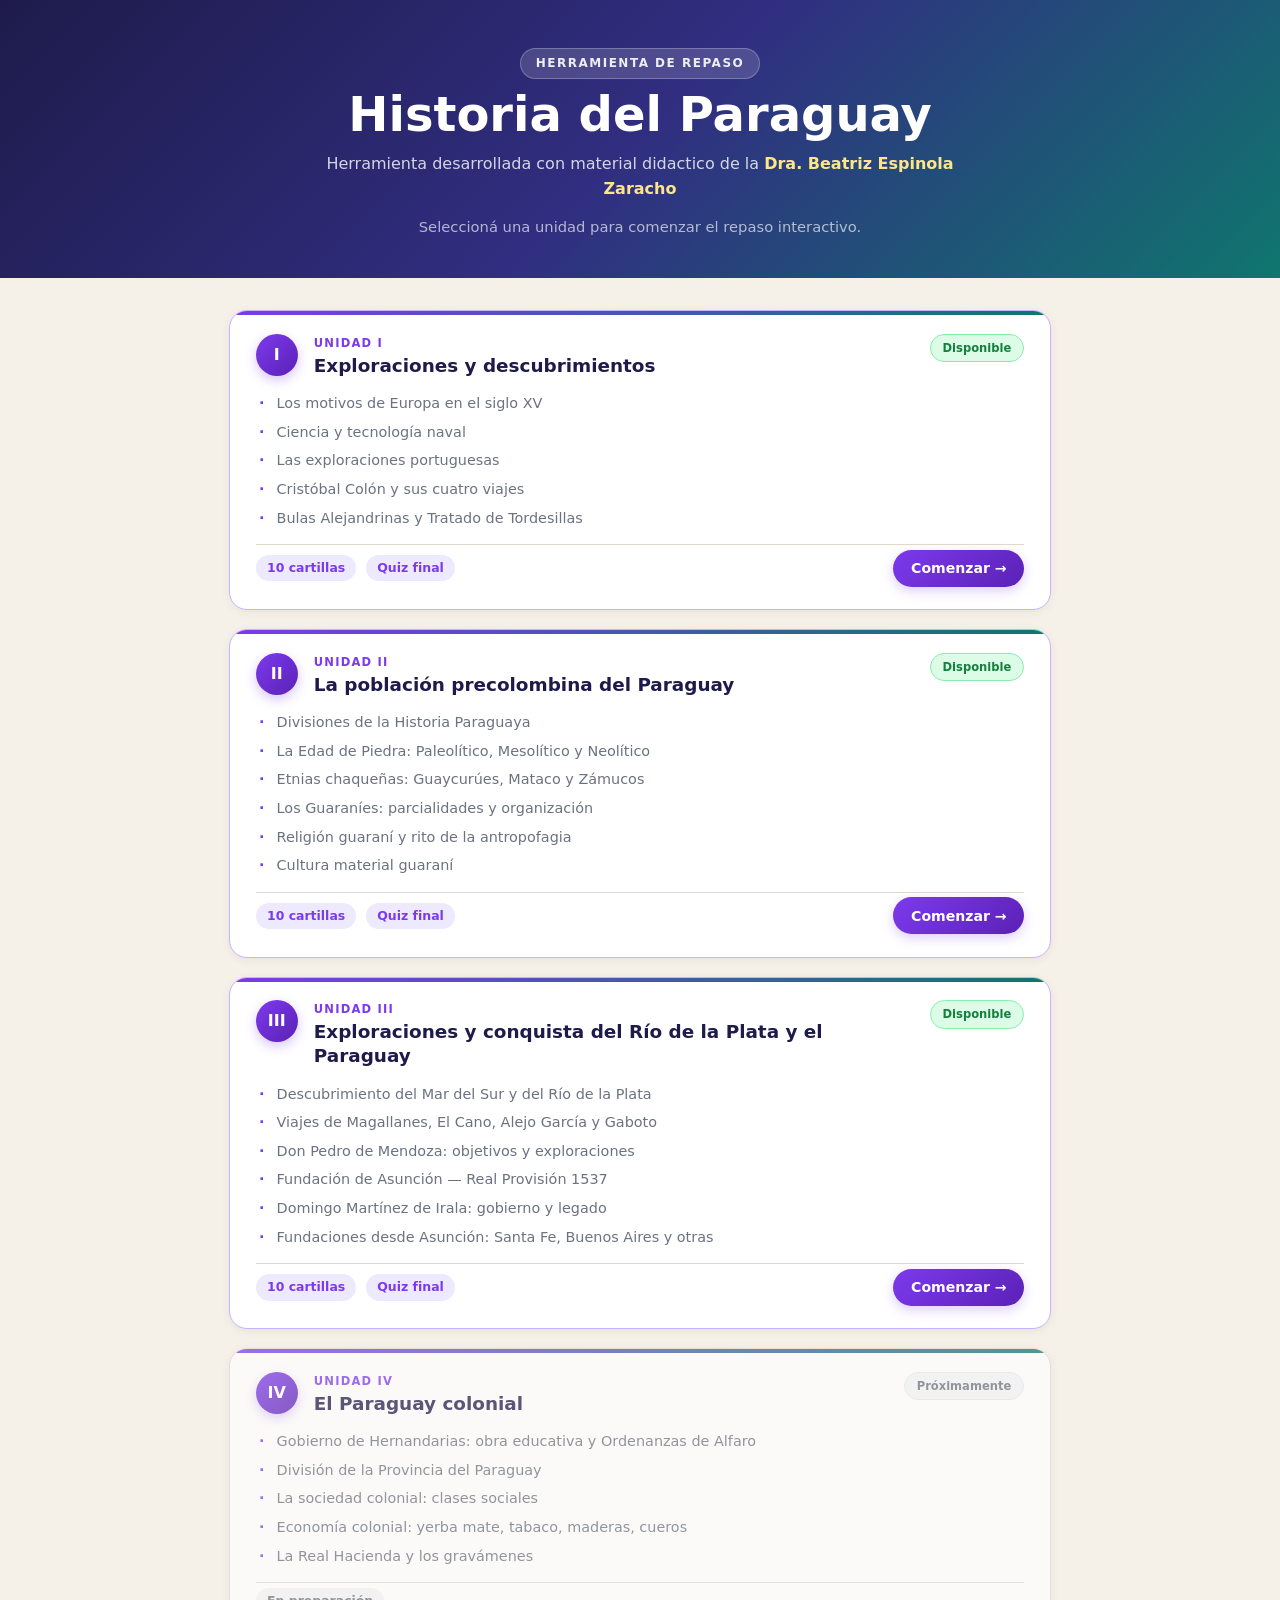
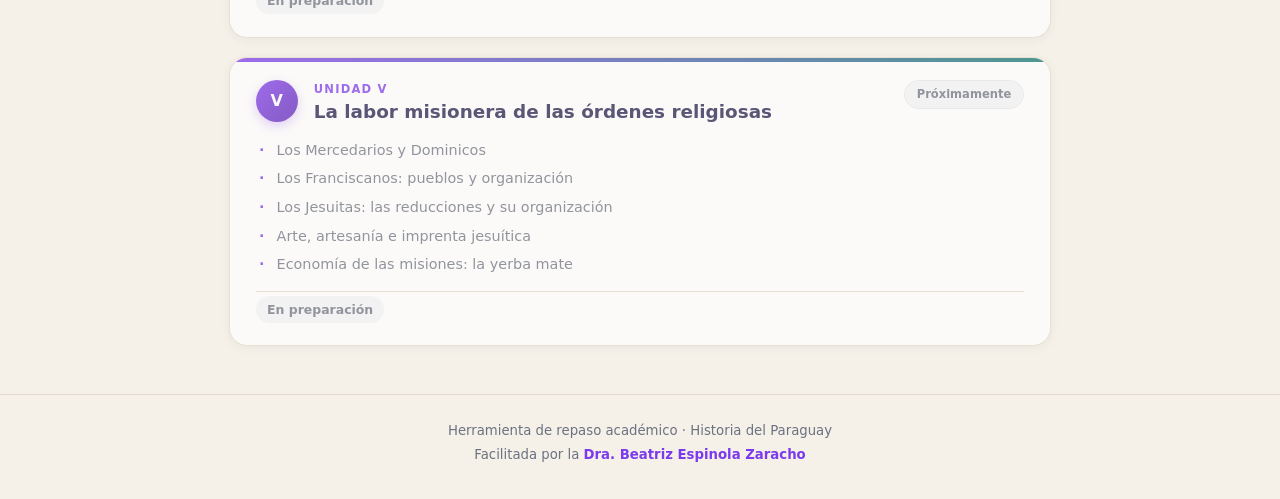
==== index.html @ 7191d137 "Update index.html" ====
<!DOCTYPE html>
<html lang="es">
<head>
  <meta charset="UTF-8" />
  <meta name="viewport" content="width=device-width, initial-scale=1.0"/>
  <title>Herramienta de Repaso — Historia del Paraguay</title>
  <style>
    :root {
      --primary: #7c3aed;
      --primary-light: #ede9fe;
      --secondary: #0f766e;
      --accent: #d97706;
      --text: #1f2937;
      --muted: #6b7280;
      --bg: #f5f0e8;
      --card-bg: #ffffff;
      --border: #e2d9cc;
      --radius-lg: 18px;
      --radius-md: 12px;
      --shadow: 0 8px 32px rgba(0,0,0,0.09);
      --shadow-sm: 0 2px 10px rgba(0,0,0,0.06);
    }

    *, *::before, *::after { margin: 0; padding: 0; box-sizing: border-box; }

    body {
      font-family: "Segoe UI", system-ui, sans-serif;
      background: var(--bg);
      color: var(--text);
      line-height: 1.6;
      min-height: 100vh;
    }

    .hero {
      background: linear-gradient(135deg, #1e1b4b 0%, #312e81 50%, #0f766e 100%);
      color: white;
      padding: 3rem 1.5rem 2.5rem;
      text-align: center;
    }

    .hero-inner {
      max-width: 700px;
      margin: 0 auto;
      display: flex;
      flex-direction: column;
      align-items: center;
      gap: 0.6rem;
    }

    .hero-tag {
      background: rgba(255,255,255,0.15);
      border: 1px solid rgba(255,255,255,0.25);
      border-radius: 999px;
      padding: 0.3rem 0.9rem;
      font-size: 0.75rem;
      font-weight: 700;
      text-transform: uppercase;
      letter-spacing: 1.5px;
      color: rgba(255,255,255,0.9);
    }

    .hero h1 {
      font-size: clamp(1.8rem, 5vw, 3rem);
      font-weight: 900;
      line-height: 1.1;
    }

    .hero-sub {
      font-size: 1rem;
      color: rgba(255,255,255,0.8);
    }

    .hero-sub strong {
      color: #fde68a;
      font-weight: 700;
    }

    .hero-desc {
      font-size: 0.92rem;
      color: rgba(255,255,255,0.65);
      margin-top: 0.2rem;
    }

    .main {
      max-width: 860px;
      margin: 0 auto;
      padding: 2rem 1.2rem 3rem;
      display: flex;
      flex-direction: column;
      gap: 1.2rem;
    }

    .unit-card {
      background: var(--card-bg);
      border: 1.5px solid var(--border);
      border-radius: var(--radius-lg);
      box-shadow: var(--shadow-sm);
      padding: 1.4rem 1.6rem;
      display: flex;
      flex-direction: column;
      gap: 0.9rem;
      transition: transform 0.2s, box-shadow 0.2s;
      position: relative;
      overflow: hidden;
    }

    .unit-card::before {
      content: '';
      position: absolute;
      top: 0; left: 0; right: 0;
      height: 4px;
      background: linear-gradient(90deg, var(--primary), var(--secondary));
      border-radius: var(--radius-lg) var(--radius-lg) 0 0;
    }

    .unit-card.available {
      cursor: pointer;
      border-color: #c4b5fd;
    }

    .unit-card.available:hover {
      transform: translateY(-3px);
      box-shadow: var(--shadow);
    }

    .unit-card.soon {
      opacity: 0.72;
    }

    .unit-header {
      display: flex;
      align-items: flex-start;
      gap: 1rem;
    }

    .unit-num {
      min-width: 42px;
      height: 42px;
      border-radius: 50%;
      background: linear-gradient(135deg, var(--primary), #5b21b6);
      color: white;
      font-size: 1rem;
      font-weight: 900;
      display: flex;
      align-items: center;
      justify-content: center;
      flex-shrink: 0;
      box-shadow: 0 4px 12px rgba(124,58,237,0.3);
    }

    .unit-label {
      font-size: 0.72rem;
      font-weight: 700;
      text-transform: uppercase;
      letter-spacing: 1.2px;
      color: var(--primary);
      margin-bottom: 0.1rem;
    }

    .unit-title {
      font-size: clamp(0.97rem, 2vw, 1.15rem);
      font-weight: 800;
      color: #1e1b4b;
      line-height: 1.3;
    }

    .unit-badge {
      margin-left: auto;
      flex-shrink: 0;
      padding: 0.25rem 0.75rem;
      border-radius: 999px;
      font-size: 0.72rem;
      font-weight: 700;
      white-space: nowrap;
    }

    .available-badge {
      background: #dcfce7;
      color: #15803d;
      border: 1px solid #86efac;
    }

    .soon-badge {
      background: #f3f4f6;
      color: var(--muted);
      border: 1px solid #e5e7eb;
    }

    .unit-topics {
      list-style: none;
      display: flex;
      flex-direction: column;
      gap: 0.35rem;
      padding-left: 0.2rem;
    }

    .unit-topics li {
      font-size: 0.9rem;
      color: var(--muted);
      padding-left: 1.1rem;
      position: relative;
    }

    .unit-topics li::before {
      content: '·';
      position: absolute;
      left: 0;
      color: var(--primary);
      font-weight: 900;
    }

    .unit-footer {
      display: flex;
      align-items: center;
      gap: 0.6rem;
      flex-wrap: wrap;
      padding-top: 0.3rem;
      border-top: 1px solid var(--border);
    }

    .chip {
      background: var(--primary-light);
      color: var(--primary);
      border-radius: 999px;
      padding: 0.2rem 0.7rem;
      font-size: 0.78rem;
      font-weight: 700;
    }

    .chip.muted {
      background: #f3f4f6;
      color: var(--muted);
    }

    .btn-go {
      margin-left: auto;
      background: linear-gradient(135deg, var(--primary), #5b21b6);
      color: white;
      border-radius: 999px;
      padding: 0.45rem 1.1rem;
      font-size: 0.88rem;
      font-weight: 800;
      box-shadow: 0 4px 12px rgba(124,58,237,0.25);
    }

    .footer {
      text-align: center;
      padding: 1.5rem 1rem 2rem;
      font-size: 0.83rem;
      color: var(--muted);
      border-top: 1px solid var(--border);
      line-height: 1.8;
    }

    .footer strong { color: var(--primary); }

    @media (max-width: 520px) {
      .unit-card  { padding: 1.1rem 1rem; }
      .hero       { padding: 2rem 1rem 1.8rem; }
      .unit-badge { display: none; }
      .btn-go     { margin-left: 0; }
    }
  </style>
</head>
<body>

  <header class="hero">
    <div class="hero-inner">
      <span class="hero-tag">Herramienta de Repaso</span>
      <h1>Historia del Paraguay</h1>
      <p class="hero-sub">Herramienta desarrollada con material didactico de la <strong>Dra. Beatriz Espinola Zaracho</strong></p>
      <p class="hero-desc">Seleccioná una unidad para comenzar el repaso interactivo.</p>
    </div>
  </header>

  <main class="main">

    <!-- UNIDAD I -->
    <div class="unit-card available" onclick="window.location.href='unidad1/index.html'">
      <div class="unit-header">
        <div class="unit-num">I</div>
        <div>
          <p class="unit-label">Unidad I</p>
          <h2 class="unit-title">Exploraciones y descubrimientos</h2>
        </div>
        <span class="unit-badge available-badge">Disponible</span>
      </div>
      <ul class="unit-topics">
        <li>Los motivos de Europa en el siglo XV</li>
        <li>Ciencia y tecnología naval</li>
        <li>Las exploraciones portuguesas</li>
        <li>Cristóbal Colón y sus cuatro viajes</li>
        <li>Bulas Alejandrinas y Tratado de Tordesillas</li>
      </ul>
      <div class="unit-footer">
        <span class="chip">10 cartillas</span>
        <span class="chip">Quiz final</span>
        <span class="btn-go">Comenzar →</span>
      </div>
    </div>

    <!-- UNIDAD II -->
    <div class="unit-card available" onclick="window.location.href='unidad2/index.html'">
      <div class="unit-header">
        <div class="unit-num">II</div>
        <div>
          <p class="unit-label">Unidad II</p>
          <h2 class="unit-title">La población precolombina del Paraguay</h2>
        </div>
        <span class="unit-badge available-badge">Disponible</span>
      </div>
      <ul class="unit-topics">
        <li>Divisiones de la Historia Paraguaya</li>
        <li>La Edad de Piedra: Paleolítico, Mesolítico y Neolítico</li>
        <li>Etnias chaqueñas: Guaycurúes, Mataco y Zámucos</li>
        <li>Los Guaraníes: parcialidades y organización</li>
        <li>Religión guaraní y rito de la antropofagia</li>
        <li>Cultura material guaraní</li>
      </ul>
      <div class="unit-footer">
        <span class="chip">10 cartillas</span>
        <span class="chip">Quiz final</span>
        <span class="btn-go">Comenzar →</span>
      </div>
    </div>

    <!-- UNIDAD III ← NUEVA -->
    <div class="unit-card available" onclick="window.location.href='unidad3/index.html'">
      <div class="unit-header">
        <div class="unit-num">III</div>
        <div>
          <p class="unit-label">Unidad III</p>
          <h2 class="unit-title">Exploraciones y conquista del Río de la Plata y el Paraguay</h2>
        </div>
        <span class="unit-badge available-badge">Disponible</span>
      </div>
      <ul class="unit-topics">
        <li>Descubrimiento del Mar del Sur y del Río de la Plata</li>
        <li>Viajes de Magallanes, El Cano, Alejo García y Gaboto</li>
        <li>Don Pedro de Mendoza: objetivos y exploraciones</li>
        <li>Fundación de Asunción — Real Provisión 1537</li>
        <li>Domingo Martínez de Irala: gobierno y legado</li>
        <li>Fundaciones desde Asunción: Santa Fe, Buenos Aires y otras</li>
      </ul>
      <div class="unit-footer">
        <span class="chip">10 cartillas</span>
        <span class="chip">Quiz final</span>
        <span class="btn-go">Comenzar →</span>
      </div>
    </div>

    <!-- UNIDAD IV -->
    <div class="unit-card soon">
      <div class="unit-header">
        <div class="unit-num">IV</div>
        <div>
          <p class="unit-label">Unidad IV</p>
          <h2 class="unit-title">El Paraguay colonial</h2>
        </div>
        <span class="unit-badge soon-badge">Próximamente</span>
      </div>
      <ul class="unit-topics">
        <li>Gobierno de Hernandarias: obra educativa y Ordenanzas de Alfaro</li>
        <li>División de la Provincia del Paraguay</li>
        <li>La sociedad colonial: clases sociales</li>
        <li>Economía colonial: yerba mate, tabaco, maderas, cueros</li>
        <li>La Real Hacienda y los gravámenes</li>
      </ul>
      <div class="unit-footer">
        <span class="chip muted">En preparación</span>
      </div>
    </div>

    <!-- UNIDAD V -->
    <div class="unit-card soon">
      <div class="unit-header">
        <div class="unit-num">V</div>
        <div>
          <p class="unit-label">Unidad V</p>
          <h2 class="unit-title">La labor misionera de las órdenes religiosas</h2>
        </div>
        <span class="unit-badge soon-badge">Próximamente</span>
      </div>
      <ul class="unit-topics">
        <li>Los Mercedarios y Dominicos</li>
        <li>Los Franciscanos: pueblos y organización</li>
        <li>Los Jesuitas: las reducciones y su organización</li>
        <li>Arte, artesanía e imprenta jesuítica</li>
        <li>Economía de las misiones: la yerba mate</li>
      </ul>
      <div class="unit-footer">
        <span class="chip muted">En preparación</span>
      </div>
    </div>

  </main>

  <footer class="footer">
    <p>Herramienta de repaso académico · Historia del Paraguay</p>
    <p>Facilitada por la <strong>Dra. Beatriz Espinola Zaracho</strong></p>
  </footer>

</body>
</html>
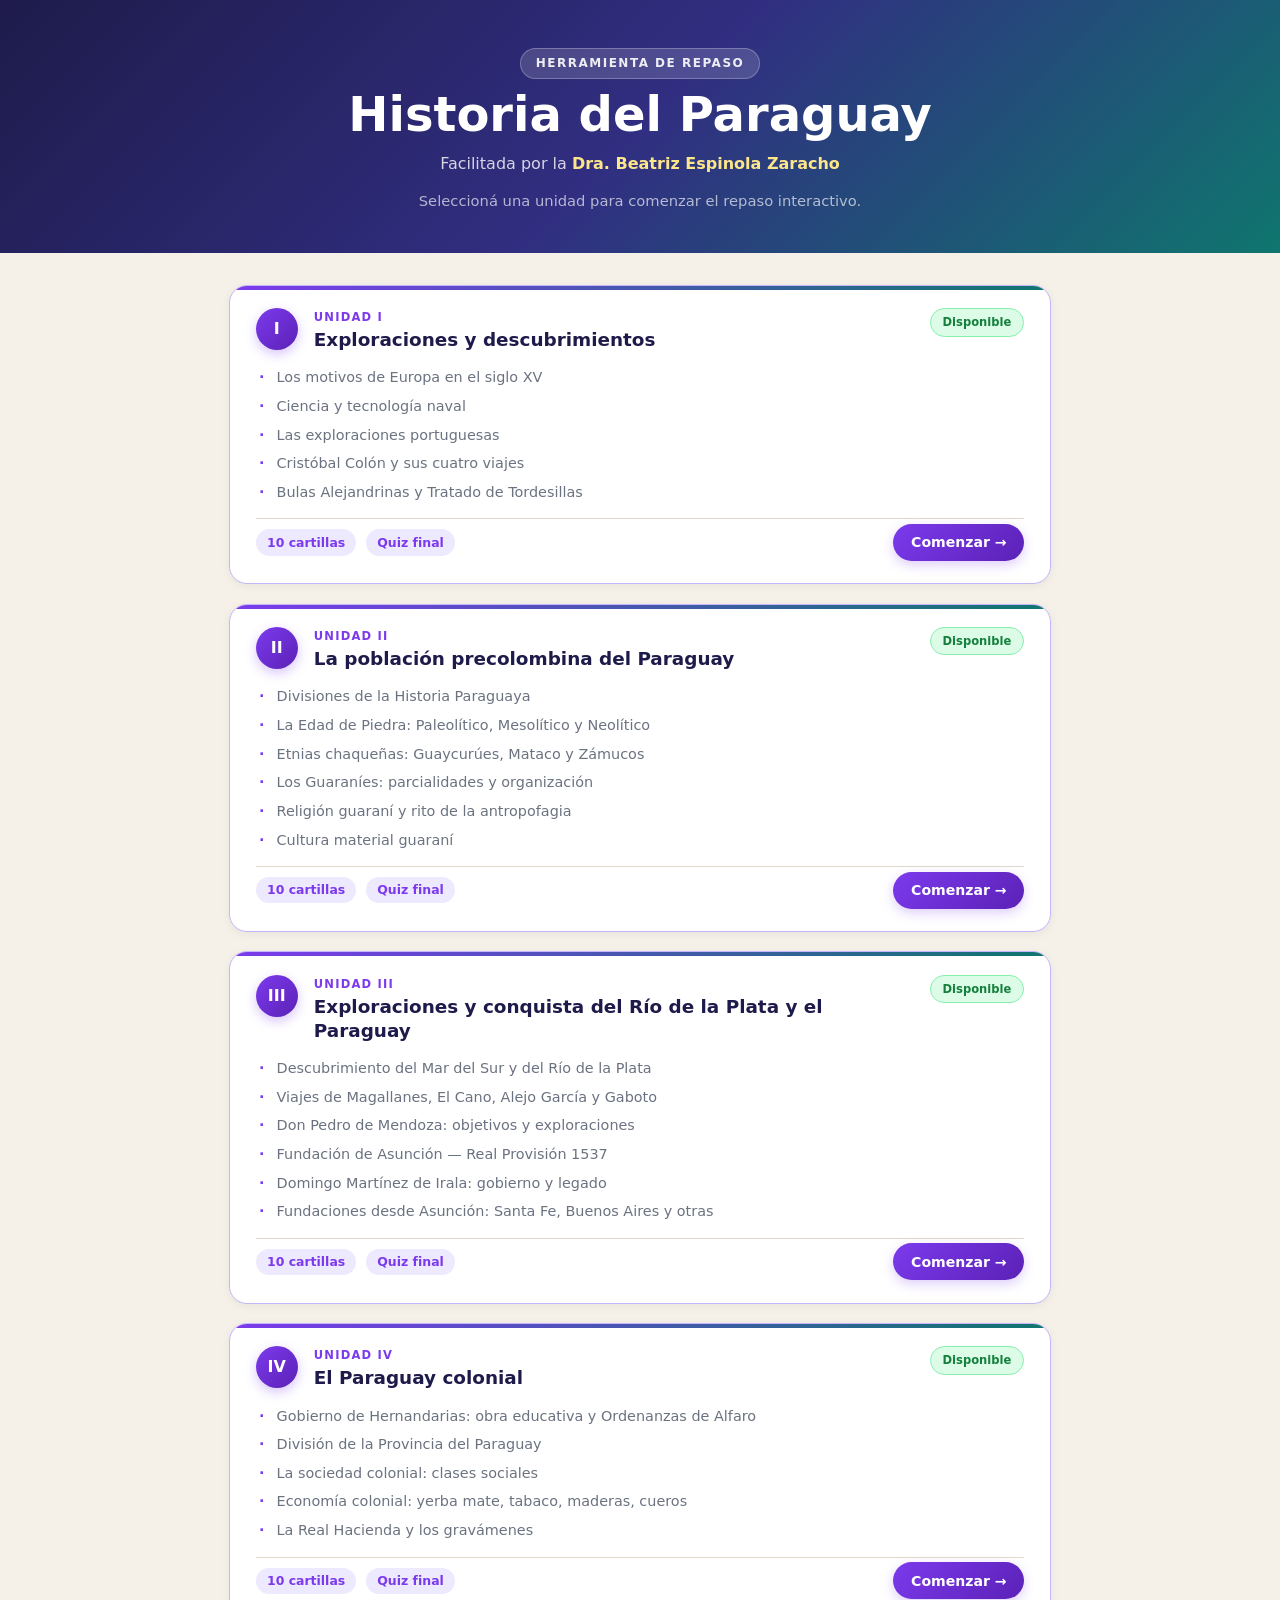
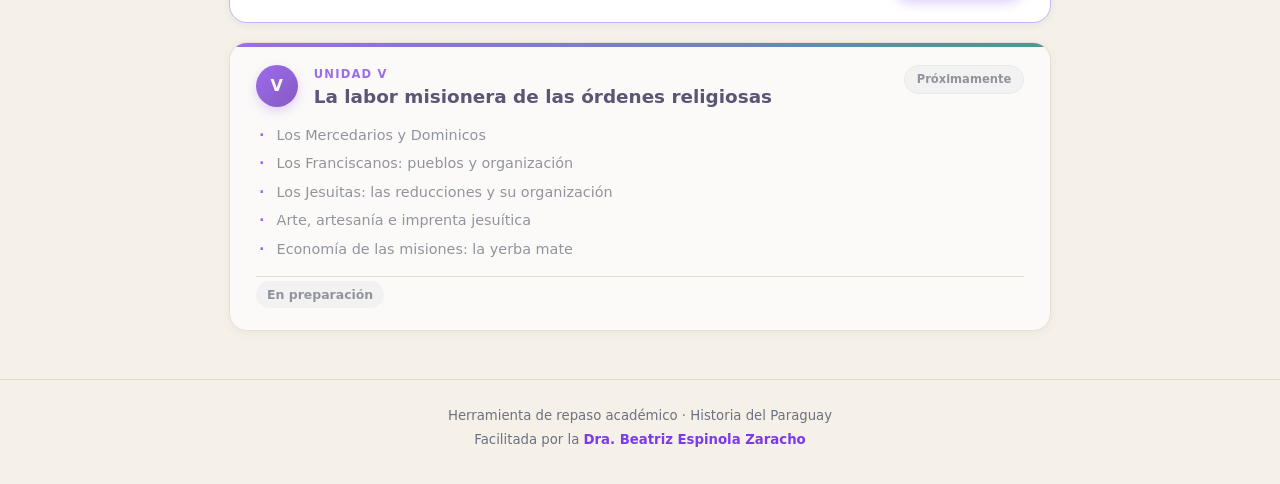
==== commit ad314555: "Update index.html" ====
--- a/index.html
+++ b/index.html
@@ -9,7 +9,6 @@
       --primary: #7c3aed;
       --primary-light: #ede9fe;
       --secondary: #0f766e;
-      --accent: #d97706;
       --text: #1f2937;
       --muted: #6b7280;
       --bg: #f5f0e8;
@@ -65,21 +64,9 @@
       line-height: 1.1;
     }
 
-    .hero-sub {
-      font-size: 1rem;
-      color: rgba(255,255,255,0.8);
-    }
-
-    .hero-sub strong {
-      color: #fde68a;
-      font-weight: 700;
-    }
-
-    .hero-desc {
-      font-size: 0.92rem;
-      color: rgba(255,255,255,0.65);
-      margin-top: 0.2rem;
-    }
+    .hero-sub { font-size: 1rem; color: rgba(255,255,255,0.8); }
+    .hero-sub strong { color: #fde68a; font-weight: 700; }
+    .hero-desc { font-size: 0.92rem; color: rgba(255,255,255,0.65); margin-top: 0.2rem; }
 
     .main {
       max-width: 860px;
@@ -113,25 +100,11 @@
       border-radius: var(--radius-lg) var(--radius-lg) 0 0;
     }
 
-    .unit-card.available {
-      cursor: pointer;
-      border-color: #c4b5fd;
-    }
-
-    .unit-card.available:hover {
-      transform: translateY(-3px);
-      box-shadow: var(--shadow);
-    }
-
-    .unit-card.soon {
-      opacity: 0.72;
-    }
-
-    .unit-header {
-      display: flex;
-      align-items: flex-start;
-      gap: 1rem;
-    }
+    .unit-card.available { cursor: pointer; border-color: #c4b5fd; }
+    .unit-card.available:hover { transform: translateY(-3px); box-shadow: var(--shadow); }
+    .unit-card.soon { opacity: 0.72; }
+
+    .unit-header { display: flex; align-items: flex-start; gap: 1rem; }
 
     .unit-num {
       min-width: 42px;
@@ -174,17 +147,8 @@
       white-space: nowrap;
     }
 
-    .available-badge {
-      background: #dcfce7;
-      color: #15803d;
-      border: 1px solid #86efac;
-    }
-
-    .soon-badge {
-      background: #f3f4f6;
-      color: var(--muted);
-      border: 1px solid #e5e7eb;
-    }
+    .available-badge { background: #dcfce7; color: #15803d; border: 1px solid #86efac; }
+    .soon-badge { background: #f3f4f6; color: var(--muted); border: 1px solid #e5e7eb; }
 
     .unit-topics {
       list-style: none;
@@ -218,19 +182,8 @@
       border-top: 1px solid var(--border);
     }
 
-    .chip {
-      background: var(--primary-light);
-      color: var(--primary);
-      border-radius: 999px;
-      padding: 0.2rem 0.7rem;
-      font-size: 0.78rem;
-      font-weight: 700;
-    }
-
-    .chip.muted {
-      background: #f3f4f6;
-      color: var(--muted);
-    }
+    .chip { background: var(--primary-light); color: var(--primary); border-radius: 999px; padding: 0.2rem 0.7rem; font-size: 0.78rem; font-weight: 700; }
+    .chip.muted { background: #f3f4f6; color: var(--muted); }
 
     .btn-go {
       margin-left: auto;
@@ -251,7 +204,6 @@
       border-top: 1px solid var(--border);
       line-height: 1.8;
     }
-
     .footer strong { color: var(--primary); }
 
     @media (max-width: 520px) {
@@ -268,7 +220,7 @@
     <div class="hero-inner">
       <span class="hero-tag">Herramienta de Repaso</span>
       <h1>Historia del Paraguay</h1>
-      <p class="hero-sub">Herramienta desarrollada con material didactico de la <strong>Dra. Beatriz Espinola Zaracho</strong></p>
+      <p class="hero-sub">Facilitada por la <strong>Dra. Beatriz Espinola Zaracho</strong></p>
       <p class="hero-desc">Seleccioná una unidad para comenzar el repaso interactivo.</p>
     </div>
   </header>
@@ -324,7 +276,7 @@
       </div>
     </div>
 
-    <!-- UNIDAD III ← NUEVA -->
+    <!-- UNIDAD III -->
     <div class="unit-card available" onclick="window.location.href='unidad3/index.html'">
       <div class="unit-header">
         <div class="unit-num">III</div>
@@ -350,14 +302,14 @@
     </div>
 
     <!-- UNIDAD IV -->
-    <div class="unit-card soon">
+    <div class="unit-card available" onclick="window.location.href='unidad4/index.html'">
       <div class="unit-header">
         <div class="unit-num">IV</div>
         <div>
           <p class="unit-label">Unidad IV</p>
           <h2 class="unit-title">El Paraguay colonial</h2>
         </div>
-        <span class="unit-badge soon-badge">Próximamente</span>
+        <span class="unit-badge available-badge">Disponible</span>
       </div>
       <ul class="unit-topics">
         <li>Gobierno de Hernandarias: obra educativa y Ordenanzas de Alfaro</li>
@@ -367,7 +319,9 @@
         <li>La Real Hacienda y los gravámenes</li>
       </ul>
       <div class="unit-footer">
-        <span class="chip muted">En preparación</span>
+        <span class="chip">10 cartillas</span>
+        <span class="chip">Quiz final</span>
+        <span class="btn-go">Comenzar →</span>
       </div>
     </div>
 
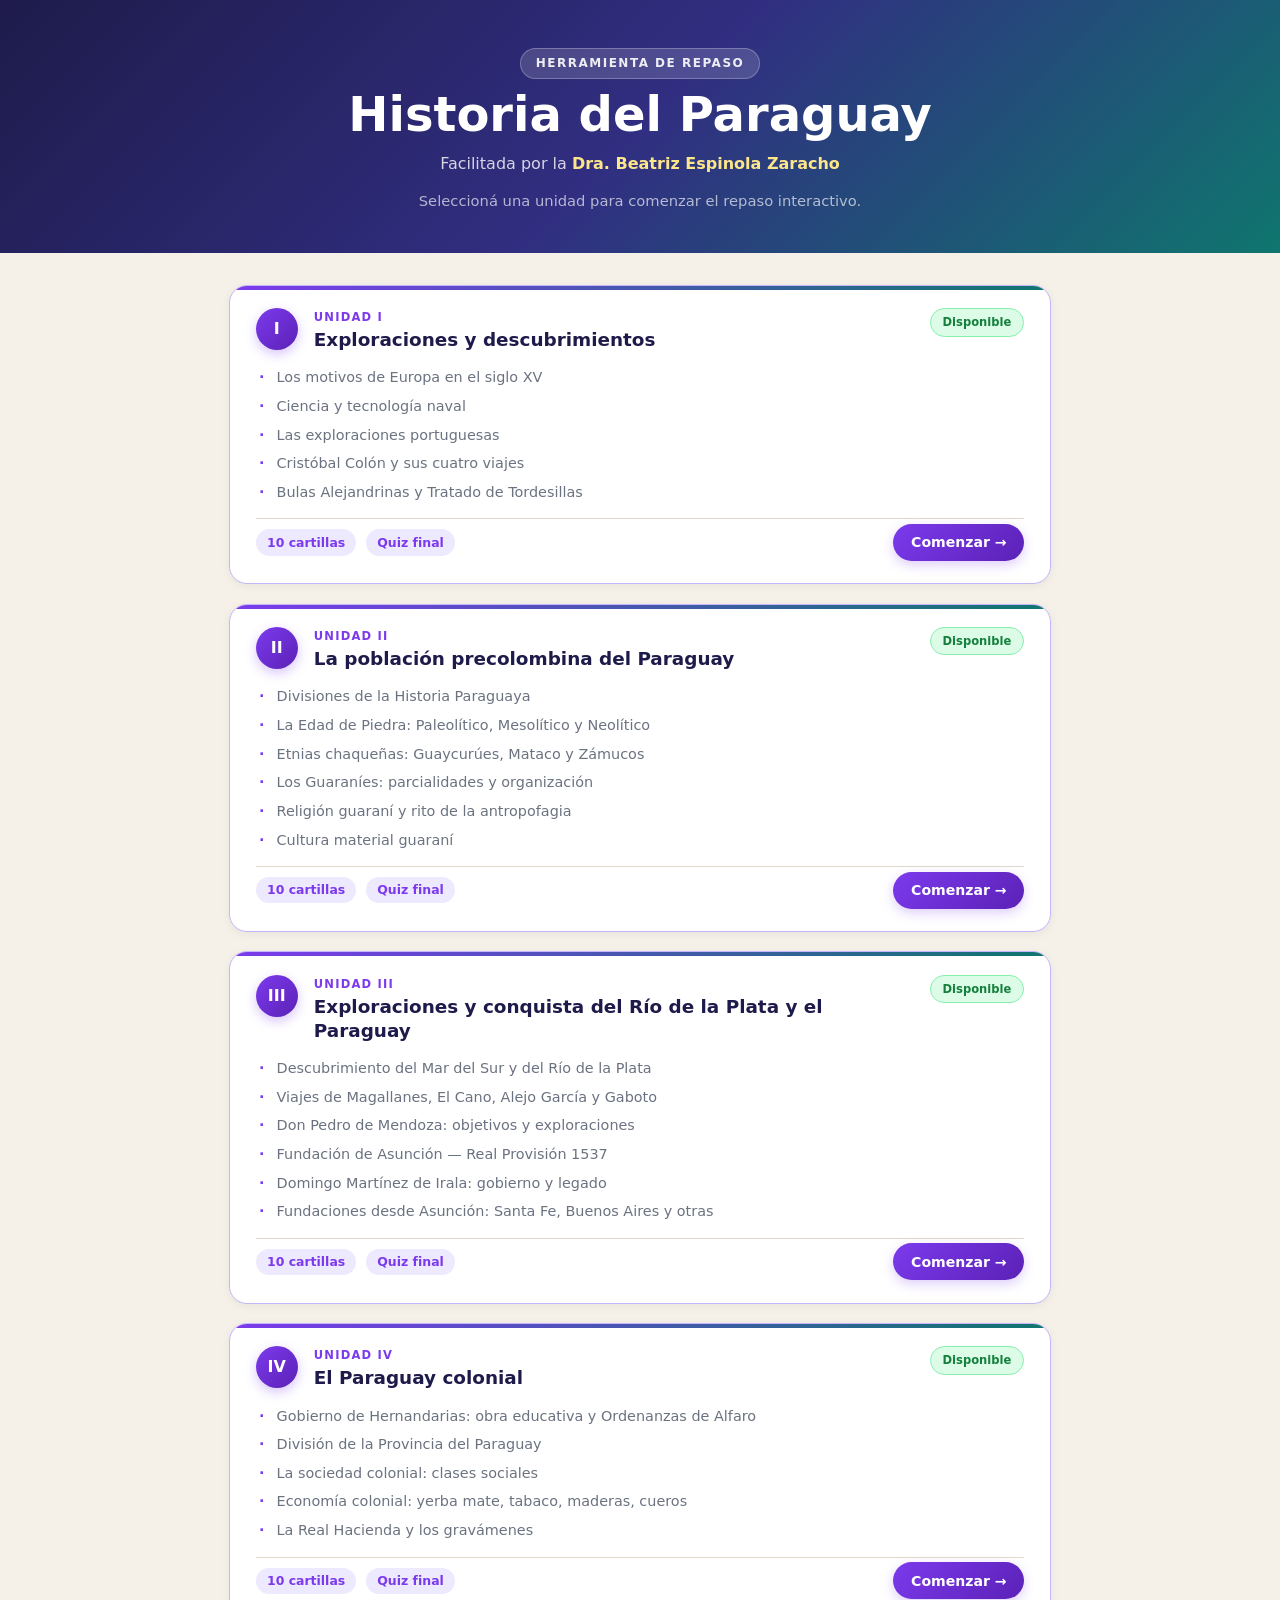
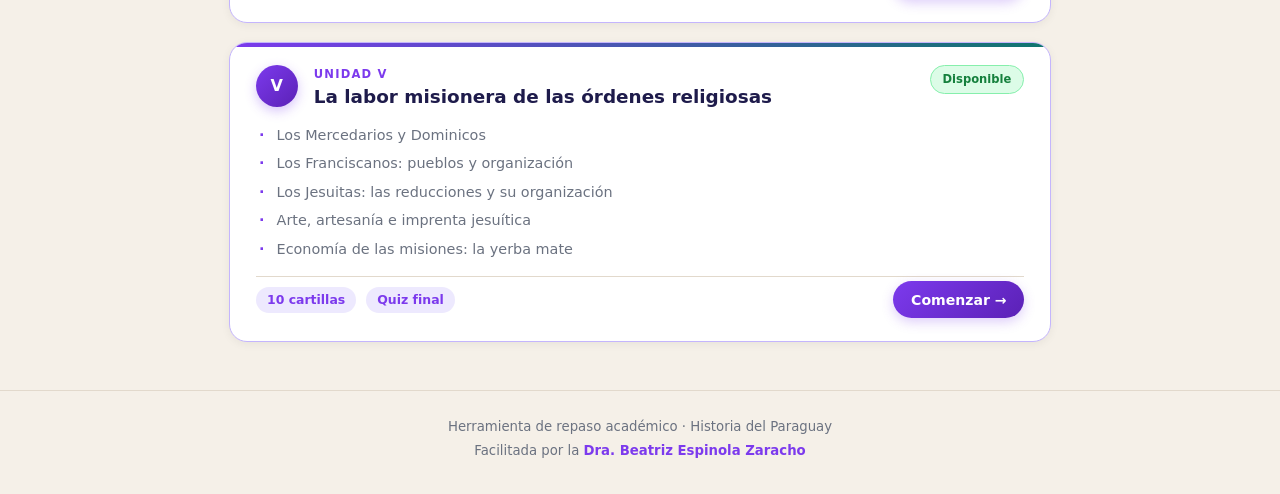
==== commit 645f93ed: "Update index.html" ====
--- a/index.html
+++ b/index.html
@@ -326,14 +326,14 @@
     </div>
 
     <!-- UNIDAD V -->
-    <div class="unit-card soon">
+<div class="unit-card available" onclick="window.location.href='unidad5/index.html'">
       <div class="unit-header">
         <div class="unit-num">V</div>
         <div>
           <p class="unit-label">Unidad V</p>
           <h2 class="unit-title">La labor misionera de las órdenes religiosas</h2>
         </div>
-        <span class="unit-badge soon-badge">Próximamente</span>
+<span class="unit-badge available-badge">Disponible</span>
       </div>
       <ul class="unit-topics">
         <li>Los Mercedarios y Dominicos</li>
@@ -343,8 +343,9 @@
         <li>Economía de las misiones: la yerba mate</li>
       </ul>
       <div class="unit-footer">
-        <span class="chip muted">En preparación</span>
-      </div>
+  <span class="chip">10 cartillas</span>
+  <span class="chip">Quiz final</span>
+  <span class="btn-go">Comenzar →</span>      </div>
     </div>
 
   </main>
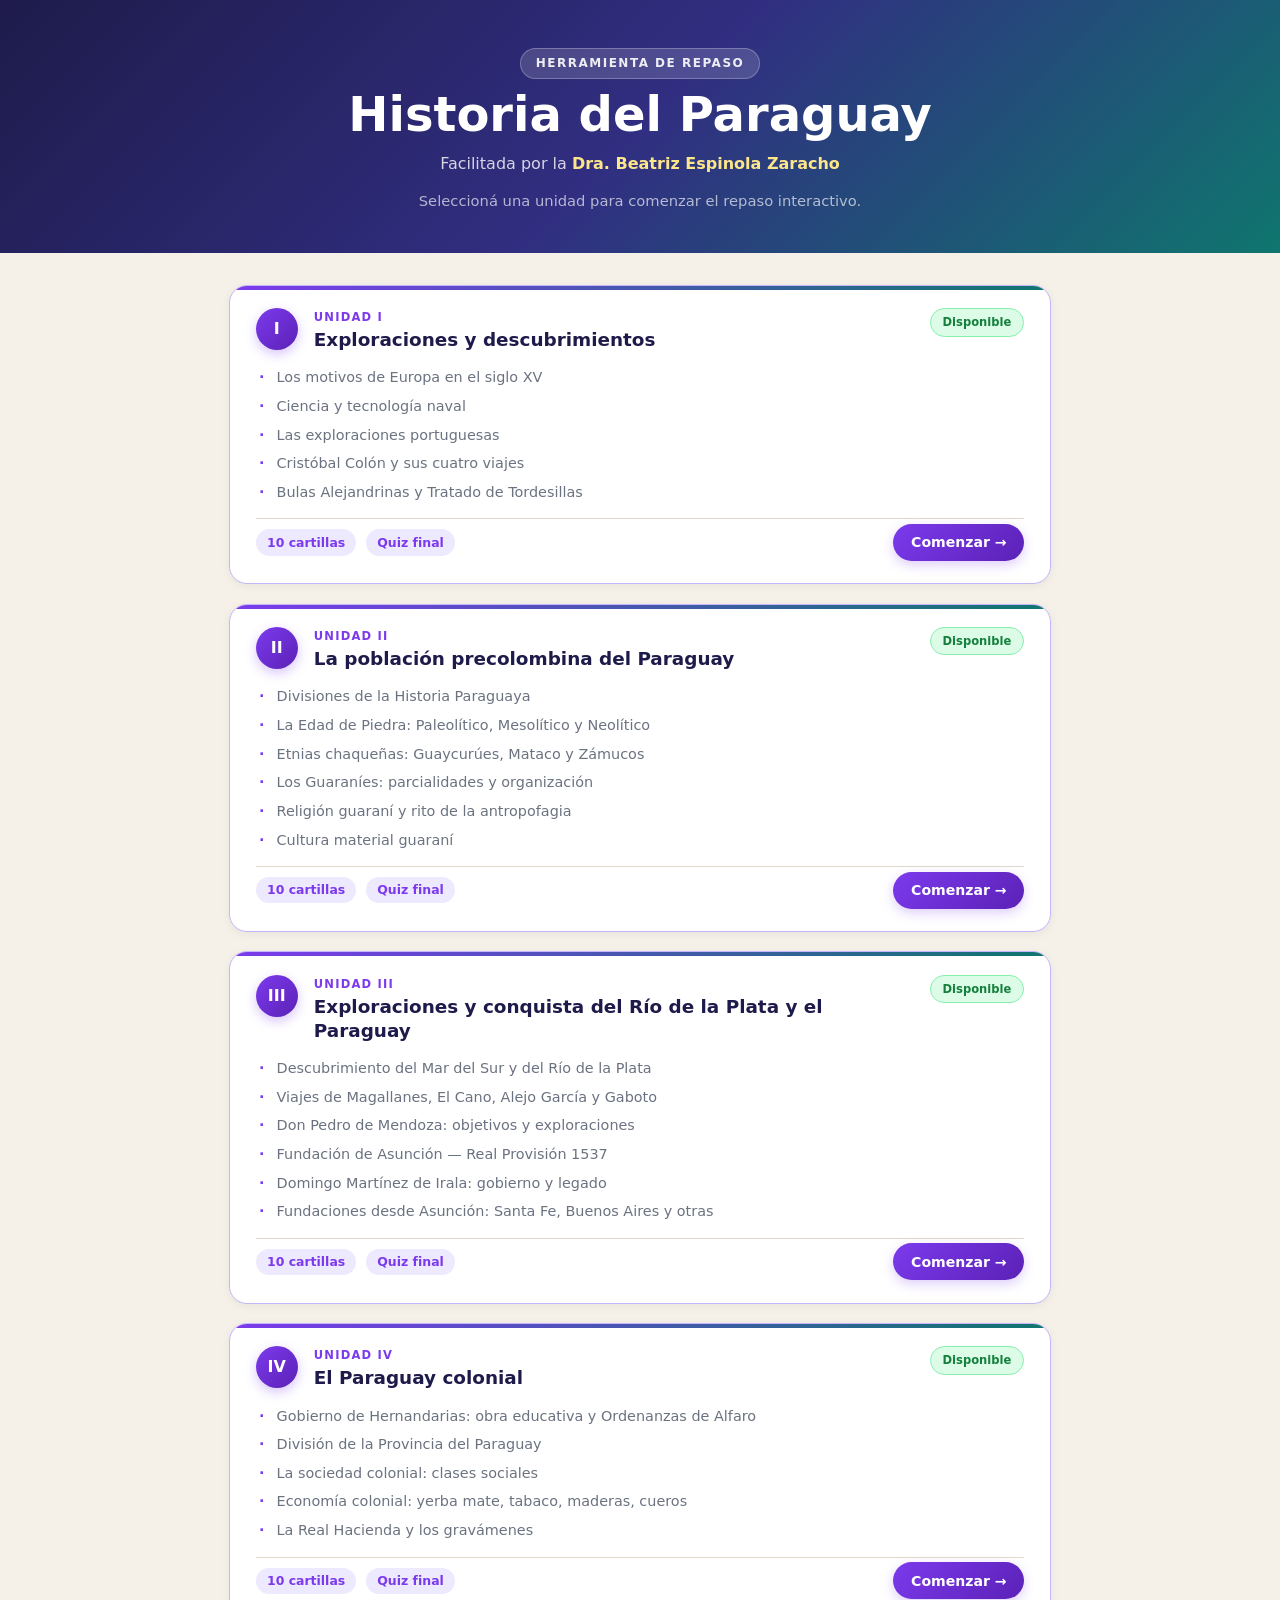
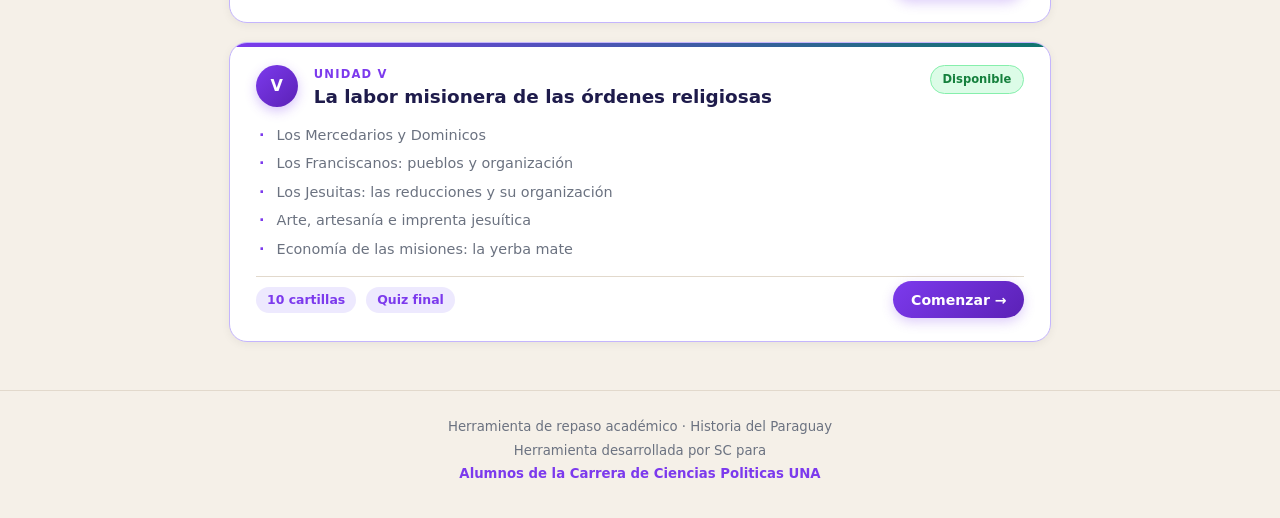
==== commit f3629f3d: "Update index.html" ====
--- a/index.html
+++ b/index.html
@@ -352,7 +352,8 @@
 
   <footer class="footer">
     <p>Herramienta de repaso académico · Historia del Paraguay</p>
-    <p>Facilitada por la <strong>Dra. Beatriz Espinola Zaracho</strong></p>
+    <p>Herramienta desarrollada por SC para</p>
+    <p></p><strong>Alumnos de la Carrera de Ciencias Politicas UNA</strong></p>
   </footer>
 
 </body>
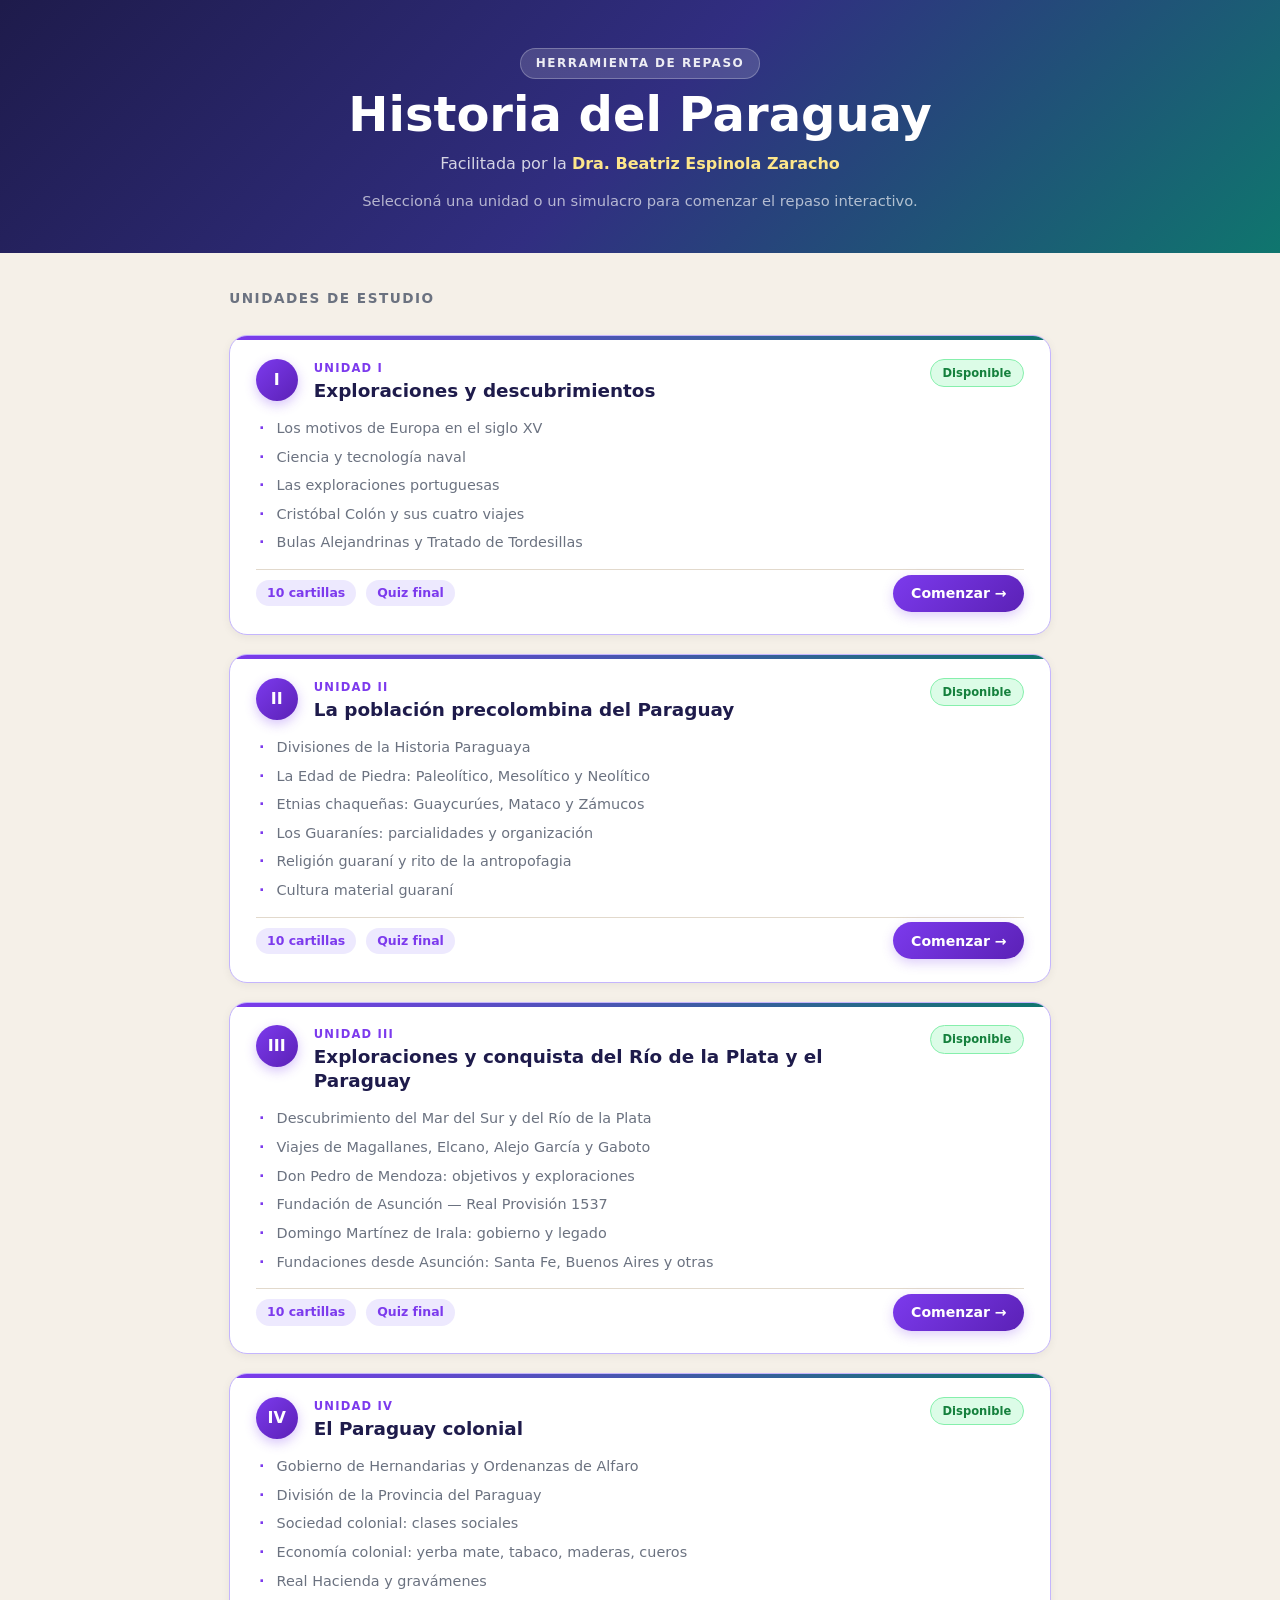
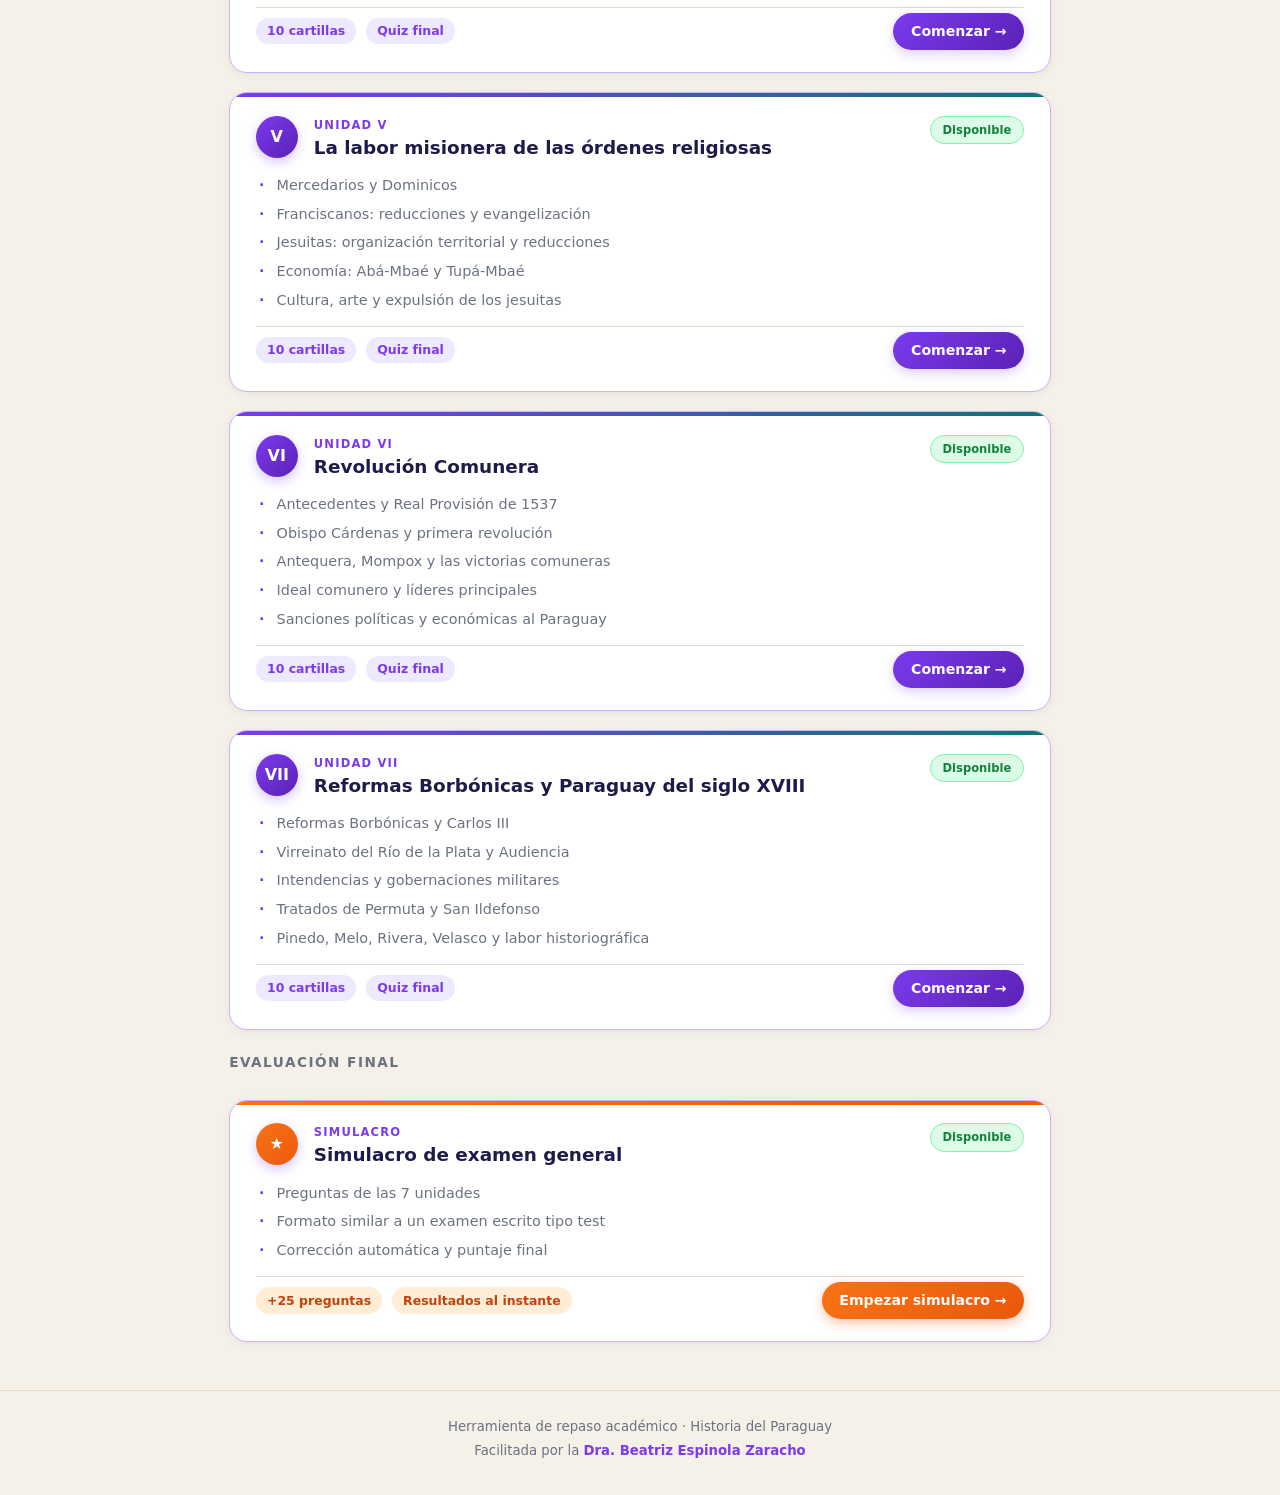
==== commit 33ed8de1: "Update index.html" ====
--- a/index.html
+++ b/index.html
@@ -77,6 +77,15 @@
       gap: 1.2rem;
     }
 
+    .section-title {
+      font-size: 0.85rem;
+      font-weight: 700;
+      text-transform: uppercase;
+      letter-spacing: 1.5px;
+      color: var(--muted);
+      margin: 0.2rem 0 0.4rem;
+    }
+
     .unit-card {
       background: var(--card-bg);
       border: 1.5px solid var(--border);
@@ -102,7 +111,6 @@
 
     .unit-card.available { cursor: pointer; border-color: #c4b5fd; }
     .unit-card.available:hover { transform: translateY(-3px); box-shadow: var(--shadow); }
-    .unit-card.soon { opacity: 0.72; }
 
     .unit-header { display: flex; align-items: flex-start; gap: 1rem; }
 
@@ -148,7 +156,6 @@
     }
 
     .available-badge { background: #dcfce7; color: #15803d; border: 1px solid #86efac; }
-    .soon-badge { background: #f3f4f6; color: var(--muted); border: 1px solid #e5e7eb; }
 
     .unit-topics {
       list-style: none;
@@ -196,6 +203,21 @@
       box-shadow: 0 4px 12px rgba(124,58,237,0.25);
     }
 
+    .simulacro-card .unit-num {
+      background: linear-gradient(135deg, #f97316, #ea580c);
+    }
+    .simulacro-card::before {
+      background: linear-gradient(90deg, #f97316, #ea580c);
+    }
+    .simulacro-card .chip {
+      background: #ffedd5;
+      color: #c2410c;
+    }
+    .simulacro-card .btn-go {
+      background: linear-gradient(135deg, #f97316, #ea580c);
+      box-shadow: 0 4px 12px rgba(234,88,12,0.35);
+    }
+
     .footer {
       text-align: center;
       padding: 1.5rem 1rem 2rem;
@@ -221,11 +243,13 @@
       <span class="hero-tag">Herramienta de Repaso</span>
       <h1>Historia del Paraguay</h1>
       <p class="hero-sub">Facilitada por la <strong>Dra. Beatriz Espinola Zaracho</strong></p>
-      <p class="hero-desc">Seleccioná una unidad para comenzar el repaso interactivo.</p>
+      <p class="hero-desc">Seleccioná una unidad o un simulacro para comenzar el repaso interactivo.</p>
     </div>
   </header>
 
   <main class="main">
+
+    <p class="section-title">Unidades de estudio</p>
 
     <!-- UNIDAD I -->
     <div class="unit-card available" onclick="window.location.href='unidad1/index.html'">
@@ -288,7 +312,7 @@
       </div>
       <ul class="unit-topics">
         <li>Descubrimiento del Mar del Sur y del Río de la Plata</li>
-        <li>Viajes de Magallanes, El Cano, Alejo García y Gaboto</li>
+        <li>Viajes de Magallanes, Elcano, Alejo García y Gaboto</li>
         <li>Don Pedro de Mendoza: objetivos y exploraciones</li>
         <li>Fundación de Asunción — Real Provisión 1537</li>
         <li>Domingo Martínez de Irala: gobierno y legado</li>
@@ -312,11 +336,11 @@
         <span class="unit-badge available-badge">Disponible</span>
       </div>
       <ul class="unit-topics">
-        <li>Gobierno de Hernandarias: obra educativa y Ordenanzas de Alfaro</li>
+        <li>Gobierno de Hernandarias y Ordenanzas de Alfaro</li>
         <li>División de la Provincia del Paraguay</li>
-        <li>La sociedad colonial: clases sociales</li>
+        <li>Sociedad colonial: clases sociales</li>
         <li>Economía colonial: yerba mate, tabaco, maderas, cueros</li>
-        <li>La Real Hacienda y los gravámenes</li>
+        <li>Real Hacienda y gravámenes</li>
       </ul>
       <div class="unit-footer">
         <span class="chip">10 cartillas</span>
@@ -326,34 +350,106 @@
     </div>
 
     <!-- UNIDAD V -->
-<div class="unit-card available" onclick="window.location.href='unidad5/index.html'">
+    <div class="unit-card available" onclick="window.location.href='unidad5/index.html'">
       <div class="unit-header">
         <div class="unit-num">V</div>
         <div>
           <p class="unit-label">Unidad V</p>
           <h2 class="unit-title">La labor misionera de las órdenes religiosas</h2>
         </div>
-<span class="unit-badge available-badge">Disponible</span>
-      </div>
-      <ul class="unit-topics">
-        <li>Los Mercedarios y Dominicos</li>
-        <li>Los Franciscanos: pueblos y organización</li>
-        <li>Los Jesuitas: las reducciones y su organización</li>
-        <li>Arte, artesanía e imprenta jesuítica</li>
-        <li>Economía de las misiones: la yerba mate</li>
-      </ul>
-      <div class="unit-footer">
-  <span class="chip">10 cartillas</span>
-  <span class="chip">Quiz final</span>
-  <span class="btn-go">Comenzar →</span>      </div>
+        <span class="unit-badge available-badge">Disponible</span>
+      </div>
+      <ul class="unit-topics">
+        <li>Mercedarios y Dominicos</li>
+        <li>Franciscanos: reducciones y evangelización</li>
+        <li>Jesuitas: organización territorial y reducciones</li>
+        <li>Economía: Abá-Mbaé y Tupá-Mbaé</li>
+        <li>Cultura, arte y expulsión de los jesuitas</li>
+      </ul>
+      <div class="unit-footer">
+        <span class="chip">10 cartillas</span>
+        <span class="chip">Quiz final</span>
+        <span class="btn-go">Comenzar →</span>
+      </div>
+    </div>
+
+    <!-- UNIDAD VI -->
+    <div class="unit-card available" onclick="window.location.href='unidad6/index.html'">
+      <div class="unit-header">
+        <div class="unit-num">VI</div>
+        <div>
+          <p class="unit-label">Unidad VI</p>
+          <h2 class="unit-title">Revolución Comunera</h2>
+        </div>
+        <span class="unit-badge available-badge">Disponible</span>
+      </div>
+      <ul class="unit-topics">
+        <li>Antecedentes y Real Provisión de 1537</li>
+        <li>Obispo Cárdenas y primera revolución</li>
+        <li>Antequera, Mompox y las victorias comuneras</li>
+        <li>Ideal comunero y líderes principales</li>
+        <li>Sanciones políticas y económicas al Paraguay</li>
+      </ul>
+      <div class="unit-footer">
+        <span class="chip">10 cartillas</span>
+        <span class="chip">Quiz final</span>
+        <span class="btn-go">Comenzar →</span>
+      </div>
+    </div>
+
+    <!-- UNIDAD VII -->
+    <div class="unit-card available" onclick="window.location.href='unidad7/index.html'">
+      <div class="unit-header">
+        <div class="unit-num">VII</div>
+        <div>
+          <p class="unit-label">Unidad VII</p>
+          <h2 class="unit-title">Reformas Borbónicas y Paraguay del siglo XVIII</h2>
+        </div>
+        <span class="unit-badge available-badge">Disponible</span>
+      </div>
+      <ul class="unit-topics">
+        <li>Reformas Borbónicas y Carlos III</li>
+        <li>Virreinato del Río de la Plata y Audiencia</li>
+        <li>Intendencias y gobernaciones militares</li>
+        <li>Tratados de Permuta y San Ildefonso</li>
+        <li>Pinedo, Melo, Rivera, Velasco y labor historiográfica</li>
+      </ul>
+      <div class="unit-footer">
+        <span class="chip">10 cartillas</span>
+        <span class="chip">Quiz final</span>
+        <span class="btn-go">Comenzar →</span>
+      </div>
+    </div>
+
+    <p class="section-title">Evaluación final</p>
+
+    <!-- SIMULACRO -->
+    <div class="unit-card available simulacro-card" onclick="window.location.href='simulacro/index.html'">
+      <div class="unit-header">
+        <div class="unit-num">★</div>
+        <div>
+          <p class="unit-label">Simulacro</p>
+          <h2 class="unit-title">Simulacro de examen general</h2>
+        </div>
+        <span class="unit-badge available-badge">Disponible</span>
+      </div>
+      <ul class="unit-topics">
+        <li>Preguntas de las 7 unidades</li>
+        <li>Formato similar a un examen escrito tipo test</li>
+        <li>Corrección automática y puntaje final</li>
+      </ul>
+      <div class="unit-footer">
+        <span class="chip">+25 preguntas</span>
+        <span class="chip">Resultados al instante</span>
+        <span class="btn-go">Empezar simulacro →</span>
+      </div>
     </div>
 
   </main>
 
   <footer class="footer">
     <p>Herramienta de repaso académico · Historia del Paraguay</p>
-    <p>Herramienta desarrollada por SC para</p>
-    <p></p><strong>Alumnos de la Carrera de Ciencias Politicas UNA</strong></p>
+    <p>Facilitada por la <strong>Dra. Beatriz Espinola Zaracho</strong></p>
   </footer>
 
 </body>
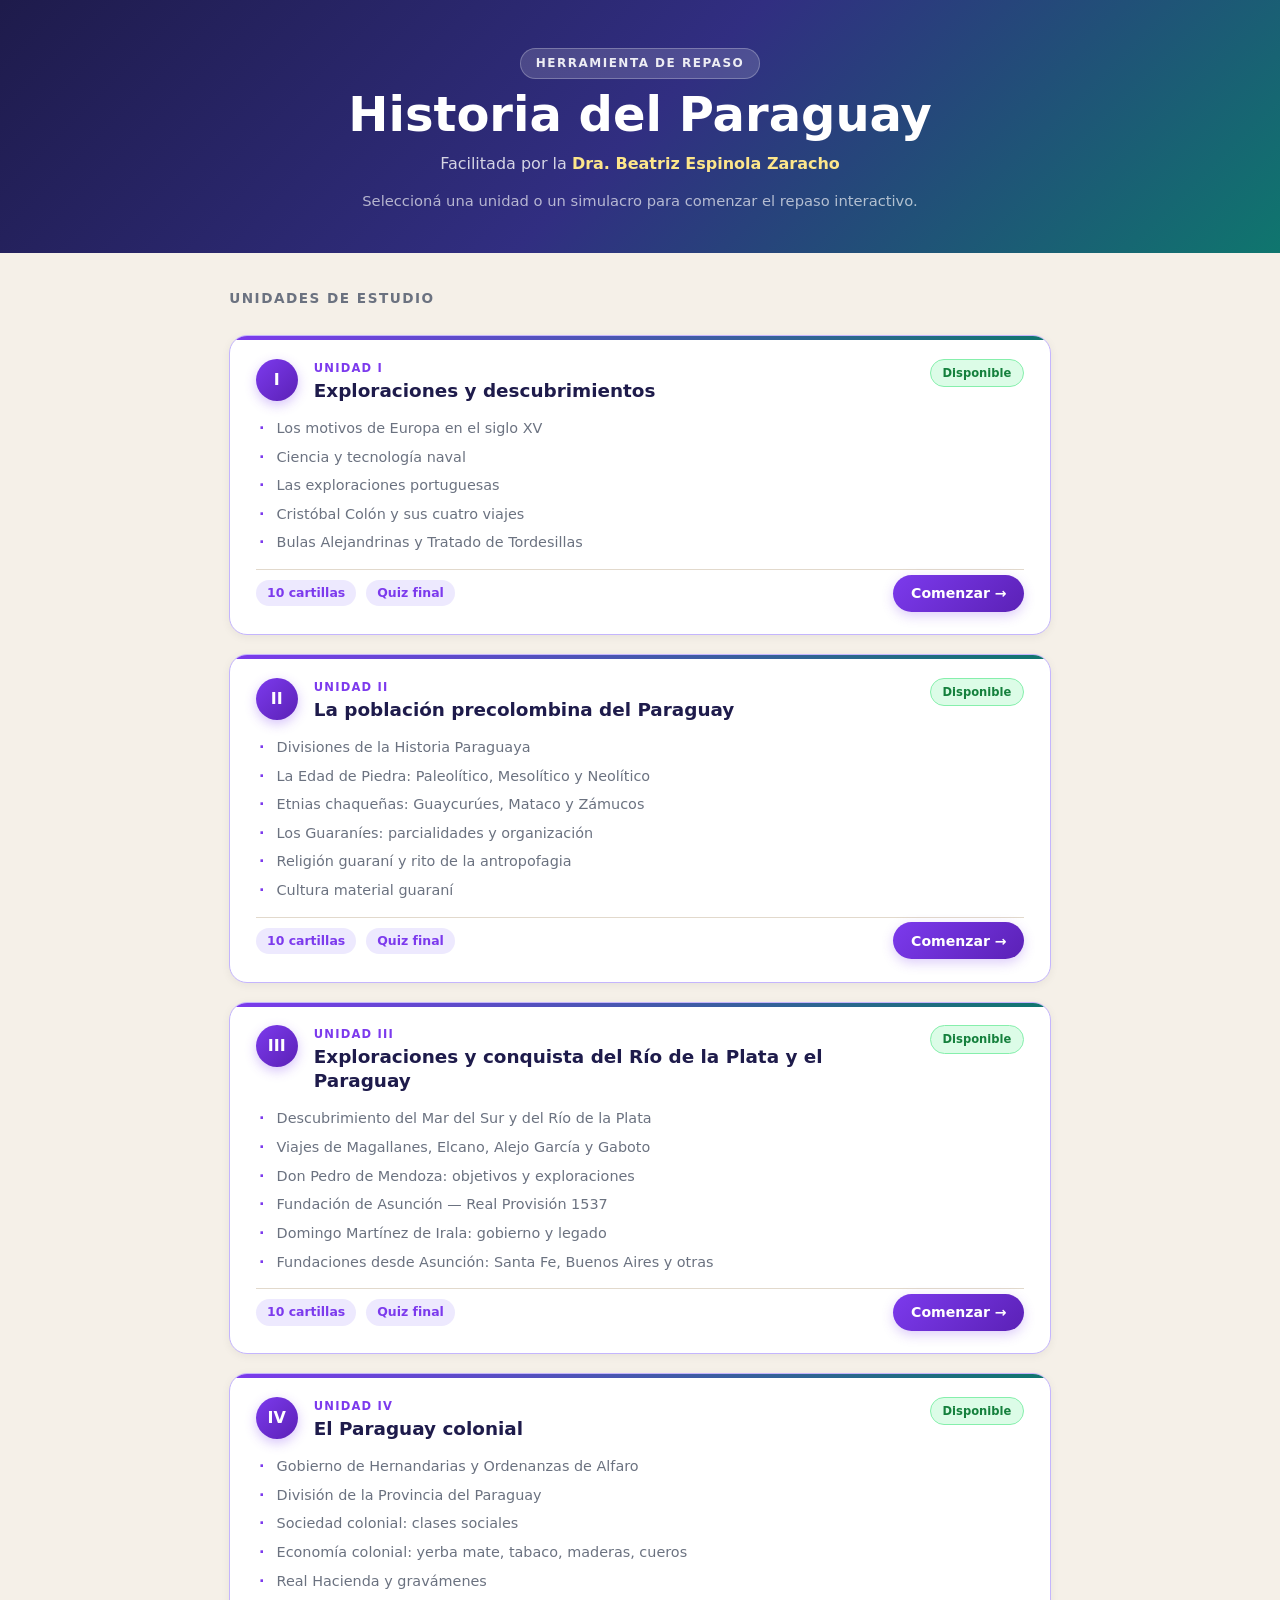
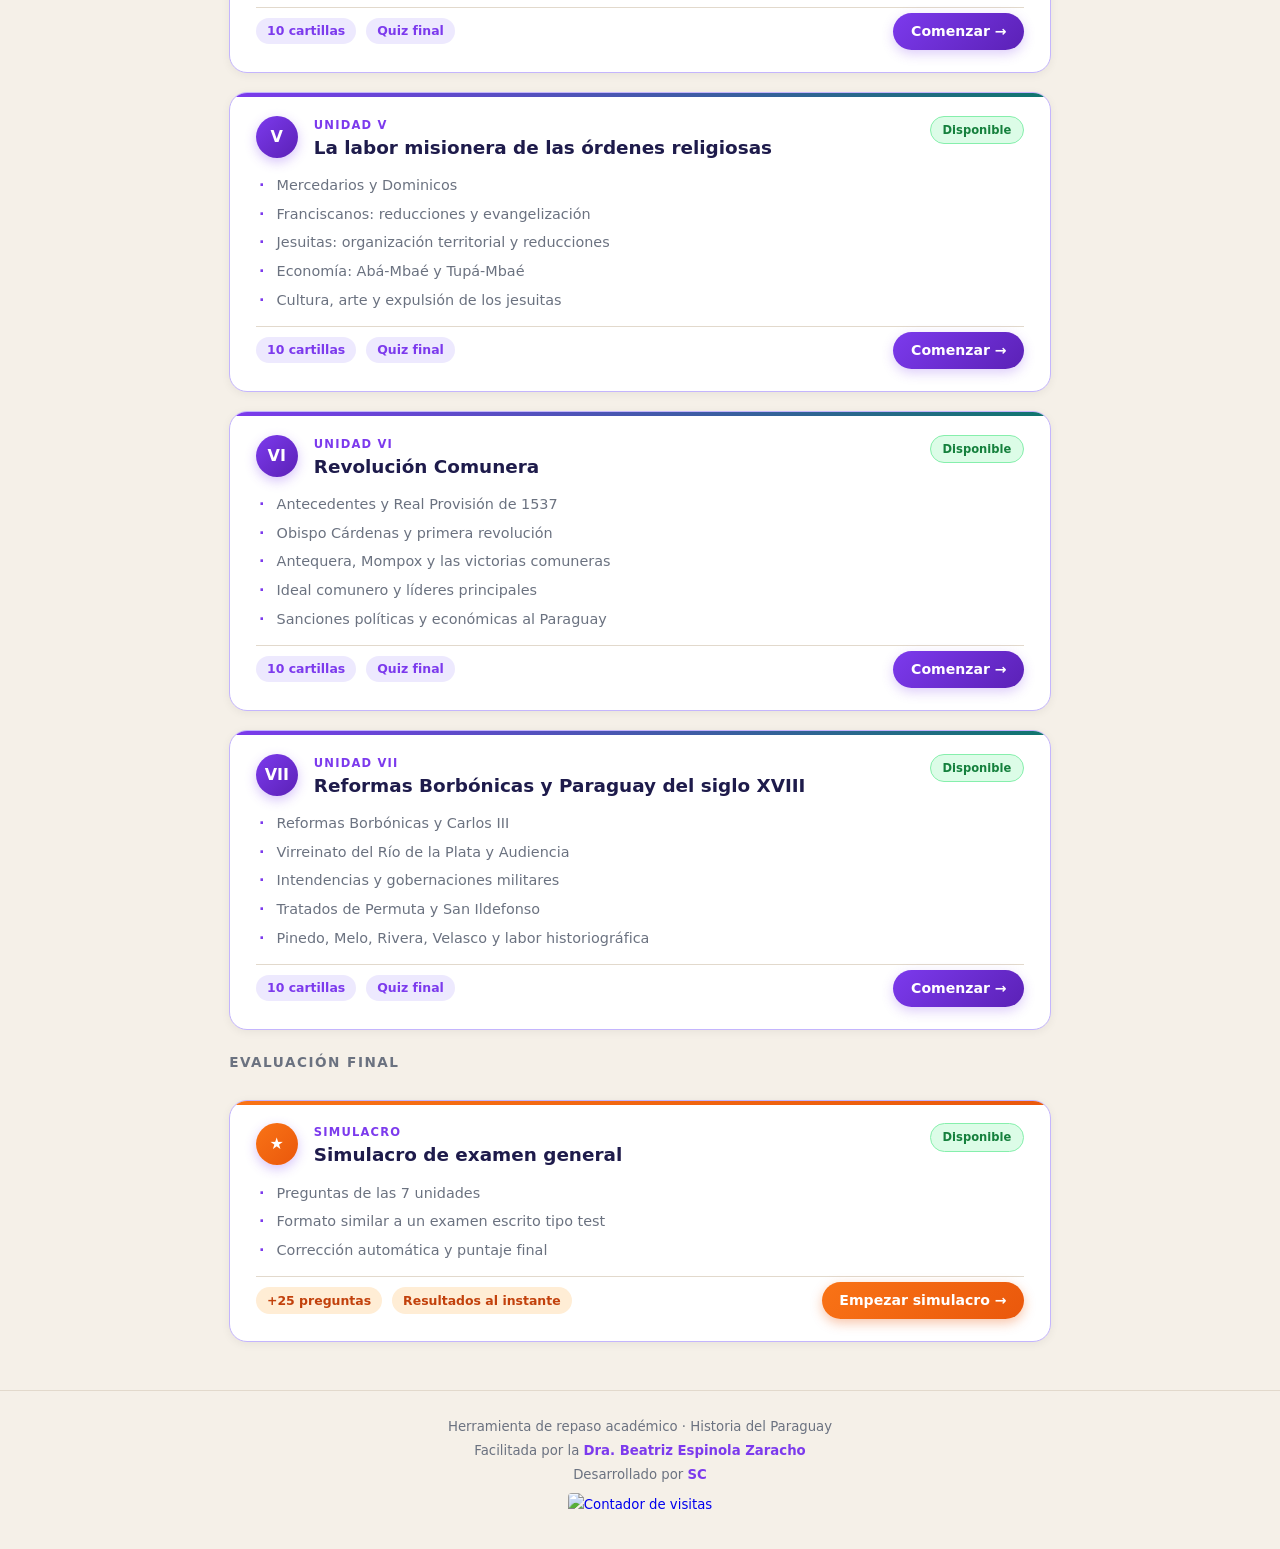
==== commit af7cbad3: "Update index.html" ====
--- a/index.html
+++ b/index.html
@@ -447,10 +447,20 @@
 
   </main>
 
-  <footer class="footer">
-    <p>Herramienta de repaso académico · Historia del Paraguay</p>
-    <p>Facilitada por la <strong>Dra. Beatriz Espinola Zaracho</strong></p>
-  </footer>
+<footer class="footer">
+  <p>Herramienta de repaso académico · Historia del Paraguay</p>
+  <p>Facilitada por la <strong>Dra. Beatriz Espinola Zaracho</strong></p>
+  <p>Desarrollado por <strong>SC</strong></p>
+
+  <a href="https://hits.sh/sentiege.github.io/historiadelparaguay/" target="_blank" style="text-decoration:none;">
+    <img
+      src="https://hits.sh/sentiege.github.io/historiadelparaguay/.svg?view=today-total&amp;label=Visitas&amp;color=4a9eda&amp;labelColor=1e3a5f"
+      alt="Contador de visitas"
+      style="vertical-align:middle;margin-top:6px;border-radius:4px;"
+    >
+  </a>
+</footer>
+
 
 </body>
 </html>
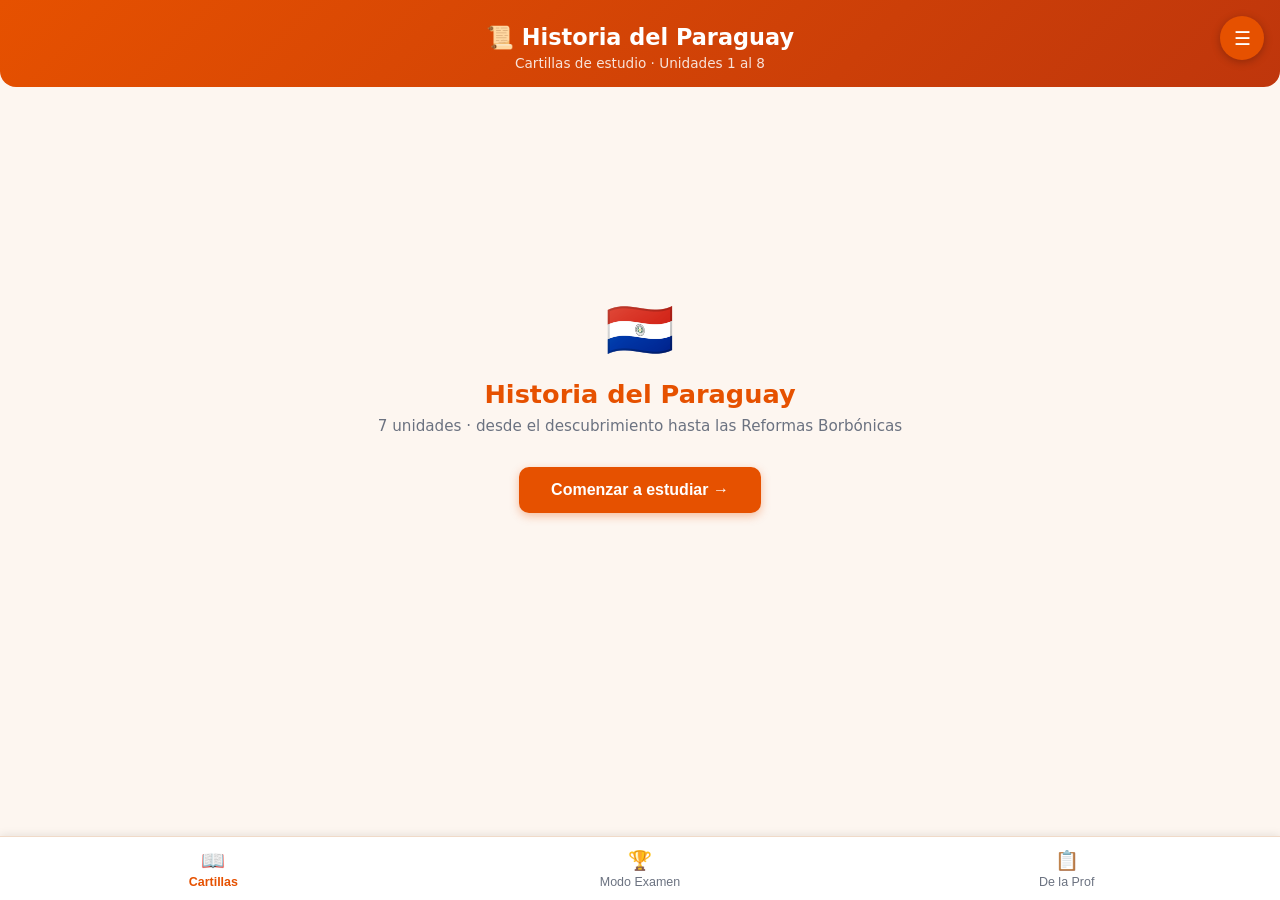
==== commit 37645bd8: "Update index.html" ====
--- a/index.html
+++ b/index.html
@@ -1,466 +1,2613 @@
 <!DOCTYPE html>
 <html lang="es">
 <head>
-  <meta charset="UTF-8" />
-  <meta name="viewport" content="width=device-width, initial-scale=1.0"/>
-  <title>Herramienta de Repaso — Historia del Paraguay</title>
+  <meta charset="UTF-8">
+  <meta name="viewport" content="width=device-width, initial-scale=1.0">
+  <title>Historia del Paraguay</title>
   <style>
     :root {
-      --primary: #7c3aed;
-      --primary-light: #ede9fe;
-      --secondary: #0f766e;
-      --text: #1f2937;
-      --muted: #6b7280;
-      --bg: #f5f0e8;
-      --card-bg: #ffffff;
-      --border: #e2d9cc;
-      --radius-lg: 18px;
-      --radius-md: 12px;
-      --shadow: 0 8px 32px rgba(0,0,0,0.09);
-      --shadow-sm: 0 2px 10px rgba(0,0,0,0.06);
-    }
-
-    *, *::before, *::after { margin: 0; padding: 0; box-sizing: border-box; }
+      --naranja: #e65100;
+      --naranja-medio: #f57c00;
+      --naranja-claro: #fff3e0;
+      --acento: #1565c0;
+      --verde: #2e7d32;
+      --fondo: #fdf6f0;
+      --tarjeta: #ffffff;
+      --texto: #1a1a2e;
+      --gris: #6b7280;
+      --rojo: #c62828;
+    }
+
+    * { box-sizing: border-box; margin: 0; padding: 0; }
 
     body {
-      font-family: "Segoe UI", system-ui, sans-serif;
-      background: var(--bg);
-      color: var(--text);
-      line-height: 1.6;
+      font-family: system-ui, -apple-system, BlinkMacSystemFont, "Segoe UI", sans-serif;
+      background: var(--fondo);
+      color: var(--texto);
       min-height: 100vh;
     }
 
-    .hero {
-      background: linear-gradient(135deg, #1e1b4b 0%, #312e81 50%, #0f766e 100%);
-      color: white;
-      padding: 3rem 1.5rem 2.5rem;
-      text-align: center;
-    }
-
-    .hero-inner {
-      max-width: 700px;
-      margin: 0 auto;
-      display: flex;
-      flex-direction: column;
-      align-items: center;
-      gap: 0.6rem;
-    }
-
-    .hero-tag {
-      background: rgba(255,255,255,0.15);
-      border: 1px solid rgba(255,255,255,0.25);
-      border-radius: 999px;
-      padding: 0.3rem 0.9rem;
-      font-size: 0.75rem;
-      font-weight: 700;
-      text-transform: uppercase;
-      letter-spacing: 1.5px;
-      color: rgba(255,255,255,0.9);
-    }
-
-    .hero h1 {
-      font-size: clamp(1.8rem, 5vw, 3rem);
-      font-weight: 900;
-      line-height: 1.1;
-    }
-
-    .hero-sub { font-size: 1rem; color: rgba(255,255,255,0.8); }
-    .hero-sub strong { color: #fde68a; font-weight: 700; }
-    .hero-desc { font-size: 0.92rem; color: rgba(255,255,255,0.65); margin-top: 0.2rem; }
-
-    .main {
+    .container {
       max-width: 860px;
       margin: 0 auto;
-      padding: 2rem 1.2rem 3rem;
-      display: flex;
-      flex-direction: column;
-      gap: 1.2rem;
-    }
-
-    .section-title {
-      font-size: 0.85rem;
-      font-weight: 700;
-      text-transform: uppercase;
-      letter-spacing: 1.5px;
-      color: var(--muted);
-      margin: 0.2rem 0 0.4rem;
-    }
-
-    .unit-card {
-      background: var(--card-bg);
-      border: 1.5px solid var(--border);
-      border-radius: var(--radius-lg);
-      box-shadow: var(--shadow-sm);
-      padding: 1.4rem 1.6rem;
-      display: flex;
-      flex-direction: column;
-      gap: 0.9rem;
-      transition: transform 0.2s, box-shadow 0.2s;
-      position: relative;
-      overflow: hidden;
-    }
-
-    .unit-card::before {
-      content: '';
-      position: absolute;
-      top: 0; left: 0; right: 0;
-      height: 4px;
-      background: linear-gradient(90deg, var(--primary), var(--secondary));
-      border-radius: var(--radius-lg) var(--radius-lg) 0 0;
-    }
-
-    .unit-card.available { cursor: pointer; border-color: #c4b5fd; }
-    .unit-card.available:hover { transform: translateY(-3px); box-shadow: var(--shadow); }
-
-    .unit-header { display: flex; align-items: flex-start; gap: 1rem; }
-
-    .unit-num {
-      min-width: 42px;
-      height: 42px;
-      border-radius: 50%;
-      background: linear-gradient(135deg, var(--primary), #5b21b6);
+      padding: 1.5rem 1rem;
+    }
+
+    /* ── CABECERA ── */
+    header {
+      background: linear-gradient(135deg, #e65100 0%, #bf360c 100%);
       color: white;
-      font-size: 1rem;
-      font-weight: 900;
+      padding: 1.5rem 1rem 1rem;
+      text-align: center;
+      margin-bottom: 1.5rem;
+      border-radius: 0 0 16px 16px;
+    }
+    header h1 { margin: 0 0 0.25rem; font-size: 1.4rem; font-weight: 700; }
+    header p { margin: 0; font-size: 0.85rem; opacity: 0.85; }
+
+    /* ── PROGRESO ── */
+    .progress-wrapper {
+      background: var(--tarjeta);
+      border-radius: 12px;
+      padding: 0.9rem 1.2rem;
+      margin-bottom: 1rem;
+      box-shadow: 0 1px 4px rgba(0,0,0,0.07);
       display: flex;
       align-items: center;
-      justify-content: center;
-      flex-shrink: 0;
-      box-shadow: 0 4px 12px rgba(124,58,237,0.3);
-    }
-
-    .unit-label {
-      font-size: 0.72rem;
-      font-weight: 700;
-      text-transform: uppercase;
-      letter-spacing: 1.2px;
-      color: var(--primary);
-      margin-bottom: 0.1rem;
-    }
-
-    .unit-title {
-      font-size: clamp(0.97rem, 2vw, 1.15rem);
-      font-weight: 800;
-      color: #1e1b4b;
-      line-height: 1.3;
-    }
-
-    .unit-badge {
-      margin-left: auto;
-      flex-shrink: 0;
-      padding: 0.25rem 0.75rem;
-      border-radius: 999px;
-      font-size: 0.72rem;
-      font-weight: 700;
-      white-space: nowrap;
-    }
-
-    .available-badge { background: #dcfce7; color: #15803d; border: 1px solid #86efac; }
-
-    .unit-topics {
-      list-style: none;
-      display: flex;
-      flex-direction: column;
-      gap: 0.35rem;
-      padding-left: 0.2rem;
-    }
-
-    .unit-topics li {
-      font-size: 0.9rem;
-      color: var(--muted);
-      padding-left: 1.1rem;
-      position: relative;
-    }
-
-    .unit-topics li::before {
-      content: '·';
-      position: absolute;
-      left: 0;
-      color: var(--primary);
-      font-weight: 900;
-    }
-
-    .unit-footer {
-      display: flex;
-      align-items: center;
-      gap: 0.6rem;
-      flex-wrap: wrap;
-      padding-top: 0.3rem;
-      border-top: 1px solid var(--border);
-    }
-
-    .chip { background: var(--primary-light); color: var(--primary); border-radius: 999px; padding: 0.2rem 0.7rem; font-size: 0.78rem; font-weight: 700; }
-    .chip.muted { background: #f3f4f6; color: var(--muted); }
-
-    .btn-go {
-      margin-left: auto;
-      background: linear-gradient(135deg, var(--primary), #5b21b6);
-      color: white;
-      border-radius: 999px;
-      padding: 0.45rem 1.1rem;
-      font-size: 0.88rem;
-      font-weight: 800;
-      box-shadow: 0 4px 12px rgba(124,58,237,0.25);
-    }
-
-    .simulacro-card .unit-num {
-      background: linear-gradient(135deg, #f97316, #ea580c);
-    }
-    .simulacro-card::before {
-      background: linear-gradient(90deg, #f97316, #ea580c);
-    }
-    .simulacro-card .chip {
-      background: #ffedd5;
-      color: #c2410c;
-    }
-    .simulacro-card .btn-go {
-      background: linear-gradient(135deg, #f97316, #ea580c);
-      box-shadow: 0 4px 12px rgba(234,88,12,0.35);
-    }
-
-    .footer {
-      text-align: center;
-      padding: 1.5rem 1rem 2rem;
-      font-size: 0.83rem;
-      color: var(--muted);
-      border-top: 1px solid var(--border);
-      line-height: 1.8;
-    }
-    .footer strong { color: var(--primary); }
-
-    @media (max-width: 520px) {
-      .unit-card  { padding: 1.1rem 1rem; }
-      .hero       { padding: 2rem 1rem 1.8rem; }
-      .unit-badge { display: none; }
-      .btn-go     { margin-left: 0; }
+      gap: 1rem;
+    }
+    .progress-info { flex: 1; }
+    .progress-label { font-size: 0.78rem; color: var(--gris); margin-bottom: 0.3rem; }
+    .progress-bar-bg { width: 100%; height: 10px; background: #f0dac8; border-radius: 999px; overflow: hidden; }
+    .progress-bar-fill { height: 100%; background: var(--naranja); border-radius: 999px; transition: width 0.5s ease; }
+    .progress-pct { font-size: 1rem; font-weight: 700; color: var(--naranja); white-space: nowrap; }
+
+    /* ── ÍNDICE LATERAL ── */
+    .hamburger-btn {
+      position: fixed; top: 1rem; right: 1rem; z-index: 200;
+      background: var(--naranja); color: white; border: none;
+      border-radius: 50%; width: 44px; height: 44px;
+      font-size: 1.2rem; cursor: pointer;
+      box-shadow: 0 2px 8px rgba(0,0,0,0.25);
+    }
+    .sidebar-overlay {
+      display: none; position: fixed; inset: 0; background: rgba(0,0,0,0.35); z-index: 300;
+    }
+    .sidebar-overlay.open { display: block; }
+    .sidebar {
+      position: fixed; top: 0; right: -320px; width: 300px; height: 100%;
+      background: white; z-index: 400; overflow-y: auto;
+      transition: right 0.3s ease; box-shadow: -4px 0 16px rgba(0,0,0,0.15);
+    }
+    .sidebar.open { right: 0; }
+    .sidebar-header {
+      background: var(--naranja); color: white;
+      padding: 1rem 1.2rem; display: flex; justify-content: space-between; align-items: center;
+    }
+    .sidebar-header h3 { font-size: 0.95rem; }
+    .sidebar-close { background: none; border: none; color: white; font-size: 1.3rem; cursor: pointer; }
+    .sidebar-list { list-style: none; padding: 0.5rem 0; }
+    .sidebar-list li { border-bottom: 1px solid #f0e0d0; }
+    .sidebar-list a {
+      display: block; padding: 0.7rem 1.2rem; font-size: 0.85rem;
+      color: var(--texto); text-decoration: none;
+    }
+    .sidebar-list a:hover { background: var(--naranja-claro); color: var(--naranja); }
+    .sidebar-list a.visitada { color: var(--verde); }
+    .sidebar-list a.visitada::after { content: " ✓"; }
+
+    /* ── CARTILLAS ── */
+    .cartilla {
+      background: var(--tarjeta);
+      border-radius: 16px;
+      padding: 1.5rem;
+      margin-bottom: 1.2rem;
+      box-shadow: 0 2px 8px rgba(0,0,0,0.07);
+      display: none;
+    }
+    .cartilla.activa { display: block; animation: fadeIn 0.3s ease; }
+    @keyframes fadeIn { from { opacity: 0; transform: translateY(8px); } to { opacity: 1; transform: none; } }
+
+    .cartilla-header { margin-bottom: 1rem; }
+    .num-cartilla {
+      display: inline-block; color: white; font-size: 0.7rem; font-weight: 700;
+      padding: 0.25rem 0.7rem; border-radius: 999px; margin-bottom: 0.5rem; letter-spacing: 0.05em;
+    }
+    .cartilla-header h2 { font-size: 1.2rem; font-weight: 700; color: var(--texto); line-height: 1.3; }
+
+    .concepto-clave {
+      background: var(--naranja-claro); border-left: 4px solid var(--naranja);
+      border-radius: 0 8px 8px 0; padding: 0.9rem 1rem; margin-bottom: 1.2rem;
+    }
+    .concepto-clave .etiqueta {
+      font-size: 0.7rem; font-weight: 700; text-transform: uppercase;
+      color: var(--naranja); letter-spacing: 0.08em; margin-bottom: 0.4rem;
+    }
+    .concepto-clave p { font-size: 0.9rem; line-height: 1.5; color: var(--texto); }
+
+    .cartilla ul { padding-left: 1.2rem; margin-bottom: 1rem; }
+    .cartilla ul li { margin-bottom: 0.4rem; font-size: 0.9rem; line-height: 1.5; }
+    .cartilla p { font-size: 0.9rem; line-height: 1.6; margin-bottom: 0.8rem; }
+    .cartilla h3 { font-size: 1rem; font-weight: 700; color: var(--naranja); margin: 1rem 0 0.5rem; }
+    .cartilla h4 { font-size: 0.9rem; font-weight: 700; color: var(--naranja-medio); margin: 0.8rem 0 0.4rem; }
+
+    /* Tabla */
+    .tabla-wrap { overflow-x: auto; margin-bottom: 1rem; }
+    table { width: 100%; border-collapse: collapse; font-size: 0.85rem; }
+    th { background: var(--naranja); color: white; padding: 0.6rem 0.8rem; text-align: left; font-weight: 600; }
+    td { padding: 0.55rem 0.8rem; border-bottom: 1px solid #f0dac8; }
+    tr:nth-child(even) td { background: #fef8f3; }
+
+    /* Cita */
+    .cita {
+      background: #fef0e6; border-left: 4px solid var(--naranja-medio);
+      border-radius: 0 8px 8px 0; padding: 0.8rem 1rem; margin: 1rem 0;
+      font-style: italic; color: #5d3a1a; font-size: 0.88rem;
+    }
+    .cita-autor { font-style: normal; font-weight: 700; font-size: 0.78rem; color: var(--naranja); margin-top: 0.4rem; }
+
+    /* Badge */
+    .badge {
+      display: inline-block; font-size: 0.72rem; font-weight: 700; padding: 0.2rem 0.6rem;
+      border-radius: 999px; margin: 0.15rem;
+    }
+    .badge-naranja { background: var(--naranja-claro); color: var(--naranja); }
+    .badge-azul { background: #e3f2fd; color: #1565c0; }
+    .badge-verde { background: #e8f5e9; color: #2e7d32; }
+
+    /* ── MINI-QUIZ ── */
+    .quiz-section { margin-top: 1.5rem; border-top: 2px solid var(--naranja-claro); padding-top: 1rem; }
+    .quiz-titulo { font-size: 0.85rem; font-weight: 700; color: var(--naranja); margin-bottom: 0.8rem; }
+    .quiz-pregunta { font-size: 0.88rem; font-weight: 600; margin-bottom: 0.6rem; line-height: 1.4; }
+    .quiz-opciones { display: flex; flex-direction: column; gap: 0.4rem; margin-bottom: 0.6rem; }
+    .quiz-opcion {
+      display: flex; align-items: center; gap: 0.5rem; padding: 0.55rem 0.8rem;
+      background: #fef8f3; border: 1.5px solid #f0dac8; border-radius: 8px;
+      cursor: pointer; font-size: 0.85rem; transition: all 0.2s;
+    }
+    .quiz-opcion:hover { background: var(--naranja-claro); border-color: var(--naranja-medio); }
+    .quiz-opcion.correcta { background: #e8f5e9; border-color: var(--verde); }
+    .quiz-opcion.incorrecta { background: #ffebee; border-color: var(--rojo); }
+    .quiz-feedback { font-size: 0.82rem; padding: 0.5rem 0.8rem; border-radius: 6px; display: none; }
+    .quiz-feedback.ok { background: #e8f5e9; color: var(--verde); display: block; }
+    .quiz-feedback.mal { background: #ffebee; color: var(--rojo); display: block; }
+
+    /* ── NAVEGACIÓN ── */
+    .nav-cartillas {
+      display: flex; justify-content: space-between; align-items: center;
+      margin-top: 1.5rem; gap: 0.5rem;
+    }
+    .btn-nav {
+      padding: 0.6rem 1.2rem; border: none; border-radius: 8px; cursor: pointer;
+      font-weight: 600; font-size: 0.88rem; transition: all 0.2s;
+    }
+    .btn-prev { background: #f0dac8; color: var(--naranja); }
+    .btn-prev:hover { background: #e0c4a8; }
+    .btn-next { background: var(--naranja); color: white; }
+    .btn-next:hover { background: #bf360c; }
+    .btn-nav:disabled { opacity: 0.35; cursor: not-allowed; }
+    .cartilla-counter { font-size: 0.8rem; color: var(--gris); }
+
+    /* ── PANTALLA INICIO ── */
+    #pantalla-inicio {
+      display: flex; flex-direction: column; align-items: center;
+      justify-content: center; min-height: 60vh; text-align: center;
+    }
+    .inicio-icon { font-size: 3.5rem; margin-bottom: 1rem; }
+    .inicio-titulo { font-size: 1.6rem; font-weight: 800; color: var(--naranja); margin-bottom: 0.5rem; }
+    .inicio-sub { font-size: 0.95rem; color: var(--gris); margin-bottom: 2rem; }
+    .btn-iniciar {
+      background: var(--naranja); color: white; border: none; border-radius: 10px;
+      padding: 0.9rem 2rem; font-size: 1rem; font-weight: 700; cursor: pointer;
+      box-shadow: 0 3px 10px rgba(230,81,0,0.35); transition: all 0.2s;
+    }
+    .btn-iniciar:hover { background: #bf360c; transform: translateY(-1px); }
+
+    /* ── MODO EXAMEN ── */
+    #pantalla-examen { display: none; }
+    .examen-header {
+      background: linear-gradient(135deg, #e65100 0%, #bf360c 100%);
+      color: white; padding: 1rem 1.2rem; border-radius: 12px; margin-bottom: 1rem;
+      display: flex; justify-content: space-between; align-items: center;
+    }
+    .examen-titulo { font-size: 1rem; font-weight: 700; }
+    .examen-timer { font-size: 1.1rem; font-weight: 700; font-variant-numeric: tabular-nums; }
+    .examen-progress { font-size: 0.8rem; opacity: 0.85; margin-top: 0.2rem; }
+    .examen-pregunta-card {
+      background: white; border-radius: 12px; padding: 1.3rem;
+      box-shadow: 0 2px 8px rgba(0,0,0,0.07); margin-bottom: 1rem;
+    }
+    .examen-num { font-size: 0.72rem; color: var(--naranja); font-weight: 700; margin-bottom: 0.5rem; text-transform: uppercase; }
+    .examen-texto { font-size: 0.95rem; font-weight: 600; line-height: 1.45; margin-bottom: 1rem; }
+    .examen-opciones { display: flex; flex-direction: column; gap: 0.5rem; }
+    .examen-opcion {
+      padding: 0.65rem 1rem; background: #fef8f3; border: 1.5px solid #f0dac8;
+      border-radius: 8px; cursor: pointer; font-size: 0.88rem; transition: all 0.2s; text-align: left;
+    }
+    .examen-opcion:hover { background: var(--naranja-claro); border-color: var(--naranja-medio); }
+    .examen-opcion.sel { background: var(--naranja-claro); border-color: var(--naranja); font-weight: 600; }
+    .examen-nav { display: flex; justify-content: space-between; gap: 0.5rem; margin-top: 1rem; }
+    .btn-examen-nav {
+      padding: 0.6rem 1.2rem; border: none; border-radius: 8px;
+      cursor: pointer; font-weight: 600; font-size: 0.88rem;
+    }
+    .btn-examen-prev { background: #f0dac8; color: var(--naranja); }
+    .btn-finalizar { background: var(--naranja); color: white; }
+    .btn-finalizar:hover { background: #bf360c; }
+
+    /* ── RESULTADO ── */
+    #pantalla-resultado { display: none; text-align: center; padding: 2rem 1rem; }
+    .resultado-icon { font-size: 3rem; margin-bottom: 0.5rem; }
+    .resultado-score { font-size: 2.5rem; font-weight: 800; color: var(--naranja); }
+    .resultado-detalle { font-size: 0.9rem; color: var(--gris); margin: 0.5rem 0 1.5rem; }
+    .resultado-review { text-align: left; }
+    .review-item {
+      background: white; border-radius: 10px; padding: 1rem;
+      margin-bottom: 0.8rem; box-shadow: 0 1px 4px rgba(0,0,0,0.07);
+    }
+    .review-item.ok { border-left: 4px solid var(--verde); }
+    .review-item.mal { border-left: 4px solid var(--rojo); }
+    .review-pregunta { font-size: 0.88rem; font-weight: 600; margin-bottom: 0.4rem; }
+    .review-resp { font-size: 0.82rem; color: var(--gris); }
+    .review-correcta { color: var(--verde); font-weight: 600; }
+    .review-incorrecta { color: var(--rojo); }
+    .btn-reiniciar {
+      margin: 1rem 0.5rem; padding: 0.7rem 1.4rem; border: none; border-radius: 8px;
+      cursor: pointer; font-weight: 600; font-size: 0.9rem;
+    }
+    .btn-volver { background: #f0dac8; color: var(--naranja); }
+    .btn-repetir { background: var(--naranja); color: white; }
+
+    /* ── FOOTER NAV ── */
+    .footer-nav {
+      position: fixed; bottom: 0; left: 0; right: 0;
+      background: white; border-top: 1px solid #f0dac8;
+      display: flex; z-index: 100;
+      box-shadow: 0 -2px 8px rgba(0,0,0,0.08);
+    }
+    .footer-tab {
+      flex: 1; padding: 0.7rem; border: none; background: none;
+      font-size: 0.78rem; color: var(--gris); cursor: pointer;
+      display: flex; flex-direction: column; align-items: center; gap: 0.2rem;
+    }
+    .footer-tab.activo { color: var(--naranja); font-weight: 700; }
+    .footer-tab-icon { font-size: 1.2rem; }
+    .footer-spacer { height: 80px; }
+
+    /* ── PORTADAS DE UNIDAD ── */
+    .portada-unidad {
+      background: linear-gradient(135deg, #e65100 0%, #bf360c 100%);
+      color: white; border-radius: 16px; padding: 2rem 1.5rem; margin-bottom: 1.2rem;
+      display: none;
+    }
+    .portada-unidad.activa { display: block; animation: fadeIn 0.3s ease; }
+    .portada-num { font-size: 0.8rem; text-transform: uppercase; opacity: 0.8; letter-spacing: 0.1em; margin-bottom: 0.5rem; }
+    .portada-titulo { font-size: 1.5rem; font-weight: 800; margin-bottom: 1rem; }
+    .portada-subtemas { font-size: 0.88rem; opacity: 0.9; line-height: 1.8; }
+    .portada-subtemas span { display: inline-block; background: rgba(255,255,255,0.2); border-radius: 999px; padding: 0.2rem 0.7rem; margin: 0.2rem; }
+
+    /* ── PANTALLA PROF ── */
+    #pantalla-prof { display: none; }
+    .prof-unidad {
+      background: var(--tarjeta); border-radius: 16px;
+      margin-bottom: 1rem; box-shadow: 0 2px 8px rgba(0,0,0,0.07); overflow: hidden;
+    }
+    .prof-unidad-header {
+      background: linear-gradient(135deg, #e65100 0%, #bf360c 100%);
+      color: white; padding: 1rem 1.2rem;
+      display: flex; justify-content: space-between; align-items: center;
+      cursor: pointer; user-select: none;
+    }
+    .prof-unidad-header h3 { font-size: 1rem; font-weight: 700; margin: 0; }
+    .prof-unidad-header .u-num { font-size: 0.75rem; opacity: 0.85; display: block; margin-bottom: 0.2rem; }
+    .prof-chevron { font-size: 1rem; transition: transform 0.3s; }
+    .prof-unidad.open .prof-chevron { transform: rotate(180deg); }
+    .prof-unidad-body { display: none; padding: 0; }
+    .prof-unidad.open .prof-unidad-body { display: block; }
+    .prof-tema {
+      border-bottom: 1px solid #f0dac8;
+      overflow: hidden;
+    }
+    .prof-tema:last-child { border-bottom: none; }
+    .prof-tema-header {
+      display: flex; justify-content: space-between; align-items: center;
+      padding: 0.8rem 1.2rem; cursor: pointer;
+      background: none; border: none; width: 100%; text-align: left;
+    }
+    .prof-tema-header:hover { background: var(--naranja-claro); }
+    .prof-tema-header span { font-size: 0.88rem; font-weight: 600; color: var(--texto); }
+    .prof-tema-chevron { font-size: 0.8rem; color: var(--gris); transition: transform 0.3s; flex-shrink: 0; margin-left: 0.5rem; }
+    .prof-tema.open .prof-tema-chevron { transform: rotate(180deg); }
+    .prof-tema-body { display: none; padding: 0.5rem 1.2rem 1rem; }
+    .prof-tema.open .prof-tema-body { display: block; }
+    .prof-tema-body p { font-size: 0.88rem; line-height: 1.6; margin-bottom: 0.7rem; color: var(--texto); }
+    .prof-tema-body ul { padding-left: 1.2rem; margin-bottom: 0.7rem; }
+    .prof-tema-body ul li { font-size: 0.88rem; line-height: 1.55; margin-bottom: 0.35rem; }
+    .prof-tema-body h4 { font-size: 0.88rem; font-weight: 700; color: var(--naranja); margin: 0.8rem 0 0.4rem; }
+    .prof-tema-body .tabla-wrap { overflow-x: auto; margin-bottom: 0.8rem; }
+    .prof-intro {
+      background: var(--naranja-claro); border-left: 4px solid var(--naranja);
+      border-radius: 0 8px 8px 0; padding: 0.8rem 1rem; margin-bottom: 1.2rem;
+      font-size: 0.88rem; line-height: 1.5; color: var(--texto);
+    }
+    .prof-intro strong { color: var(--naranja); }
+
+    /* Responsive */
+    @media (max-width: 480px) {
+      .cartilla { padding: 1.1rem; }
+      .cartilla-header h2 { font-size: 1.05rem; }
     }
   </style>
 </head>
 <body>
 
-  <header class="hero">
-    <div class="hero-inner">
-      <span class="hero-tag">Herramienta de Repaso</span>
-      <h1>Historia del Paraguay</h1>
-      <p class="hero-sub">Facilitada por la <strong>Dra. Beatriz Espinola Zaracho</strong></p>
-      <p class="hero-desc">Seleccioná una unidad o un simulacro para comenzar el repaso interactivo.</p>
-    </div>
-  </header>
-
-  <main class="main">
-
-    <p class="section-title">Unidades de estudio</p>
-
-    <!-- UNIDAD I -->
-    <div class="unit-card available" onclick="window.location.href='unidad1/index.html'">
-      <div class="unit-header">
-        <div class="unit-num">I</div>
-        <div>
-          <p class="unit-label">Unidad I</p>
-          <h2 class="unit-title">Exploraciones y descubrimientos</h2>
-        </div>
-        <span class="unit-badge available-badge">Disponible</span>
-      </div>
-      <ul class="unit-topics">
-        <li>Los motivos de Europa en el siglo XV</li>
-        <li>Ciencia y tecnología naval</li>
-        <li>Las exploraciones portuguesas</li>
-        <li>Cristóbal Colón y sus cuatro viajes</li>
-        <li>Bulas Alejandrinas y Tratado de Tordesillas</li>
-      </ul>
-      <div class="unit-footer">
-        <span class="chip">10 cartillas</span>
-        <span class="chip">Quiz final</span>
-        <span class="btn-go">Comenzar →</span>
-      </div>
-    </div>
-
-    <!-- UNIDAD II -->
-    <div class="unit-card available" onclick="window.location.href='unidad2/index.html'">
-      <div class="unit-header">
-        <div class="unit-num">II</div>
-        <div>
-          <p class="unit-label">Unidad II</p>
-          <h2 class="unit-title">La población precolombina del Paraguay</h2>
-        </div>
-        <span class="unit-badge available-badge">Disponible</span>
-      </div>
-      <ul class="unit-topics">
-        <li>Divisiones de la Historia Paraguaya</li>
-        <li>La Edad de Piedra: Paleolítico, Mesolítico y Neolítico</li>
-        <li>Etnias chaqueñas: Guaycurúes, Mataco y Zámucos</li>
-        <li>Los Guaraníes: parcialidades y organización</li>
-        <li>Religión guaraní y rito de la antropofagia</li>
-        <li>Cultura material guaraní</li>
-      </ul>
-      <div class="unit-footer">
-        <span class="chip">10 cartillas</span>
-        <span class="chip">Quiz final</span>
-        <span class="btn-go">Comenzar →</span>
-      </div>
-    </div>
-
-    <!-- UNIDAD III -->
-    <div class="unit-card available" onclick="window.location.href='unidad3/index.html'">
-      <div class="unit-header">
-        <div class="unit-num">III</div>
-        <div>
-          <p class="unit-label">Unidad III</p>
-          <h2 class="unit-title">Exploraciones y conquista del Río de la Plata y el Paraguay</h2>
-        </div>
-        <span class="unit-badge available-badge">Disponible</span>
-      </div>
-      <ul class="unit-topics">
-        <li>Descubrimiento del Mar del Sur y del Río de la Plata</li>
-        <li>Viajes de Magallanes, Elcano, Alejo García y Gaboto</li>
-        <li>Don Pedro de Mendoza: objetivos y exploraciones</li>
-        <li>Fundación de Asunción — Real Provisión 1537</li>
-        <li>Domingo Martínez de Irala: gobierno y legado</li>
-        <li>Fundaciones desde Asunción: Santa Fe, Buenos Aires y otras</li>
-      </ul>
-      <div class="unit-footer">
-        <span class="chip">10 cartillas</span>
-        <span class="chip">Quiz final</span>
-        <span class="btn-go">Comenzar →</span>
-      </div>
-    </div>
-
-    <!-- UNIDAD IV -->
-    <div class="unit-card available" onclick="window.location.href='unidad4/index.html'">
-      <div class="unit-header">
-        <div class="unit-num">IV</div>
-        <div>
-          <p class="unit-label">Unidad IV</p>
-          <h2 class="unit-title">El Paraguay colonial</h2>
-        </div>
-        <span class="unit-badge available-badge">Disponible</span>
-      </div>
-      <ul class="unit-topics">
-        <li>Gobierno de Hernandarias y Ordenanzas de Alfaro</li>
-        <li>División de la Provincia del Paraguay</li>
-        <li>Sociedad colonial: clases sociales</li>
-        <li>Economía colonial: yerba mate, tabaco, maderas, cueros</li>
-        <li>Real Hacienda y gravámenes</li>
-      </ul>
-      <div class="unit-footer">
-        <span class="chip">10 cartillas</span>
-        <span class="chip">Quiz final</span>
-        <span class="btn-go">Comenzar →</span>
-      </div>
-    </div>
-
-    <!-- UNIDAD V -->
-    <div class="unit-card available" onclick="window.location.href='unidad5/index.html'">
-      <div class="unit-header">
-        <div class="unit-num">V</div>
-        <div>
-          <p class="unit-label">Unidad V</p>
-          <h2 class="unit-title">La labor misionera de las órdenes religiosas</h2>
-        </div>
-        <span class="unit-badge available-badge">Disponible</span>
-      </div>
-      <ul class="unit-topics">
-        <li>Mercedarios y Dominicos</li>
-        <li>Franciscanos: reducciones y evangelización</li>
-        <li>Jesuitas: organización territorial y reducciones</li>
-        <li>Economía: Abá-Mbaé y Tupá-Mbaé</li>
-        <li>Cultura, arte y expulsión de los jesuitas</li>
-      </ul>
-      <div class="unit-footer">
-        <span class="chip">10 cartillas</span>
-        <span class="chip">Quiz final</span>
-        <span class="btn-go">Comenzar →</span>
-      </div>
-    </div>
-
-    <!-- UNIDAD VI -->
-    <div class="unit-card available" onclick="window.location.href='unidad6/index.html'">
-      <div class="unit-header">
-        <div class="unit-num">VI</div>
-        <div>
-          <p class="unit-label">Unidad VI</p>
-          <h2 class="unit-title">Revolución Comunera</h2>
-        </div>
-        <span class="unit-badge available-badge">Disponible</span>
-      </div>
-      <ul class="unit-topics">
-        <li>Antecedentes y Real Provisión de 1537</li>
-        <li>Obispo Cárdenas y primera revolución</li>
-        <li>Antequera, Mompox y las victorias comuneras</li>
-        <li>Ideal comunero y líderes principales</li>
-        <li>Sanciones políticas y económicas al Paraguay</li>
-      </ul>
-      <div class="unit-footer">
-        <span class="chip">10 cartillas</span>
-        <span class="chip">Quiz final</span>
-        <span class="btn-go">Comenzar →</span>
-      </div>
-    </div>
-
-    <!-- UNIDAD VII -->
-    <div class="unit-card available" onclick="window.location.href='unidad7/index.html'">
-      <div class="unit-header">
-        <div class="unit-num">VII</div>
-        <div>
-          <p class="unit-label">Unidad VII</p>
-          <h2 class="unit-title">Reformas Borbónicas y Paraguay del siglo XVIII</h2>
-        </div>
-        <span class="unit-badge available-badge">Disponible</span>
-      </div>
-      <ul class="unit-topics">
-        <li>Reformas Borbónicas y Carlos III</li>
-        <li>Virreinato del Río de la Plata y Audiencia</li>
-        <li>Intendencias y gobernaciones militares</li>
-        <li>Tratados de Permuta y San Ildefonso</li>
-        <li>Pinedo, Melo, Rivera, Velasco y labor historiográfica</li>
-      </ul>
-      <div class="unit-footer">
-        <span class="chip">10 cartillas</span>
-        <span class="chip">Quiz final</span>
-        <span class="btn-go">Comenzar →</span>
-      </div>
-    </div>
-
-    <p class="section-title">Evaluación final</p>
-
-    <!-- SIMULACRO -->
-    <div class="unit-card available simulacro-card" onclick="window.location.href='simulacro/index.html'">
-      <div class="unit-header">
-        <div class="unit-num">★</div>
-        <div>
-          <p class="unit-label">Simulacro</p>
-          <h2 class="unit-title">Simulacro de examen general</h2>
-        </div>
-        <span class="unit-badge available-badge">Disponible</span>
-      </div>
-      <ul class="unit-topics">
-        <li>Preguntas de las 7 unidades</li>
-        <li>Formato similar a un examen escrito tipo test</li>
-        <li>Corrección automática y puntaje final</li>
-      </ul>
-      <div class="unit-footer">
-        <span class="chip">+25 preguntas</span>
-        <span class="chip">Resultados al instante</span>
-        <span class="btn-go">Empezar simulacro →</span>
-      </div>
-    </div>
-
-  </main>
-
-<footer class="footer">
-  <p>Herramienta de repaso académico · Historia del Paraguay</p>
-  <p>Facilitada por la <strong>Dra. Beatriz Espinola Zaracho</strong></p>
-  <p>Desarrollado por <strong>SC</strong></p>
-
-  <a href="https://hits.sh/sentiege.github.io/historiadelparaguay/" target="_blank" style="text-decoration:none;">
-    <img
-      src="https://hits.sh/sentiege.github.io/historiadelparaguay/.svg?view=today-total&amp;label=Visitas&amp;color=4a9eda&amp;labelColor=1e3a5f"
-      alt="Contador de visitas"
-      style="vertical-align:middle;margin-top:6px;border-radius:4px;"
-    >
-  </a>
-</footer>
-
-
-</body>
+<header>
+  <h1>📜 Historia del Paraguay</h1>
+  <p>Cartillas de estudio · Unidades 1 al 8</p>
+</header>
+
+<button class="hamburger-btn" onclick="abrirSidebar()" title="Índice">☰</button>
+
+<div class="sidebar-overlay" id="overlay" onclick="cerrarSidebar()"></div>
+<aside class="sidebar" id="sidebar">
+  <div class="sidebar-header">
+    <h3>📋 Índice de Cartillas</h3>
+    <button class="sidebar-close" onclick="cerrarSidebar()">✕</button>
+  </div>
+  <ul class="sidebar-list" id="lista-sidebar"></ul>
+</aside>
+
+<div class="container">
+
+  <!-- PANTALLA INICIO -->
+  <div id="pantalla-inicio">
+    <div class="inicio-icon">🇵🇾</div>
+    <div class="inicio-titulo">Historia del Paraguay</div>
+    <div class="inicio-sub">7 unidades · desde el descubrimiento hasta las Reformas Borbónicas</div>
+    <button class="btn-iniciar" onclick="iniciarEstudio()">Comenzar a estudiar →</button>
+  </div>
+
+  <!-- PANTALLA CARTILLAS -->
+  <div id="pantalla-cartillas" style="display:none;">
+
+    <div class="progress-wrapper">
+      <div class="progress-info">
+        <div class="progress-label">Progreso de estudio</div>
+        <div class="progress-bar-bg">
+          <div class="progress-bar-fill" id="barra-progreso" style="width:0%"></div>
+        </div>
+      </div>
+      <div class="progress-pct" id="pct-progreso">0%</div>
+    </div>
+
+    <!-- ══════════════════════════════════════════════
+         UNIDAD 1 — Exploraciones y Descubrimientos
+         ══════════════════════════════════════════════ -->
+
+    <!-- PORTADA U1 -->
+    <div class="cartilla activa" id="c0" data-unidad="1">
+      <div class="cartilla-header">
+        <span class="num-cartilla" style="background:#e65100;">Unidad 1</span>
+        <h2>Exploraciones y Descubrimientos</h2>
+      </div>
+      <div class="concepto-clave">
+        <div class="etiqueta">Temas de esta unidad</div>
+        <p>El contexto europeo del siglo XV, los navegantes portugueses, Cristóbal Colón y sus cuatro viajes, las Bulas Alejandrinas y el Tratado de Tordesillas.</p>
+      </div>
+      <ul>
+        <li>Transición del feudalismo al capitalismo comercial</li>
+        <li>La escuela de navegación portuguesa y sus exploraciones</li>
+        <li>Los cuatro viajes de Cristóbal Colón (1492–1504)</li>
+        <li>Bulas Alejandrinas (1493) y Tratado de Tordesillas</li>
+      </ul>
+    </div>
+
+    <!-- C1: Europa siglo XV -->
+    <div class="cartilla" id="c1" data-unidad="1">
+      <div class="cartilla-header">
+        <span class="num-cartilla" style="background:#e65100;">U1 · Cartilla 1</span>
+        <h2>Europa en el Siglo XV</h2>
+      </div>
+      <div class="concepto-clave">
+        <div class="etiqueta">Idea central</div>
+        <p>El siglo XV marcó la transición del feudalismo al capitalismo comercial. Europa necesitaba oro, plata y rutas nuevas a Asia para sostener su crecimiento económico.</p>
+      </div>
+      <h3>Factores que impulsaron las exploraciones</h3>
+      <ul>
+        <li><strong>Búsqueda de rutas a Asia:</strong> las especias eran enormemente valiosas y el camino terrestre era costoso.</li>
+        <li><strong>Caída de Constantinopla (1453):</strong> los turcos otomanos cortaron las rutas comerciales tradicionales.</li>
+        <li><strong>Avances tecnológicos:</strong> perfeccionamiento de la brújula y la carabela; invención de la imprenta por Gutenberg (~1440), que difundió el conocimiento.</li>
+        <li><strong>Ambición de riquezas:</strong> necesidad de oro y plata para la economía monetaria emergente.</li>
+        <li><strong>Motivación religiosa:</strong> deseo de expandir el cristianismo.</li>
+      </ul>
+      <h3>Los Portugueses — Enrique el Navegante</h3>
+      <p>El Infante Enrique de Portugal fundó una escuela de navegación en el Algarve. Bajo su impulso, los portugueses exploraron la costa africana sistemáticamente.</p>
+      <ul>
+        <li><strong>Islas:</strong> Azores, Cabo Verde, Madeira.</li>
+        <li><strong>Bartolomé Díaz (1488):</strong> llegó al extremo sur de África. El rey lo llamó Cabo Tormentoso; luego se renombró <em>Cabo de Buena Esperanza</em>.</li>
+      </ul>
+      <h3>Tratado de Alcazovas-Toledo (1479–1480)</h3>
+      <div class="tabla-wrap">
+        <table>
+          <tr><th>Portugal obtiene</th><th>Castilla obtiene</th></tr>
+          <tr><td>África (Guinea, Azores, Madeira, Cabo Verde)</td><td>Islas Canarias</td></tr>
+        </table>
+      </div>
+      <div class="quiz-section">
+        <div class="quiz-titulo">✏️ Mini-Quiz</div>
+        <div class="quiz-pregunta">¿Cuál fue el factor que interrumpió las rutas comerciales europeas hacia Asia y aceleró la búsqueda de nuevas rutas?</div>
+        <div class="quiz-opciones">
+          <div class="quiz-opcion" onclick="responder(this,'mal')">La invención de la imprenta</div>
+          <div class="quiz-opcion" onclick="responder(this,'ok')">La caída de Constantinopla (1453)</div>
+          <div class="quiz-opcion" onclick="responder(this,'mal')">El Tratado de Alcazovas</div>
+          <div class="quiz-opcion" onclick="responder(this,'mal')">El descubrimiento del Cabo de Buena Esperanza</div>
+        </div>
+        <div class="quiz-feedback ok" style="display:none;">¡Correcto! La caída de Constantinopla en manos otomanas cortó las rutas de las especias y obligó a Europa a buscar caminos alternativos por mar.</div>
+        <div class="quiz-feedback mal" style="display:none;">Incorrecto. La respuesta correcta es la caída de Constantinopla (1453), que bloqueó las rutas terrestres hacia Asia.</div>
+      </div>
+    </div>
+
+    <!-- C2: Cristóbal Colón -->
+    <div class="cartilla" id="c2" data-unidad="1">
+      <div class="cartilla-header">
+        <span class="num-cartilla" style="background:#e65100;">U1 · Cartilla 2</span>
+        <h2>Cristóbal Colón y sus Cuatro Viajes</h2>
+      </div>
+      <div class="concepto-clave">
+        <div class="etiqueta">Idea central</div>
+        <p>Colón, convencido de que la Tierra era redonda, propuso llegar a Asia navegando hacia el oeste. El 12 de octubre de 1492 llegó a América, cambiando la historia del mundo.</p>
+      </div>
+      <p>Nacido en Génova en 1451, Colón buscó financiamiento en Portugal sin éxito. Finalmente los Reyes Católicos de Castilla apoyaron su proyecto.</p>
+      <div class="tabla-wrap">
+        <table>
+          <tr><th>Viaje</th><th>Años</th><th>Hitos principales</th></tr>
+          <tr><td><strong>1°</strong></td><td>1492–1493</td><td>Sale el 3 agosto (La Pinta, La Niña, Santa María). Llega a Guanahani (San Salvador) el 12/10/1492.</td></tr>
+          <tr><td><strong>2°</strong></td><td>1493–1496</td><td>Dominica, Martinica, Guadalupe, Puerto Rico, Jamaica. Funda Villa Isabela.</td></tr>
+          <tr><td><strong>3°</strong></td><td>1498–1500</td><td>Isla Trinidad, desembocadura del Orinoco. Fue arrestado y enviado a España.</td></tr>
+          <tr><td><strong>4°</strong></td><td>1502–1504</td><td>Exploró desde Honduras hasta Panamá.</td></tr>
+        </table>
+      </div>
+      <p>Colón falleció el 20 de mayo de 1506 en Valladolid, sin saber que había llegado a un continente desconocido para los europeos.</p>
+      <div class="quiz-section">
+        <div class="quiz-titulo">✏️ Mini-Quiz</div>
+        <div class="quiz-pregunta">¿Cuál fue el nombre del lugar donde Colón llegó el 12 de octubre de 1492?</div>
+        <div class="quiz-opciones">
+          <div class="quiz-opcion" onclick="responder(this,'mal')">Villa Isabela</div>
+          <div class="quiz-opcion" onclick="responder(this,'ok')">Guanahani (San Salvador)</div>
+          <div class="quiz-opcion" onclick="responder(this,'mal')">Isla Trinidad</div>
+          <div class="quiz-opcion" onclick="responder(this,'mal')">La Española</div>
+        </div>
+        <div class="quiz-feedback ok" style="display:none;">¡Correcto! La isla Guanahani, renombrada San Salvador, fue el primer territorio americano avistado el 12 de octubre de 1492.</div>
+        <div class="quiz-feedback mal" style="display:none;">Incorrecto. Colón llegó a la isla Guanahani (San Salvador) el 12 de octubre de 1492.</div>
+      </div>
+    </div>
+
+    <!-- C3: Bulas y Tordesillas -->
+    <div class="cartilla" id="c3" data-unidad="1">
+      <div class="cartilla-header">
+        <span class="num-cartilla" style="background:#e65100;">U1 · Cartilla 3</span>
+        <h2>Bulas Alejandrinas y Tratado de Tordesillas</h2>
+      </div>
+      <div class="concepto-clave">
+        <div class="etiqueta">Idea central</div>
+        <p>El Papa y las potencias ibéricas dividieron el mundo entre España y Portugal mediante documentos jurídicos que determinaron qué territorios podía colonizar cada reino.</p>
+      </div>
+      <h3>Bulas Alejandrinas (1493)</h3>
+      <p>Emitidas por el Papa Alejandro VI. Constaron de 5 documentos que establecieron una línea a 100 leguas al oeste de las islas Azores y Cabo Verde:</p>
+      <ul>
+        <li><strong>Al oeste de la línea:</strong> pertenecía a Castilla.</li>
+        <li><strong>Al este de la línea:</strong> pertenecía a Portugal.</li>
+      </ul>
+      <h3>Tratado de Tordesillas (1494)</h3>
+      <p>Firmado entre Castilla y el rey Juan II de Portugal. Corrió la línea de demarcación a <strong>370 leguas al oeste del archipiélago de Cabo Verde</strong>.</p>
+      <div class="tabla-wrap">
+        <table>
+          <tr><th>Castilla (oeste)</th><th>Portugal (este)</th></tr>
+          <tr><td>América en general</td><td>Brasil, África, Asia</td></tr>
+        </table>
+      </div>
+      <div class="cita">
+        "El Tratado de Tordesillas fue lo que permitió a Portugal colonizar Brasil legalmente."
+        <div class="cita-autor">— Consecuencia histórica del acuerdo</div>
+      </div>
+      <div class="quiz-section">
+        <div class="quiz-titulo">✏️ Mini-Quiz</div>
+        <div class="quiz-pregunta">¿A cuántas leguas al oeste de Cabo Verde fijó el Tratado de Tordesillas la línea divisoria?</div>
+        <div class="quiz-opciones">
+          <div class="quiz-opcion" onclick="responder(this,'mal')">100 leguas</div>
+          <div class="quiz-opcion" onclick="responder(this,'mal')">250 leguas</div>
+          <div class="quiz-opcion" onclick="responder(this,'ok')">370 leguas</div>
+          <div class="quiz-opcion" onclick="responder(this,'mal')">500 leguas</div>
+        </div>
+        <div class="quiz-feedback ok" style="display:none;">¡Correcto! El Tratado de Tordesillas estableció la línea a 370 leguas al oeste de Cabo Verde.</div>
+        <div class="quiz-feedback mal" style="display:none;">Incorrecto. La respuesta correcta es 370 leguas al oeste de Cabo Verde.</div>
+      </div>
+    </div>
+
+    <!-- ══════════════════════════════════════════════
+         UNIDAD 2 — Población Precolombina
+         ══════════════════════════════════════════════ -->
+
+    <!-- PORTADA U2 -->
+    <div class="cartilla" id="c4" data-unidad="2">
+      <div class="cartilla-header">
+        <span class="num-cartilla" style="background:#f57c00;">Unidad 2</span>
+        <h2>Población Precolombina del Paraguay</h2>
+      </div>
+      <div class="concepto-clave">
+        <div class="etiqueta">Temas de esta unidad</div>
+        <p>Periodización de la historia paraguaya, prehistoria y edades, etnias chaqueñas y la nación guaraní: su organización social, familiar y política.</p>
+      </div>
+      <ul>
+        <li>División de la historia paraguaya en periodos</li>
+        <li>Edad de Piedra y Edad de los Metales</li>
+        <li>Grupos chaqueños (Guaycurúes, Matacos, Zamucos)</li>
+        <li>La nación Guaraní: parcialidades, vivienda, familia y organización política</li>
+      </ul>
+    </div>
+
+    <!-- C5: Periodos históricos -->
+    <div class="cartilla" id="c5" data-unidad="2">
+      <div class="cartilla-header">
+        <span class="num-cartilla" style="background:#f57c00;">U2 · Cartilla 1</span>
+        <h2>Periodización de la Historia Paraguaya</h2>
+      </div>
+      <div class="concepto-clave">
+        <div class="etiqueta">Idea central</div>
+        <p>La historia del Paraguay se divide en seis grandes periodos, desde la época precolonial hasta el periodo actual que comienza con el Tratado de Paz del Chaco.</p>
+      </div>
+      <div class="tabla-wrap">
+        <table>
+          <tr><th>Periodo</th><th>Referencia temporal</th></tr>
+          <tr><td><strong>Precolonial</strong></td><td>Hasta la fundación de Asunción</td></tr>
+          <tr><td><strong>Conquista</strong></td><td>Hasta la división de la Provincia Gigante</td></tr>
+          <tr><td><strong>Colonial</strong></td><td>Época colonial española</td></tr>
+          <tr><td><strong>Independencia</strong></td><td>Hasta la muerte del Dr. Francia</td></tr>
+          <tr><td><strong>Organización Nacional</strong></td><td>C.A. López, F.S. López, Triple Alianza</td></tr>
+          <tr><td><strong>Constitucional</strong></td><td>Hasta deposición Eusebio Ayala (1936)</td></tr>
+          <tr><td><strong>Actual</strong></td><td>Desde el Tratado de Paz del Chaco</td></tr>
+        </table>
+      </div>
+      <h3>Prehistoria</h3>
+      <p>La prehistoria se divide en la <strong>Edad de Piedra</strong> (Paleolítico, Mesolítico y Neolítico) y la <strong>Edad de los Metales</strong> (cobre, bronce, hierro).</p>
+      <div class="tabla-wrap">
+        <table>
+          <tr><th>Periodo</th><th>Características</th></tr>
+          <tr><td>Paleolítico</td><td>Nómadas, cazadores-recolectores, uso del fuego</td></tr>
+          <tr><td>Mesolítico</td><td>Periodo de transición</td></tr>
+          <tr><td>Neolítico</td><td>Agricultura, ganadería, sedentarismo</td></tr>
+          <tr><td>Edad de los Metales</td><td>Cobre → bronce → hierro; aparece la rueda y el comercio</td></tr>
+        </table>
+      </div>
+      <div class="quiz-section">
+        <div class="quiz-titulo">✏️ Mini-Quiz</div>
+        <div class="quiz-pregunta">¿En qué periodo prehistórico aparecen la agricultura y el sedentarismo?</div>
+        <div class="quiz-opciones">
+          <div class="quiz-opcion" onclick="responder(this,'mal')">Paleolítico</div>
+          <div class="quiz-opcion" onclick="responder(this,'mal')">Mesolítico</div>
+          <div class="quiz-opcion" onclick="responder(this,'ok')">Neolítico</div>
+          <div class="quiz-opcion" onclick="responder(this,'mal')">Edad del Bronce</div>
+        </div>
+        <div class="quiz-feedback ok" style="display:none;">¡Correcto! El Neolítico se caracteriza por la aparición de la agricultura, la ganadería y el sedentarismo.</div>
+        <div class="quiz-feedback mal" style="display:none;">Incorrecto. Es el Neolítico el periodo en que aparecen la agricultura, la ganadería y el sedentarismo.</div>
+      </div>
+    </div>
+
+    <!-- C6: Guaraníes -->
+    <div class="cartilla" id="c6" data-unidad="2">
+      <div class="cartilla-header">
+        <span class="num-cartilla" style="background:#f57c00;">U2 · Cartilla 2</span>
+        <h2>Los Guaraníes — Etnias y Organización</h2>
+      </div>
+      <div class="concepto-clave">
+        <div class="etiqueta">Idea central</div>
+        <p>Los guaraníes eran el grupo más numeroso del Paraguay precolonial. Su organización se basaba en la <em>taba</em> (aldea) y el liderazgo del <em>rubicha</em>, con una estructura familiar poligámica.</p>
+      </div>
+      <h3>Grupos Chaqueños</h3>
+      <p>Habitaban el Chaco paraguayo con economía de recolección, caza y pesca. Se organizaban en agrupaciones de 50 a 200 personas dirigidas por un consejo de ancianos.</p>
+      <div class="badge badge-naranja">Guaycurúes (Mbaya, Payaguá, Toba, Abipon)</div>
+      <div class="badge badge-azul">Matacos (Chulupi, Choroti)</div>
+      <div class="badge badge-verde">Zamucos</div>
+
+      <h3>Parcialidades Guaraníes</h3>
+      <div class="tabla-wrap">
+        <table>
+          <tr><th>Parcialidad</th><th>Ubicación</th></tr>
+          <tr><td>Carios</td><td>Inmediaciones de Asunción</td></tr>
+          <tr><td>Itatines</td><td>Norte del Paraguay / sur de Mato Grosso</td></tr>
+          <tr><td>Omaguas</td><td>Norte, riberas del Amazonas</td></tr>
+          <tr><td>Chiriguanos</td><td>Bolivia y los Andes</td></tr>
+          <tr><td>Chiripas</td><td>Región del Guairá</td></tr>
+          <tr><td>Guarayos</td><td>Santa Cruz de la Sierra</td></tr>
+        </table>
+      </div>
+      <h3>Organización Social Guaraní</h3>
+      <ul>
+        <li><strong>Taba:</strong> pueblo de máximo 7 cabañas; paredes de ramas y hojas de palmera; espacio central para fiestas y ritos.</li>
+        <li><strong>Familia:</strong> padre como cabeza; poligamia permitida; el hombre debía participar en una guerra para poder casarse; el divorcio se permitía con simple expresión de voluntad.</li>
+        <li><strong>Política:</strong> cada taba era independiente; el <em>rubicha</em> era elegido por el consejo de ancianos; la organización tribal solo se activaba para la guerra.</li>
+      </ul>
+      <div class="quiz-section">
+        <div class="quiz-titulo">✏️ Mini-Quiz</div>
+        <div class="quiz-pregunta">¿Cómo se llamaba el pueblo o aldea de los guaraníes?</div>
+        <div class="quiz-opciones">
+          <div class="quiz-opcion" onclick="responder(this,'mal')">Rubicha</div>
+          <div class="quiz-opcion" onclick="responder(this,'ok')">Taba</div>
+          <div class="quiz-opcion" onclick="responder(this,'mal')">Coty guazú</div>
+          <div class="quiz-opcion" onclick="responder(this,'mal')">Tupa-Mbae</div>
+        </div>
+        <div class="quiz-feedback ok" style="display:none;">¡Correcto! La <em>taba</em> era el nombre del pueblo guaraní, formado por un máximo de 7 cabañas.</div>
+        <div class="quiz-feedback mal" style="display:none;">Incorrecto. La aldea guaraní se llamaba <em>taba</em>. El <em>rubicha</em> era el líder elegido por los ancianos.</div>
+      </div>
+    </div>
+
+    <!-- ══════════════════════════════════════════════
+         UNIDAD 3 — Exploraciones y Conquistas
+         ══════════════════════════════════════════════ -->
+
+    <!-- PORTADA U3 -->
+    <div class="cartilla" id="c7" data-unidad="3">
+      <div class="cartilla-header">
+        <span class="num-cartilla" style="background:#d84315;">Unidad 3</span>
+        <h2>Exploraciones y Conquistas en el Río de la Plata</h2>
+      </div>
+      <div class="concepto-clave">
+        <div class="etiqueta">Temas de esta unidad</div>
+        <p>Los exploradores que llegaron a la cuenca del Plata, la institución del Adelantado, la fundación de Asunción y los primeros gobiernos coloniales.</p>
+      </div>
+      <ul>
+        <li>Primeros exploradores: Balboa, Solís, Magallanes, Elcano, García, Gaboto</li>
+        <li>Los cinco Adelantados del Río de la Plata</li>
+        <li>Fundación de Buenos Aires (1536) y Asunción (1537)</li>
+        <li>Domingo Martínez de Irala y el mestizaje</li>
+      </ul>
+    </div>
+
+    <!-- C8: Primeros Exploradores -->
+    <div class="cartilla" id="c8" data-unidad="3">
+      <div class="cartilla-header">
+        <span class="num-cartilla" style="background:#d84315;">U3 · Cartilla 1</span>
+        <h2>Los Primeros Exploradores</h2>
+      </div>
+      <div class="concepto-clave">
+        <div class="etiqueta">Idea central</div>
+        <p>Antes de la conquista formal, varios exploradores abrieron el camino al Río de la Plata y al Paraguay, muchos de ellos buscando la legendaria "Sierra de la Plata".</p>
+      </div>
+      <div class="tabla-wrap">
+        <table>
+          <tr><th>Explorador</th><th>Año</th><th>Logro</th></tr>
+          <tr><td>Vasco Núñez de Balboa</td><td>1513</td><td>Descubrió el Mar del Sur (Océano Pacífico)</td></tr>
+          <tr><td>Juan Díaz de Solís</td><td>1515</td><td>Llegó al "Mar Dulce" (futuro Río de la Plata)</td></tr>
+          <tr><td>Hernando de Magallanes</td><td>1520</td><td>Descubrió el estrecho que une Atlántico y Pacífico</td></tr>
+          <tr><td>Sebastián Elcano</td><td>1519–1522</td><td>Primera circunnavegación de la Tierra (18 sobrevivientes)</td></tr>
+          <tr><td>Alejo García</td><td>~1525</td><td>Descubridor del Paraguay; primer europeo en cruzar tierras paraguayas</td></tr>
+          <tr><td>Sebastián Gaboto</td><td>1527–1528</td><td>Exploró Paraná y Paraguay; fundó Sancti Spiritu (primer asentamiento en Argentina)</td></tr>
+        </table>
+      </div>
+      <p><strong>Alejo García</strong> era un náufrago de la expedición de Solís. Cruzó las tierras paraguayas en busca de la Sierra de la Plata, llegando al Alto Perú, donde fue muerto por indígenas al regresar.</p>
+      <div class="quiz-section">
+        <div class="quiz-titulo">✏️ Mini-Quiz</div>
+        <div class="quiz-pregunta">¿Quién es considerado el descubridor del Paraguay?</div>
+        <div class="quiz-opciones">
+          <div class="quiz-opcion" onclick="responder(this,'mal')">Juan Díaz de Solís</div>
+          <div class="quiz-opcion" onclick="responder(this,'mal')">Sebastián Gaboto</div>
+          <div class="quiz-opcion" onclick="responder(this,'ok')">Alejo García</div>
+          <div class="quiz-opcion" onclick="responder(this,'mal')">Pedro de Mendoza</div>
+        </div>
+        <div class="quiz-feedback ok" style="display:none;">¡Correcto! Alejo García, náufrago de la expedición de Solís, fue el primer europeo en cruzar el territorio paraguayo y es considerado su descubridor.</div>
+        <div class="quiz-feedback mal" style="display:none;">Incorrecto. Alejo García es considerado el descubridor del Paraguay; cruzó sus tierras ~1525 en busca de la Sierra de la Plata.</div>
+      </div>
+    </div>
+
+    <!-- C9: Los Adelantados -->
+    <div class="cartilla" id="c9" data-unidad="3">
+      <div class="cartilla-header">
+        <span class="num-cartilla" style="background:#d84315;">U3 · Cartilla 2</span>
+        <h2>Los Adelantados del Río de la Plata</h2>
+      </div>
+      <div class="concepto-clave">
+        <div class="etiqueta">Idea central</div>
+        <p>Los Adelantados eran funcionarios nombrados por la Corona española con poderes administrativos, judiciales y militares. Debían costear sus propias expediciones y podían designar sucesor.</p>
+      </div>
+      <h3>Objetivos principales</h3>
+      <ul>
+        <li>Buscar camino al Perú</li>
+        <li>Defender de los portugueses</li>
+        <li>Ocupar la cuenca del Río de la Plata</li>
+      </ul>
+      <div class="tabla-wrap">
+        <table>
+          <tr><th>#</th><th>Adelantado</th><th>Nota</th></tr>
+          <tr><td>1°</td><td>Pedro de Mendoza</td><td>Nombrado 21/5/1534 por Carlos V. Fundó Buenos Aires (2/2/1536). Falleció en alta mar (23/6/1537).</td></tr>
+          <tr><td>2°</td><td>Alvar Núñez Cabeza de Vaca</td><td>Llegó a Asunción el 11/3/1542. Fue depuesto e Irala retomó el gobierno.</td></tr>
+          <tr><td>3°</td><td>Juan de Sanabria</td><td>No ejerció. Tampoco su hijo Diego. Sí ejerció su madre, Doña Mencía de Sanabria.</td></tr>
+          <tr><td>4°</td><td>Juan Ortiz de Zarate</td><td>Llegó con los Franciscanos en 1575.</td></tr>
+          <tr><td>5°</td><td>Juan Torres de Vera y Aragón</td><td>Último adelantado del Río de la Plata.</td></tr>
+        </table>
+      </div>
+      <div class="quiz-section">
+        <div class="quiz-titulo">✏️ Mini-Quiz</div>
+        <div class="quiz-pregunta">¿Quién fundó la ciudad de Buenos Aires el 2 de febrero de 1536?</div>
+        <div class="quiz-opciones">
+          <div class="quiz-opcion" onclick="responder(this,'ok')">Pedro de Mendoza</div>
+          <div class="quiz-opcion" onclick="responder(this,'mal')">Juan de Ayolas</div>
+          <div class="quiz-opcion" onclick="responder(this,'mal')">Alvar Núñez Cabeza de Vaca</div>
+          <div class="quiz-opcion" onclick="responder(this,'mal')">Juan de Salazar de Espinoza</div>
+        </div>
+        <div class="quiz-feedback ok" style="display:none;">¡Correcto! Pedro de Mendoza fundó el fuerte de Nuestra Señora del Buen Aire el 2 de febrero de 1536.</div>
+        <div class="quiz-feedback mal" style="display:none;">Incorrecto. Fue Pedro de Mendoza quien fundó Buenos Aires el 2 de febrero de 1536.</div>
+      </div>
+    </div>
+
+    <!-- C10: Fundación de Asunción -->
+    <div class="cartilla" id="c10" data-unidad="3">
+      <div class="cartilla-header">
+        <span class="num-cartilla" style="background:#d84315;">U3 · Cartilla 3</span>
+        <h2>Fundación de Asunción y Primeros Gobiernos</h2>
+      </div>
+      <div class="concepto-clave">
+        <div class="etiqueta">Idea central</div>
+        <p>El 15 de agosto de 1537, Juan de Salazar de Espinoza fundó la Casa Fuerte Nuestra Señora de la Asunción, origen de la actual capital del Paraguay.</p>
+      </div>
+      <h3>Colinas históricas de Asunción</h3>
+      <ul>
+        <li><strong>Loma Kavara:</strong> lugar probable de fundación (hoy Plaza de los Comuneros)</li>
+        <li><strong>Loma San Jerónimo, Loma Clavel</strong> (Cuartel de Infantería de Marina)</li>
+        <li><strong>Loma Cachinga:</strong> antiguo Hospital de Clínicas</li>
+        <li><strong>Loma del Mangrullo:</strong> punto más alto; hoy Parque Carlos Antonio López</li>
+        <li><strong>Loma de la Encarnación:</strong> Iglesia de la Encarnación</li>
+      </ul>
+      <h3>Real Provisión del 12 de setiembre de 1537</h3>
+      <p>Ante la muerte de Mendoza, el rey Carlos V comisionó a Alonso Cabrera con una Cédula Real que disponía: si el Adelantado no había designado lugarteniente, los pobladores elegirían al más indicado. Bajo esta norma, <strong>Domingo Martínez de Irala</strong> asumió el gobierno el 31 de julio de 1539.</p>
+      <h3>El Mestizaje</h3>
+      <p>Irala ofreció a los carios guaraníes —que también anhelaban llegar al Perú— una alianza. Los carios entregaron sus hijas en "prenda de amistad" con los españoles. Así surgió el <strong>mestizaje</strong>, que sería el cimiento de la nueva comunidad paraguaya.</p>
+      <div class="quiz-section">
+        <div class="quiz-titulo">✏️ Mini-Quiz</div>
+        <div class="quiz-pregunta">¿Quién fundó la Casa Fuerte Nuestra Señora de la Asunción el 15 de agosto de 1537?</div>
+        <div class="quiz-opciones">
+          <div class="quiz-opcion" onclick="responder(this,'mal')">Pedro de Mendoza</div>
+          <div class="quiz-opcion" onclick="responder(this,'mal')">Juan de Ayolas</div>
+          <div class="quiz-opcion" onclick="responder(this,'ok')">Juan de Salazar de Espinoza</div>
+          <div class="quiz-opcion" onclick="responder(this,'mal')">Domingo Martínez de Irala</div>
+        </div>
+        <div class="quiz-feedback ok" style="display:none;">¡Correcto! Juan de Salazar de Espinoza fundó la Casa Fuerte de Asunción el 15 de agosto de 1537.</div>
+        <div class="quiz-feedback mal" style="display:none;">Incorrecto. Fue Juan de Salazar de Espinoza el fundador de Asunción el 15 de agosto de 1537.</div>
+      </div>
+    </div>
+
+    <!-- ══════════════════════════════════════════════
+         UNIDAD 4 — Paraguay Colonial
+         ══════════════════════════════════════════════ -->
+
+    <!-- PORTADA U4 -->
+    <div class="cartilla" id="c11" data-unidad="4">
+      <div class="cartilla-header">
+        <span class="num-cartilla" style="background:#bf360c;">Unidad 4</span>
+        <h2>Paraguay Colonial</h2>
+      </div>
+      <div class="concepto-clave">
+        <div class="etiqueta">Temas de esta unidad</div>
+        <p>Hernandarias y su obra, la división de la Provincia en 1617, las Ordenanzas de Alfaro, la sociedad colonial y la economía colonial paraguaya.</p>
+      </div>
+      <ul>
+        <li>Hernandarias: primer criollo gobernador</li>
+        <li>División en Gobernación del Río de la Plata y del Guairá o Paraguay (1617)</li>
+        <li>Ordenanzas de Alfaro (1611): protección indígena</li>
+        <li>Clases sociales coloniales y economía (agricultura, ganadería, yerba, tabaco)</li>
+      </ul>
+    </div>
+
+    <!-- C12: Hernandarias -->
+    <div class="cartilla" id="c12" data-unidad="4">
+      <div class="cartilla-header">
+        <span class="num-cartilla" style="background:#bf360c;">U4 · Cartilla 1</span>
+        <h2>Hernandarias — El Primer Gobernador Criollo</h2>
+      </div>
+      <div class="concepto-clave">
+        <div class="etiqueta">Idea central</div>
+        <p>Hernando Arias de Saavedra "Hernandarias" fue el primer criollo en gobernar una provincia española en América. Gobernó aproximadamente 20 años y dejó una obra duradera de protección indígena y educación.</p>
+      </div>
+      <p>Nacido en Asunción (~1564), hijo del Cap. Martín Suárez de Toledo y Doña María de Sanabria. En 1592 el Cabildo lo designó Gobernador interino. La Cédula Real de 1602 lo confirmó como Gobernador de la Provincia.</p>
+      <h3>Obra de Hernandarias</h3>
+      <ul>
+        <li><strong>Ordenanzas de Protección Indígena:</strong> 1598 y 1603, para defender al indio y reglamentar sus relaciones con los encomenderos.</li>
+        <li><strong>Sínodo Asunceno (1603):</strong> estableció el guaraní como idioma de evangelización.</li>
+        <li><strong>1602:</strong> abrió el puerto de Buenos Aires para exportación e importación.</li>
+        <li><strong>1608:</strong> gestionó ante el rey la llegada de los jesuitas a la provincia.</li>
+      </ul>
+      <h3>Educación y Cultura</h3>
+      <ul>
+        <li>Casa de Recogidas y Huérfanas (fundada por Francisca de Bocanegra)</li>
+        <li>Escuela Colegio del Padre Francisco de Zaldívar</li>
+        <li>Los jesuitas habilitaron el primer colegio secundario en Asunción</li>
+        <li>Hernando de Trejo y Sanabria (hermanastro de Hernandarias) fundó el Colegio Máximo de Córdoba: primera universidad del Río de la Plata</li>
+      </ul>
+      <div class="quiz-section">
+        <div class="quiz-titulo">✏️ Mini-Quiz</div>
+        <div class="quiz-pregunta">¿Cuál fue el hecho que hizo histórico a Hernandarias en 1592?</div>
+        <div class="quiz-opciones">
+          <div class="quiz-opcion" onclick="responder(this,'mal')">Fundó la Universidad de Córdoba</div>
+          <div class="quiz-opcion" onclick="responder(this,'ok')">Fue el primer criollo en ejercer el gobierno de una provincia española</div>
+          <div class="quiz-opcion" onclick="responder(this,'mal')">Dictó las Ordenanzas de Alfaro</div>
+          <div class="quiz-opcion" onclick="responder(this,'mal')">Expulsó a los jesuitas de la provincia</div>
+        </div>
+        <div class="quiz-feedback ok" style="display:none;">¡Correcto! En 1592 el Cabildo lo designó Gobernador interino, convirtiéndose en el primer criollo en ocupar tan alto cargo en América española.</div>
+        <div class="quiz-feedback mal" style="display:none;">Incorrecto. En 1592 fue designado primer gobernador criollo de una provincia española en América.</div>
+      </div>
+    </div>
+
+    <!-- C13: División y Ordenanzas -->
+    <div class="cartilla" id="c13" data-unidad="4">
+      <div class="cartilla-header">
+        <span class="num-cartilla" style="background:#bf360c;">U4 · Cartilla 2</span>
+        <h2>División de la Provincia (1617) y Ordenanzas de Alfaro</h2>
+      </div>
+      <div class="concepto-clave">
+        <div class="etiqueta">Idea central</div>
+        <p>La enorme extensión de la Provincia Gigante de Indias obligó a dividirla en 1617. Las Ordenanzas de Alfaro protegieron a los indígenas de la esclavitud y el trabajo servil.</p>
+      </div>
+      <h3>División en 1617 (Real Cédula 16 de diciembre)</h3>
+      <div class="tabla-wrap">
+        <table>
+          <tr><th>Gobernación</th><th>Capital</th><th>Ciudades</th></tr>
+          <tr><td>Río de la Plata</td><td>Buenos Aires</td><td>Santa Fe, Corrientes, Concepción del Bermejo</td></tr>
+          <tr><td>Guairá o Paraguay</td><td>Asunción</td><td>Villa Rica, Ciudad Real, Santiago de Jerez</td></tr>
+        </table>
+      </div>
+      <p>Esta división significó una pérdida imponderable para el destino geopolítico del Paraguay: perdió extensos territorios y su litoral marítimo.</p>
+      <h3>Ordenanzas de Alfaro (1611)</h3>
+      <p>El Oidor Francisco de Alfaro visitó la provincia y dictó ordenanzas que suprimieron las encomiendas con servicio personal:</p>
+      <ul>
+        <li>Se suprime el trabajo servil de los indios</li>
+        <li>No pueden ser trasladados a más de una legua de sus residencias</li>
+        <li>Se declara nula la compraventa de indios</li>
+        <li>El indio puede elegir a su patrón, pero no trabajar para él más de un año</li>
+        <li>Tasa anual de 5 pesos como vasallo de la Corona (o trabajo equivalente)</li>
+        <li>Se reglamenta la <em>mita</em>: el salario no puede pagarse en especie; en caso de enfermedad, el patrón debe atender al mitayo</li>
+      </ul>
+      <div class="quiz-section">
+        <div class="quiz-titulo">✏️ Mini-Quiz</div>
+        <div class="quiz-pregunta">¿Qué estableció la Real Cédula del 16 de diciembre de 1617?</div>
+        <div class="quiz-opciones">
+          <div class="quiz-opcion" onclick="responder(this,'mal')">La creación del Virreinato del Río de la Plata</div>
+          <div class="quiz-opcion" onclick="responder(this,'ok')">La división de la Provincia en Gobernación del Río de la Plata y del Guairá o Paraguay</div>
+          <div class="quiz-opcion" onclick="responder(this,'mal')">La expulsión de los jesuitas</div>
+          <div class="quiz-opcion" onclick="responder(this,'mal')">Las Ordenanzas de Alfaro</div>
+        </div>
+        <div class="quiz-feedback ok" style="display:none;">¡Correcto! La Real Cédula del 16/12/1617 dividió la Provincia Gigante en dos gobernaciones: Río de la Plata (capital Buenos Aires) y Guairá o Paraguay (capital Asunción).</div>
+        <div class="quiz-feedback mal" style="display:none;">Incorrecto. La Real Cédula de 1617 dividió la provincia en dos gobernaciones: Río de la Plata y Guairá o Paraguay.</div>
+      </div>
+    </div>
+
+    <!-- C14: Economía Colonial -->
+    <div class="cartilla" id="c14" data-unidad="4">
+      <div class="cartilla-header">
+        <span class="num-cartilla" style="background:#bf360c;">U4 · Cartilla 3</span>
+        <h2>Sociedad y Economía Colonial</h2>
+      </div>
+      <div class="concepto-clave">
+        <div class="etiqueta">Idea central</div>
+        <p>La sociedad colonial paraguaya era jerárquica y estratificada. La economía se basaba en la agricultura, la ganadería y la exportación de yerba mate y tabaco.</p>
+      </div>
+      <h3>Clases Sociales</h3>
+      <div class="tabla-wrap">
+        <table>
+          <tr><th>Estrato</th><th>Descripción</th></tr>
+          <tr><td>Españoles</td><td>Máxima jerarquía; peninsulares nacidos en España</td></tr>
+          <tr><td>Criollos</td><td>Hijos de españoles nacidos en América</td></tr>
+          <tr><td>Mestizos</td><td>Mezcla de español e indígena; mayoría de la población</td></tr>
+          <tr><td>Indígenas</td><td>Encomendados y libres</td></tr>
+          <tr><td>Negros y mulatos</td><td>Esclavos africanos y sus descendientes</td></tr>
+        </table>
+      </div>
+      <h3>Actividades Económicas</h3>
+      <ul>
+        <li><strong>Agricultura:</strong> maíz, porotos, maní, banana, zapallo (originarios); caña de azúcar, vid, tomate, cítricos (aportados por los conquistadores).</li>
+        <li><strong>Ganadería:</strong> vacuno, equino, mulas, asnos, ovejas, cabras, porcinos.</li>
+        <li><strong>Industria:</strong> almidón, harina, azúcar, vinos, madera, hilado y telares, cuero.</li>
+        <li><strong>Yerba mate:</strong> producto más valorado para la exportación.</li>
+        <li><strong>Tabaco:</strong> en 1779 se estableció el Estanco del Tabaco; primera introducción de moneda metálica a la provincia.</li>
+      </ul>
+      <p>El comercio interno fue precario por la dispersión poblacional. Se usaba el trueque; la moneda metálica recién ingresó en la última década del siglo XVIII.</p>
+      <div class="quiz-section">
+        <div class="quiz-titulo">✏️ Mini-Quiz</div>
+        <div class="quiz-pregunta">¿Cuál fue el producto más valorado para la exportación en el Paraguay colonial?</div>
+        <div class="quiz-opciones">
+          <div class="quiz-opcion" onclick="responder(this,'mal')">El algodón</div>
+          <div class="quiz-opcion" onclick="responder(this,'ok')">La yerba mate</div>
+          <div class="quiz-opcion" onclick="responder(this,'mal')">El cuero vacuno</div>
+          <div class="quiz-opcion" onclick="responder(this,'mal')">La caña de azúcar</div>
+        </div>
+        <div class="quiz-feedback ok" style="display:none;">¡Correcto! La yerba mate fue el producto más valorado para la exportación en la economía colonial paraguaya.</div>
+        <div class="quiz-feedback mal" style="display:none;">Incorrecto. La yerba mate fue el producto más valorado para la exportación en el Paraguay colonial.</div>
+      </div>
+    </div>
+
+    <!-- ══════════════════════════════════════════════
+         UNIDAD 5 — Labor Misionera
+         ══════════════════════════════════════════════ -->
+
+    <!-- PORTADA U5 -->
+    <div class="cartilla" id="c15" data-unidad="5">
+      <div class="cartilla-header">
+        <span class="num-cartilla" style="background:#6d4c41;">Unidad 5</span>
+        <h2>La Labor Misionera de las Órdenes Religiosas</h2>
+      </div>
+      <div class="concepto-clave">
+        <div class="etiqueta">Temas de esta unidad</div>
+        <p>Las cuatro órdenes religiosas que actuaron en Paraguay: Mercedarios, Dominicos, Franciscanos y Jesuitas. Las reducciones jesuíticas: organización, economía y cultura.</p>
+      </div>
+      <ul>
+        <li>Mercedarios, Dominicos y Franciscanos: primeras misiones</li>
+        <li>Jesuitas: las reducciones más famosas del continente</li>
+        <li>Organización de las reducciones: estructura política, social y económica</li>
+        <li>Sistema colectivista: Aba-Mbae y Tupa-Mbae</li>
+      </ul>
+    </div>
+
+    <!-- C16: Órdenes Religiosas -->
+    <div class="cartilla" id="c16" data-unidad="5">
+      <div class="cartilla-header">
+        <span class="num-cartilla" style="background:#6d4c41;">U5 · Cartilla 1</span>
+        <h2>Las Órdenes Religiosas en Paraguay</h2>
+      </div>
+      <div class="concepto-clave">
+        <div class="etiqueta">Idea central</div>
+        <p>Cuatro órdenes religiosas evangelizaron el Paraguay. Los franciscanos establecieron las primeras reducciones sistemáticas; los jesuitas construyeron las más famosas del continente americano.</p>
+      </div>
+      <div class="tabla-wrap">
+        <table>
+          <tr><th>Orden</th><th>Llegada</th><th>Obra principal</th></tr>
+          <tr><td>Mercedarios</td><td>~1575 (posiblemente primeros)</td><td>Enseñanza y asistencia espiritual; convento San José del Paraguay; capilla en Areguá.</td></tr>
+          <tr><td>Dominicos</td><td>1583 (con Alonso Guerra)</td><td>Convento Santa Catalina Virgen y Mártir.</td></tr>
+          <tr><td>Franciscanos</td><td>1575 (con J. Ortiz de Zarate)</td><td>Reducciones de Altos, Atyrá, Yaguarón, Caazapá. Fray Luis de Bolaños: primeras reducciones + grafía guaraní + catecismo en lengua nativa.</td></tr>
+          <tr><td>Jesuitas (Compañía de Jesús)</td><td>1608 (a pedido de Hernandarias)</td><td>Misiones entre los ríos Tebicuary, Paraná y Uruguay. Las más famosas del continente.</td></tr>
+        </table>
+      </div>
+      <p>La Compañía de Jesús fue fundada por San Ignacio de Loyola en 1534. El primer jesuita en Paraguay fue el Padre Diego de Torres. Sus misiones abarcaron el sur de Paraguay, el nordeste de Argentina y el sur de Brasil.</p>
+      <div class="quiz-section">
+        <div class="quiz-titulo">✏️ Mini-Quiz</div>
+        <div class="quiz-pregunta">¿Qué franciscano creó las primeras reducciones, la grafía guaraní y el catecismo en lengua nativa?</div>
+        <div class="quiz-opciones">
+          <div class="quiz-opcion" onclick="responder(this,'mal')">Fray Alonso de San Buenaventura</div>
+          <div class="quiz-opcion" onclick="responder(this,'ok')">Fray Luis de Bolaños</div>
+          <div class="quiz-opcion" onclick="responder(this,'mal')">Padre Diego de Torres</div>
+          <div class="quiz-opcion" onclick="responder(this,'mal')">San Ignacio de Loyola</div>
+        </div>
+        <div class="quiz-feedback ok" style="display:none;">¡Correcto! Fray Luis de Bolaños fue el pionero franciscano que estableció las primeras reducciones y creó la escritura y catecismo en guaraní.</div>
+        <div class="quiz-feedback mal" style="display:none;">Incorrecto. Fue Fray Luis de Bolaños quien creó las primeras reducciones, la grafía guaraní y el catecismo en lengua nativa.</div>
+      </div>
+    </div>
+
+    <!-- C17: Reducciones Jesuíticas -->
+    <div class="cartilla" id="c17" data-unidad="5">
+      <div class="cartilla-header">
+        <span class="num-cartilla" style="background:#6d4c41;">U5 · Cartilla 2</span>
+        <h2>Las Reducciones Jesuíticas</h2>
+      </div>
+      <div class="concepto-clave">
+        <div class="etiqueta">Idea central</div>
+        <p>Las reducciones jesuíticas fueron comunidades autosuficientes con un sistema económico colectivista único: combinaban la propiedad individual (Aba-Mbae) con la producción comunitaria (Tupa-Mbae).</p>
+      </div>
+      <h3>Reducciones en Paraguay</h3>
+      <p>San Ignacio Guasú, San Cosme, Itapuá, Corpus, Candelaria, Santa Ana, Loreto, San Ignacio Mini, Santa María de Fe, Santiago, Santa Rosa de Lima, Jesús, Trinidad, San Joaquín, San Estanislao y Belén.</p>
+      <h3>Organización de cada reducción</h3>
+      <ul>
+        <li><strong>Iglesia</strong> — edificio central; frente: plaza con imagen del patrono</li>
+        <li><strong>Coty guazú</strong> — casa de las mujeres</li>
+        <li><strong>Colegio/casa de los padres</strong></li>
+        <li><strong>Cabildo, talleres, almacén, tambo</strong> (hospedaje para viajeros)</li>
+      </ul>
+      <h3>Autoridades de la misión</h3>
+      <div class="tabla-wrap">
+        <table>
+          <tr><th>Cargo</th><th>Función</th></tr>
+          <tr><td>Rector</td><td>Máxima autoridad jesuita</td></tr>
+          <tr><td>Doctrinero</td><td>Propagaba la doctrina cristiana</td></tr>
+          <tr><td>Despensero</td><td>Aprovisionamiento del pueblo</td></tr>
+          <tr><td>Auxiliar</td><td>Trato directo con los indios</td></tr>
+          <tr><td>Corregidor español</td><td>Representaba al Gobernador de la Provincia</td></tr>
+          <tr><td>Alcalde (indio)</td><td>Parte del Cabildo; administraba justicia</td></tr>
+          <tr><td>Capitán (indio)</td><td>Comandaba el ejército</td></tr>
+        </table>
+      </div>
+      <h3>Sistema Económico Colectivista</h3>
+      <div class="tabla-wrap">
+        <table>
+          <tr><th>División</th><th>Nombre</th><th>Beneficio</th></tr>
+          <tr><td>Tierra del indio</td><td><strong>Aba-Mbae</strong> ("cosa del indio")</td><td>Propiedad del indio, controlada por la comunidad</td></tr>
+          <tr><td>Tierra común</td><td><strong>Tupa-Mbae</strong> ("cosa de Dios")</td><td>Iglesia, viudas, huérfanos y necesitados</td></tr>
+        </table>
+      </div>
+      <h3>Cultura y Arte</h3>
+      <ul>
+        <li>Primera imprenta misionera en Santa María (1700): primeros libros impresos: <em>Martirologio Romano</em> y <em>De la diferencia entre lo temporal y lo eterno</em>.</li>
+        <li>Escuelas de carpintería, talla de madera, albañilería, música, tejido, herrería, pintura, estatuaria, relojería e imprenta.</li>
+      </ul>
+      <div class="quiz-section">
+        <div class="quiz-titulo">✏️ Mini-Quiz</div>
+        <div class="quiz-pregunta">¿Cómo se llamaba la parte de la tierra trabajada por la comunidad cuya producción beneficiaba a la iglesia, viudas y huérfanos?</div>
+        <div class="quiz-opciones">
+          <div class="quiz-opcion" onclick="responder(this,'mal')">Aba-Mbae</div>
+          <div class="quiz-opcion" onclick="responder(this,'ok')">Tupa-Mbae</div>
+          <div class="quiz-opcion" onclick="responder(this,'mal')">Coty guazú</div>
+          <div class="quiz-opcion" onclick="responder(this,'mal')">Taba</div>
+        </div>
+        <div class="quiz-feedback ok" style="display:none;">¡Correcto! El Tupa-Mbae ("cosa de Dios") era la tierra común cuya producción se destinaba a la iglesia, viudas, huérfanos y necesitados.</div>
+        <div class="quiz-feedback mal" style="display:none;">Incorrecto. El <em>Tupa-Mbae</em> era la tierra comunitaria destinada a la iglesia y a los más necesitados.</div>
+      </div>
+    </div>
+
+    <!-- ══════════════════════════════════════════════
+         UNIDAD 6 — Revolución Comunera
+         ══════════════════════════════════════════════ -->
+
+    <!-- PORTADA U6 -->
+    <div class="cartilla" id="c18" data-unidad="6">
+      <div class="cartilla-header">
+        <span class="num-cartilla" style="background:#c62828;">Unidad 6</span>
+        <h2>La Revolución Comunera</h2>
+      </div>
+      <div class="concepto-clave">
+        <div class="etiqueta">Temas de esta unidad</div>
+        <p>La primera rebelión popular de América. El conflicto entre comuneros y jesuitas, los líderes Antequera y Mompox, y las sanciones impuestas al Paraguay.</p>
+      </div>
+      <ul>
+        <li>Antecedentes y Primera Revolución (Obispo Cárdenas)</li>
+        <li>José de Antequera y Castro: el juez que gobernó</li>
+        <li>Fernando de Mompox: el ideólogo comunero</li>
+        <li>Líderes comuneros y sanciones al Paraguay</li>
+      </ul>
+    </div>
+
+    <!-- C19: Antecedentes y Primera Revolución -->
+    <div class="cartilla" id="c19" data-unidad="6">
+      <div class="cartilla-header">
+        <span class="num-cartilla" style="background:#c62828;">U6 · Cartilla 1</span>
+        <h2>Antecedentes y Revolución Comunera</h2>
+      </div>
+      <div class="concepto-clave">
+        <div class="etiqueta">Idea central</div>
+        <p>La Revolución Comunera fue el primer movimiento de autonomía política en América del Sur. Combinó el rechazo a los jesuitas, la defensa del derecho popular a elegir gobernadores y el ideal de soberanía comunal.</p>
+      </div>
+      <h3>Primera Revolución — El Obispo Cárdenas</h3>
+      <ul>
+        <li>El Obispo Fray Bernardino de Cárdenas intentó penetrar las reducciones jesuíticas; los jesuitas lo expulsaron.</li>
+        <li>Dos años después regresó y el pueblo lo proclamó Gobernador al grito de "La voz del Pueblo es la voz de Dios".</li>
+        <li>Cárdenas expulsó a los jesuitas de la provincia.</li>
+        <li>Los jesuitas recurrieron al Virrey; el nuevo Gobernador Sebastián de León y Zarate exilió a Cárdenas y restituyó a los jesuitas.</li>
+      </ul>
+      <h3>Gobernador Reyes Balmaceda (1717)</h3>
+      <p>Diego de los Reyes Balmaceda, pro-jesuita, fue acusado de: servicio personal de indios en provecho propio, trabas al comercio y cierre de caminos a Charcas.</p>
+      <h3>José de Antequera y Castro (1721)</h3>
+      <p>Juez pesquisidor de la Audiencia de Charcas. Llegó a Asunción, destituyó a Balmaceda y asumió el gobierno. Los jesuitas enviaron desde Buenos Aires a Baltazar García Ros, quien fue derrotado por los comuneros en las orillas del Tebicuary (1724).</p>
+      <div class="quiz-section">
+        <div class="quiz-titulo">✏️ Mini-Quiz</div>
+        <div class="quiz-pregunta">¿Quién fue el juez pesquisidor que destituyó a Balmaceda y lideró los comuneros desde 1721?</div>
+        <div class="quiz-opciones">
+          <div class="quiz-opcion" onclick="responder(this,'mal')">Fernando de Mompox</div>
+          <div class="quiz-opcion" onclick="responder(this,'ok')">José de Antequera y Castro</div>
+          <div class="quiz-opcion" onclick="responder(this,'mal')">Fray Bernardino de Cárdenas</div>
+          <div class="quiz-opcion" onclick="responder(this,'mal')">Bruno Mauricio de Zavala</div>
+        </div>
+        <div class="quiz-feedback ok" style="display:none;">¡Correcto! José de Antequera y Castro fue el juez designado por la Audiencia de Charcas que asumió el gobierno y lideró la revolución comunera.</div>
+        <div class="quiz-feedback mal" style="display:none;">Incorrecto. Fue José de Antequera y Castro quien destituyó a Balmaceda en 1721 y lideró el movimiento comunero.</div>
+      </div>
+    </div>
+
+    <!-- C20: Ideal Comunero y Sanciones -->
+    <div class="cartilla" id="c20" data-unidad="6">
+      <div class="cartilla-header">
+        <span class="num-cartilla" style="background:#c62828;">U6 · Cartilla 2</span>
+        <h2>El Ideal Comunero y las Sanciones</h2>
+      </div>
+      <div class="concepto-clave">
+        <div class="etiqueta">Idea central</div>
+        <p>Fernando de Mompox articuló un pensamiento político revolucionario: el poder del pueblo es superior al del rey. Tras la derrota comunera, el Paraguay sufrió graves sanciones políticas y económicas.</p>
+      </div>
+      <div class="cita">
+        "El poder común de cualquier república, ciudad, villa o aldea es más poderosa que el mismo rey; en manos del común está admitir la ley y el gobernador que gustasen. La autoridad del común no reconoce superior."
+        <div class="cita-autor">— Fernando de Mompox, ideólogo de la Revolución Comunera</div>
+      </div>
+      <h3>Desenlace</h3>
+      <ul>
+        <li>Bruno Mauricio de Zavala fue enviado para someter la provincia.</li>
+        <li>Antequera fue apresado y ejecutado en Lima junto con Juan de Mena.</li>
+        <li>Mompox llegó a Asunción en julio 1730; fue traicionado por José Luis Bareiro y huyó al Brasil.</li>
+        <li>Segunda derrota comunera en Tabapy (1725); nuevo Gobernador: Martín de Echauri.</li>
+        <li>Los jesuitas fueron restituidos definitivamente.</li>
+      </ul>
+      <h3>Principales Líderes Comuneros</h3>
+      <div class="badge badge-naranja">José de Antequera y Castro</div>
+      <div class="badge badge-naranja">Fernando de Mompox</div>
+      <div class="badge badge-naranja">Juan de Mena</div>
+      <div class="badge badge-naranja">José de Urrunaga</div>
+      <div class="badge badge-naranja">Antonio Ruiz de Arellano</div>
+      <div class="badge badge-naranja">Miguel de Garay</div>
+      <div class="badge badge-naranja">Francisco Roxas de Aranda</div>
+      <h3>Sanciones Impuestas al Paraguay</h3>
+      <div class="tabla-wrap">
+        <table>
+          <tr><th>Tipo</th><th>Sanción</th></tr>
+          <tr><td>Política</td><td>Se abolió el derecho de elegir Gobernador (Real Cédula 1537). Se ahorcó o desterró a los principales caudillos.</td></tr>
+          <tr><td>Económica</td><td>Embargo de productos paraguayos. Prohibición de libre exportación. Las mercaderías debían pasar por Santa Fe pagando impuestos y luego por Buenos Aires.</td></tr>
+        </table>
+      </div>
+      <div class="quiz-section">
+        <div class="quiz-titulo">✏️ Mini-Quiz</div>
+        <div class="quiz-pregunta">¿Cuál fue la sanción política más importante impuesta al Paraguay tras la derrota comunera?</div>
+        <div class="quiz-opciones">
+          <div class="quiz-opcion" onclick="responder(this,'mal')">La prohibición de exportar yerba mate</div>
+          <div class="quiz-opcion" onclick="responder(this,'ok')">La abolición del derecho del pueblo a elegir Gobernador</div>
+          <div class="quiz-opcion" onclick="responder(this,'mal')">La expulsión de todos los franciscanos</div>
+          <div class="quiz-opcion" onclick="responder(this,'mal')">La creación de la Gobernación del Río de la Plata</div>
+        </div>
+        <div class="quiz-feedback ok" style="display:none;">¡Correcto! Se abolió el derecho del pueblo a elegir Gobernador, que estaba previsto en la Real Cédula de 1537.</div>
+        <div class="quiz-feedback mal" style="display:none;">Incorrecto. La sanción política fue abolir el derecho del pueblo a elegir Gobernador, garantizado desde 1537.</div>
+      </div>
+    </div>
+
+    <!-- ══════════════════════════════════════════════
+         UNIDAD 7 — Reformas Borbónicas
+         ══════════════════════════════════════════════ -->
+
+    <!-- PORTADA U7 -->
+    <div class="cartilla" id="c21" data-unidad="7">
+      <div class="cartilla-header">
+        <span class="num-cartilla" style="background:#4a148c;">Unidad 7</span>
+        <h2>Las Reformas Borbónicas y el Paraguay del Siglo XVIII</h2>
+      </div>
+      <div class="concepto-clave">
+        <div class="etiqueta">Temas de esta unidad</div>
+        <p>Las reformas administrativas de la dinastía Borbón, la creación del Virreinato del Río de la Plata, el sistema de intendencias, los tratados con Portugal y los últimos gobernadores coloniales.</p>
+      </div>
+      <ul>
+        <li>Carlos III y la centralización del poder</li>
+        <li>Virreinato del Río de la Plata (1776) y Audiencia de Buenos Aires (1783)</li>
+        <li>Las intendencias (1782) y gobernaciones militares</li>
+        <li>Tratados con Portugal: Permuta (1750) y San Ildefonso (1777)</li>
+        <li>Últimos gobernadores coloniales (Pinedo, Melo de Portugal, Alos, Rivera, Velazco)</li>
+      </ul>
+    </div>
+
+    <!-- C22: Reformas Borbónicas -->
+    <div class="cartilla" id="c22" data-unidad="7">
+      <div class="cartilla-header">
+        <span class="num-cartilla" style="background:#4a148c;">U7 · Cartilla 1</span>
+        <h2>Las Reformas Borbónicas</h2>
+      </div>
+      <div class="concepto-clave">
+        <div class="etiqueta">Idea central</div>
+        <p>La dinastía Borbón, especialmente Carlos III, impulsó profundas reformas para centralizar el poder, aumentar la recaudación fiscal y fortalecer el control sobre las colonias americanas.</p>
+      </div>
+      <h3>Objetivos de las Reformas</h3>
+      <ul>
+        <li>Centralizar el poder en la Corona</li>
+        <li>Recuperar la economía y aumentar la recaudación fiscal</li>
+        <li>Fortalecer el control sobre las colonias</li>
+        <li>Limitar el poder criollo y de la Iglesia</li>
+        <li>Modernizar el Estado: Reales Fábricas, liberalización comercial</li>
+      </ul>
+      <h3>Virreinato del Río de la Plata (1776)</h3>
+      <p>Creado por Real Cédula del 1° de agosto de 1776. Primer Virrey: Pedro de Cevallos. Capital: Buenos Aires.</p>
+      <p>Territorios: Paraguay, Argentina, Bolivia, Uruguay, Río Grande del Sur (Brasil), Isla de Santa Catalina (Brasil).</p>
+      <h3>Audiencia de Buenos Aires (1783)</h3>
+      <p>Creada por Real Cédula del 25 de julio de 1783; comenzó a funcionar en agosto de 1785. Paraguay pasó a depender de ella.</p>
+      <h3>Intendencias (1782)</h3>
+      <p>El Virreinato se dividió en 8 Gobernaciones de Intendencias y 4 Gobernaciones Militares. Las intendencias tenían poder político, judicial, militar y financiero.</p>
+      <div class="tabla-wrap">
+        <table>
+          <tr><th>Intendencias</th><th>Gobernaciones Militares</th></tr>
+          <tr><td>Buenos Aires, Córdoba, Salta, Paraguay, La Paz, Potosí, Charcas, Cochabamba</td><td>Banda Oriental (Montevideo), Misiones, Mojos, Chiquitos</td></tr>
+        </table>
+      </div>
+      <div class="quiz-section">
+        <div class="quiz-titulo">✏️ Mini-Quiz</div>
+        <div class="quiz-pregunta">¿Quién fue el primer Virrey del Río de la Plata, creado en 1776?</div>
+        <div class="quiz-opciones">
+          <div class="quiz-opcion" onclick="responder(this,'ok')">Pedro de Cevallos</div>
+          <div class="quiz-opcion" onclick="responder(this,'mal')">Agustín Fernando de Pinedo</div>
+          <div class="quiz-opcion" onclick="responder(this,'mal')">Bernardo de Velazco</div>
+          <div class="quiz-opcion" onclick="responder(this,'mal')">Carlos III</div>
+        </div>
+        <div class="quiz-feedback ok" style="display:none;">¡Correcto! Pedro de Cevallos fue el primer Virrey del Río de la Plata, cuya capital era Buenos Aires.</div>
+        <div class="quiz-feedback mal" style="display:none;">Incorrecto. El primer Virrey del Río de la Plata fue Pedro de Cevallos (1776).</div>
+      </div>
+    </div>
+
+    <!-- C23: Tratados y últimos gobernadores -->
+    <div class="cartilla" id="c23" data-unidad="7">
+      <div class="cartilla-header">
+        <span class="num-cartilla" style="background:#4a148c;">U7 · Cartilla 2</span>
+        <h2>Tratados con Portugal y Últimos Gobernadores</h2>
+      </div>
+      <div class="concepto-clave">
+        <div class="etiqueta">Idea central</div>
+        <p>Los conflictos con Portugal por límites territoriales costaron al Paraguay extensos territorios. Los últimos gobernadores coloniales consolidaron ciudades y dejaron el poder en 1811 a la Revolución de la Independencia.</p>
+      </div>
+      <h3>Consolidación de las Usurpaciones Portuguesas</h3>
+      <ul>
+        <li>En 1680, el gobernador de Río de Janeiro Manuel Lobos fundó la Colonia Sacramento sobre el Río de la Plata.</li>
+        <li>España y Portugal firmaron en 1681 un tratado para acordar límites; no llegaron a acuerdo.</li>
+      </ul>
+      <div class="tabla-wrap">
+        <table>
+          <tr><th>Tratado</th><th>Año</th><th>Contenido / Consecuencia</th></tr>
+          <tr><td>Tratado de Permuta</td><td>1750</td><td>España entregó 7 reducciones jesuíticas a Portugal a cambio de la Colonia Sacramento y 28.000 pesos. Generó la <strong>Guerra Guaranítica</strong>.</td></tr>
+          <tr><td>Tratado de San Ildefonso</td><td>1777</td><td>España recuperó la Colonia Sacramento y las 7 reducciones, pero perdió el territorio de Mato Grosso.</td></tr>
+        </table>
+      </div>
+      <h3>Últimos Gobernadores Coloniales</h3>
+      <div class="tabla-wrap">
+        <table>
+          <tr><th>Gobernador</th><th>Período</th><th>Obra destacada</th></tr>
+          <tr><td>Agustín F. de Pinedo</td><td>1772–1778</td><td>Fundó San Lorenzo, Paraguarí, Villa Real de la Concepción. Envió El Memorial a la Corona.</td></tr>
+          <tr><td>Pedro Melo de Portugal</td><td>1778–</td><td>Inauguró el Real Colegio Seminario de San Carlos; la provincia fue erigida como Intendencia.</td></tr>
+          <tr><td>Joaquín Alos y Brú</td><td>1787–</td><td>Fundó el Fuerte Borbón (hoy Olimpo) y Laureles.</td></tr>
+          <tr><td>Lázaro de Rivera</td><td>1796–</td><td>Primer Censo Poblacional; escuelas primarias; fundó San Juan Nepomuceno; Cartilla Real para jóvenes.</td></tr>
+          <tr><td>Bernardo de Velazco y Huidobro</td><td>1806–1811</td><td>Último gobernador colonial. Entregó el poder a la Revolución el 15 de mayo de 1811.</td></tr>
+        </table>
+      </div>
+      <h3>Labor Historiográfica</h3>
+      <ul>
+        <li><strong>Ulrico Schmidl:</strong> primer historiador del Río de la Plata. Obra: <em>Viaje al Río de la Plata (1534–1554)</em>.</li>
+        <li><strong>Ruiz Díaz de Guzmán:</strong> primer historiador mestizo. Obra: <em>La Argentina</em> (1612).</li>
+        <li><strong>Juan Francisco Aguirre:</strong> oficial de la marina española; jefe de la cuarta Comisión Demarcadora de límites. Obra: <em>Diario</em>.</li>
+      </ul>
+      <div class="quiz-section">
+        <div class="quiz-titulo">✏️ Mini-Quiz</div>
+        <div class="quiz-pregunta">¿Qué conflicto bélico provocó el Tratado de Permuta de 1750?</div>
+        <div class="quiz-opciones">
+          <div class="quiz-opcion" onclick="responder(this,'mal')">La Revolución Comunera</div>
+          <div class="quiz-opcion" onclick="responder(this,'ok')">La Guerra Guaranítica</div>
+          <div class="quiz-opcion" onclick="responder(this,'mal')">La Guerra de la Triple Alianza</div>
+          <div class="quiz-opcion" onclick="responder(this,'mal')">La Guerra del Chaco</div>
+        </div>
+        <div class="quiz-feedback ok" style="display:none;">¡Correcto! La Guerra Guaranítica fue la consecuencia directa del Tratado de Permuta, cuando los guaraníes se resistieron a abandonar sus reducciones y tierras.</div>
+        <div class="quiz-feedback mal" style="display:none;">Incorrecto. El Tratado de Permuta de 1750 provocó la Guerra Guaranítica, pues los guaraníes se negaron a abandonar sus reducciones.</div>
+      </div>
+    </div>
+
+    <!-- ══════════════════════════════════════════════
+         UNIDAD 8 — La Revolución de Independencia
+         ══════════════════════════════════════════════ -->
+
+    <!-- PORTADA U8 — c24 -->
+    <div class="cartilla" id="c24" data-unidad="8">
+      <div class="cartilla-header">
+        <span class="num-cartilla" style="background:#b71c1c;">Unidad 8</span>
+        <h2>La Revolución de Independencia</h2>
+      </div>
+      <div class="concepto-clave">
+        <div class="etiqueta">Temas de esta unidad</div>
+        <p>Las causas ideológicas y las Invasiones Inglesas, la reacción del Paraguay ante Buenos Aires, las batallas de Paraguarí y Tacuary, el Pronunciamiento del 14-15 de mayo de 1811 y la conformación de los primeros gobiernos patrios hasta la República.</p>
+      </div>
+      <ul>
+        <li>Fuentes ideológicas e Invasiones Inglesas (1806–1807)</li>
+        <li>Congreso del 24 de julio de 1810 y posición del Paraguay</li>
+        <li>Misión de Espínola y Peña — Expedición militar de Belgrano</li>
+        <li>Pronunciamiento del 14 y 15 de mayo de 1811</li>
+        <li>Primer Gobierno Provisorio y Primer Congreso Nacional (1811)</li>
+        <li>Segundo Congreso Nacional — El Consulado y la República (1813)</li>
+      </ul>
+    </div>
+
+    <!-- C25: Invasiones Inglesas -->
+    <div class="cartilla" id="c25" data-unidad="8">
+      <div class="cartilla-header">
+        <span class="num-cartilla" style="background:#b71c1c;">U8 · Cartilla 1</span>
+        <h2>Las Invasiones Inglesas y sus Consecuencias</h2>
+      </div>
+      <div class="concepto-clave">
+        <div class="etiqueta">Idea central</div>
+        <p>Las Invasiones Inglesas de 1806–1807 demostraron la capacidad militar de los criollos y sembraron en ellos la confianza de que podían defenderse —y gobernarse— sin depender de España.</p>
+      </div>
+      <h3>Contexto europeo</h3>
+      <p>A inicios del siglo XIX España se alió con Napoleón Bonaparte contra Inglaterra. En <strong>1804</strong> se declaró la guerra; en <strong>1805</strong> la escuadra franco-hispana fue destruida en Trafalgar.</p>
+      <h3>Primera invasión — Buenos Aires (1806)</h3>
+      <ul>
+        <li>Una flota inglesa al mando de <strong>Sir Home Popham</strong> desembarcó en Buenos Aires.</li>
+        <li>El Virrey <strong>Rafael de Sobremonte</strong> huyó de la ciudad sin oponer resistencia.</li>
+        <li>Los criollos bonaerenses, sin apoyo oficial, organizaron la reconquista y expulsaron a los ingleses.</li>
+      </ul>
+      <h3>Segunda invasión — Montevideo (1807)</h3>
+      <ul>
+        <li>Los ingleses regresaron con <strong>100 buques y 6.000 soldados</strong>; tomaron Montevideo.</li>
+        <li>Los criollos nombraron a <strong>Santiago de Liniers</strong> en reemplazo de Sobremonte como máxima autoridad militar.</li>
+        <li>Finalmente los ingleses fueron rechazados y abandonaron el Río de la Plata definitivamente.</li>
+      </ul>
+      <h3>Contribución del Paraguay</h3>
+      <p>Paraguay envió un ejército de más de <strong>900 hombres</strong>. Figuras destacadas: <strong>Juan Manuel Gamarra</strong>, <strong>José Fernández Montiel</strong>, <strong>Fulgencio Yegros</strong> y <strong>Antonio Tomás Yegros</strong>.</p>
+      <div class="cita">
+        Desde entonces los criollos se sintieron con derecho a opinar sobre el destino de la colonia.
+        <div class="cita-autor">— consecuencia histórica clave</div>
+      </div>
+      <div class="quiz-section">
+        <div class="quiz-titulo">✏️ Mini-Quiz</div>
+        <div class="quiz-pregunta">¿Quién huyó de Buenos Aires al llegar la flota inglesa en 1806?</div>
+        <div class="quiz-opciones">
+          <div class="quiz-opcion" onclick="responder(this,'ok')">El Virrey Rafael de Sobremonte</div>
+          <div class="quiz-opcion" onclick="responder(this,'mal')">Santiago de Liniers</div>
+          <div class="quiz-opcion" onclick="responder(this,'mal')">Bernardo de Velazco</div>
+          <div class="quiz-opcion" onclick="responder(this,'mal')">Fulgencio Yegros</div>
+        </div>
+        <div class="quiz-feedback ok" style="display:none;">Correcto. Sobremonte abandonó Buenos Aires sin resistir, lo que desacreditó a las autoridades españolas y mostró que los criollos podían defenderse solos.</div>
+        <div class="quiz-feedback mal" style="display:none;">Incorrecto. Fue el Virrey Rafael de Sobremonte quien huyó, lo que desacreditó profundamente a las autoridades coloniales.</div>
+      </div>
+    </div>
+
+    <!-- C26: Congreso de 1810 y misiones -->
+    <div class="cartilla" id="c26" data-unidad="8">
+      <div class="cartilla-header">
+        <span class="num-cartilla" style="background:#b71c1c;">U8 · Cartilla 2</span>
+        <h2>El Paraguay ante la Junta de Buenos Aires</h2>
+      </div>
+      <div class="concepto-clave">
+        <div class="etiqueta">Idea central</div>
+        <p>El Paraguay rechazó reconocer la supremacía de Buenos Aires. Ante el fracaso de la vía diplomática, Buenos Aires envió una expedición militar al mando de Belgrano, que fue derrotada por los propios criollos paraguayos.</p>
+      </div>
+      <h3>Congreso del 24 de julio de 1810</h3>
+      <p>La Junta de Gobierno de Buenos Aires (creada el 25/5/1810) pidió la adhesión de todas las provincias. Gobernador <strong>Bernardo de Velazco</strong> convocó el Congreso en el Real Colegio San Carlos.</p>
+      <div class="tabla-wrap">
+        <table>
+          <tr><th colspan="2">Resoluciones del Congreso</th></tr>
+          <tr><td>1°</td><td>Reconocer y jurar al Supremo Consejo de Regencia (representante de Fernando VII)</td></tr>
+          <tr><td>2°</td><td>Guardar armonía con Buenos Aires, pero <strong>NO reconocer su superioridad</strong></td></tr>
+          <tr><td>3°</td><td>Formar una Junta de Guerra para la defensa de la Provincia</td></tr>
+          <tr><td>4°</td><td>Declarar el Colegio San Carlos Cuartel General</td></tr>
+        </table>
+      </div>
+      <h3>Misión de Espínola y Peña</h3>
+      <p>La Junta envió a <strong>José Espínola y Peña</strong> a obtener la obediencia paraguaya. Llegó a Pilar (el Cabildo juró ante él), pero Velazco lo alejó enviando hacia Concepción. Espínola y Peña huyó a Buenos Aires y aconsejó enviar fuerza militar.</p>
+      <h3>Expedición Militar de Manuel Belgrano</h3>
+      <ul>
+        <li>Belgrano marchó con <strong>~1.500 hombres</strong> hacia el Paraguay.</li>
+        <li><strong>Batalla de Paraguarí (19/1/1811):</strong> Velazco y los jefes españoles huyeron del campo. Los criollos paraguayos —Cabañas, Gamarra, Yegros— obligaron a Belgrano a retirarse.</li>
+        <li><strong>Batalla de Tacuary (9/3/1811):</strong> Acuerdo diplomático: entendimiento mutuo y envío de diputado paraguayo al Congreso de Buenos Aires.</li>
+      </ul>
+      <p>Resultado: los jefes criollos paraguayos ganaron <strong>prestigio y confianza</strong>; los jefes españoles, el despréstigio de la huida.</p>
+      <div class="quiz-section">
+        <div class="quiz-titulo">✏️ Mini-Quiz</div>
+        <div class="quiz-pregunta">¿Qué decidió el Congreso del 24 de julio de 1810 respecto a la Junta de Buenos Aires?</div>
+        <div class="quiz-opciones">
+          <div class="quiz-opcion" onclick="responder(this,'mal')">Reconocer su supremacía y unirse a ella</div>
+          <div class="quiz-opcion" onclick="responder(this,'ok')">Mantener armonía pero NO reconocer su superioridad</div>
+          <div class="quiz-opcion" onclick="responder(this,'mal')">Declarar la guerra a Buenos Aires</div>
+          <div class="quiz-opcion" onclick="responder(this,'mal')">Reconocer al rey de Portugal</div>
+        </div>
+        <div class="quiz-feedback ok" style="display:none;">Correcto. El Paraguay optó por una postura soberana: relación armónica con Buenos Aires, pero sin reconocer jerarquía alguna sobre la provincia.</div>
+        <div class="quiz-feedback mal" style="display:none;">Incorrecto. El Congreso resolvió guardar armonía con Buenos Aires pero sin reconocer su superioridad sobre el Paraguay.</div>
+      </div>
+    </div>
+
+    <!-- C27: Pronunciamiento 14 y 15 de mayo -->
+    <div class="cartilla" id="c27" data-unidad="8">
+      <div class="cartilla-header">
+        <span class="num-cartilla" style="background:#b71c1c;">U8 · Cartilla 3</span>
+        <h2>El Pronunciamiento del 14 y 15 de Mayo de 1811</h2>
+      </div>
+      <div class="concepto-clave">
+        <div class="etiqueta">Idea central</div>
+        <p>En la noche del 14 al 15 de mayo de 1811, los criollos paraguayos tomaron el poder. Fue el acto fundacional de la independencia del Paraguay.</p>
+      </div>
+      <h3>El Plan original</h3>
+      <p>El movimiento contaba con tres focos simultáneos: <strong>Fulgencio Yegros</strong> desde Misiones, <strong>Manuel Cabañas</strong> desde Cordilleras y <strong>Blas José Rojas</strong> desde Corrientes, para converger sobre Asunción. Se adelantó al 14 de mayo al detectarse una posible traición.</p>
+      <h3>Noche del 14 de mayo</h3>
+      <ul>
+        <li><strong>Pedro Juan Caballero</strong> (en ausencia de Yegros) tomó el Cuartel de Infantería, cuyo oficial de guardia era el Capitán <strong>Mauricio José Troche</strong>.</li>
+        <li>El Capitán <strong>Vicente Ignacio Iturbe</strong> llevó una nota a Velazco con las exigencias: entregar armas, permanecer gobernador bajo vigilancia de 2 diputados del cuartel, ningún barco zarpa, ningún portugués abandona la ciudad.</li>
+        <li>Velazco se negó a firmar.</li>
+      </ul>
+      <h3>Madrugada del 15 de mayo</h3>
+      <ul>
+        <li>Los revolucionarios colocaron <strong>cañones apuntando a la casa de Velazco</strong>.</li>
+        <li>Velazco se rindió y firmó la nota.</li>
+        <li>Se disparó una <strong>salva de 21 cañonazos</strong> como señal de victoria; el pueblo festejó en las calles.</li>
+      </ul>
+      <div class="cita">
+        «Entregar todas las armas al Cuartel» · «Ningún buque se mueva» · «Ningún portugués salga de la ciudad»
+        <div class="cita-autor">— Exigencias de la nota de Pedro Juan Caballero a Velazco</div>
+      </div>
+      <div class="quiz-section">
+        <div class="quiz-titulo">✏️ Mini-Quiz</div>
+        <div class="quiz-pregunta">¿Quién condujo el pronunciamiento en Asunción la noche del 14 de mayo, ante la ausencia de Yegros?</div>
+        <div class="quiz-opciones">
+          <div class="quiz-opcion" onclick="responder(this,'mal')">Manuel Cabañas</div>
+          <div class="quiz-opcion" onclick="responder(this,'mal')">José Gaspar Rodríguez de Francia</div>
+          <div class="quiz-opcion" onclick="responder(this,'ok')">Pedro Juan Caballero</div>
+          <div class="quiz-opcion" onclick="responder(this,'mal')">Vicente Ignacio Iturbe</div>
+        </div>
+        <div class="quiz-feedback ok" style="display:none;">Correcto. Pedro Juan Caballero lideró la toma del Cuartel de Infantería en Asunción, ya que Fulgencio Yegros no había llegado aún desde el interior.</div>
+        <div class="quiz-feedback mal" style="display:none;">Incorrecto. Fue Pedro Juan Caballero quien tomó el mando en Asunción la noche del 14 de mayo, mientras Yegros estaba en el interior del país.</div>
+      </div>
+    </div>
+
+    <!-- C28: Primer Gobierno Provisorio y Primer Congreso -->
+    <div class="cartilla" id="c28" data-unidad="8">
+      <div class="cartilla-header">
+        <span class="num-cartilla" style="background:#b71c1c;">U8 · Cartilla 4</span>
+        <h2>Primer Gobierno Provisorio y Primer Congreso Nacional</h2>
+      </div>
+      <div class="concepto-clave">
+        <div class="etiqueta">Idea central</div>
+        <p>Entre mayo y junio de 1811 el Paraguay organizó sus primeras instituciones de gobierno independiente, separando definitivamente el poder de Velazco y estableciendo la Junta Superior Gubernativa.</p>
+      </div>
+      <h3>Primer Gobierno Provisorio — 16 de mayo de 1811</h3>
+      <p>Triunvirato formado al día siguiente del Pronunciamiento:</p>
+      <div class="tabla-wrap">
+        <table>
+          <tr><th>Integrante</th><th>Cargo anterior</th></tr>
+          <tr><td>Dr. <strong>José Gaspar Rodríguez de Francia</strong></td><td>Abogado / intelectual</td></tr>
+          <tr><td>Capitán <strong>Juan Valeriano Zaballos</strong></td><td>Militar criollo</td></tr>
+          <tr><td><strong>Bernardo de Velazco</strong></td><td>Gobernador colonial (bajo control)</td></tr>
+        </table>
+      </div>
+      <h3>Primer Congreso Nacional — 17–20 de junio de 1811</h3>
+      <p>Reunido en la Casa de Gobierno; presidido por Francia y Zeballos. Resoluciones:</p>
+      <ul>
+        <li>Separación definitiva de Velazco del gobierno.</li>
+        <li>Prohibición a españoles europeos de ocupar cargos públicos.</li>
+        <li>Libertad de comercio; supresión de impuestos gravosos.</li>
+        <li>Suspensión del reconocimiento de las Cortes y el Consejo de Regencia.</li>
+        <li>Francia designado para representar al Paraguay en Buenos Aires.</li>
+        <li>Nuevo gobierno: la <strong>Junta Superior Gubernativa</strong>.</li>
+      </ul>
+      <h3>Junta Superior Gubernativa</h3>
+      <div class="tabla-wrap">
+        <table>
+          <tr><th>Cargo</th><th>Persona</th></tr>
+          <tr><td>Presidente</td><td>Fulgencio Yegros</td></tr>
+          <tr><td>Vocal 1°</td><td>José Gaspar Rodríguez de Francia</td></tr>
+          <tr><td>Vocal 2°</td><td>Pedro Juan Caballero</td></tr>
+          <tr><td>Vocal 3°</td><td>Francisco Javier Bogarín</td></tr>
+          <tr><td>Vocal 4°</td><td>Fernando de la Mora</td></tr>
+        </table>
+      </div>
+      <h3>Obras de la Junta Superior Gubernativa</h3>
+      <ul>
+        <li><strong>Nota del 20/7/1811:</strong> declaración de voluntad de conservar la independencia.</li>
+        <li><strong>Bando del 6/1/1812:</strong> educación primaria obligatoria.</li>
+        <li>Creación de la Sociedad Paraguaya Literaria (Juan Andrés Gelly).</li>
+        <li>Fundación de la Academia Militar.</li>
+        <li>Reapertura del Seminario San Carlos.</li>
+        <li>Primera Biblioteca Pública del Paraguay.</li>
+        <li><strong>Tratado del 12/10/1811</strong> con Buenos Aires: libre comercio de tabaco; cobro de impuestos de yerba en Asunción; alianza recíproca.</li>
+      </ul>
+      <div class="quiz-section">
+        <div class="quiz-titulo">✏️ Mini-Quiz</div>
+        <div class="quiz-pregunta">¿Quién fue el primer Presidente de la Junta Superior Gubernativa del Paraguay?</div>
+        <div class="quiz-opciones">
+          <div class="quiz-opcion" onclick="responder(this,'mal')">José Gaspar Rodríguez de Francia</div>
+          <div class="quiz-opcion" onclick="responder(this,'ok')">Fulgencio Yegros</div>
+          <div class="quiz-opcion" onclick="responder(this,'mal')">Pedro Juan Caballero</div>
+          <div class="quiz-opcion" onclick="responder(this,'mal')">Fernando de la Mora</div>
+        </div>
+        <div class="quiz-feedback ok" style="display:none;">Correcto. Fulgencio Yegros fue el presidente de la Junta Superior Gubernativa, el primer gobierno autónomo del Paraguay.</div>
+        <div class="quiz-feedback mal" style="display:none;">Incorrecto. El presidente de la Junta Superior Gubernativa fue Fulgencio Yegros; Francia era uno de los vocales.</div>
+      </div>
+    </div>
+
+    <!-- C29: Segundo Congreso y la República -->
+    <div class="cartilla" id="c29" data-unidad="8">
+      <div class="cartilla-header">
+        <span class="num-cartilla" style="background:#b71c1c;">U8 · Cartilla 5</span>
+        <h2>El Consulado y la República del Paraguay</h2>
+      </div>
+      <div class="concepto-clave">
+        <div class="etiqueta">Idea central</div>
+        <p>El Segundo Congreso Nacional de 1813 proclamó al Paraguay <strong>República</strong>, siendo la primera república absolutamente independiente de América del Sur, separada tanto de España como de Buenos Aires.</p>
+      </div>
+      <h3>Segundo Congreso Nacional — 30 de septiembre de 1813</h3>
+      <ul>
+        <li>Se resolvió <strong>NO enviar diputados</strong> al Congreso General de Buenos Aires.</li>
+        <li>Nueva forma de gobierno: <strong>EL CONSULADO</strong> (inspirado en el modelo de la República Romana).</li>
+        <li>Cónsules elegidos: <strong>Fulgencio Yegros</strong> y <strong>José Gaspar Rodríguez de Francia</strong>, con mandato alternado de 4 meses cada uno.</li>
+        <li>El Paraguay fue declarado <strong>REPÚBLICA DEL PARAGUAY</strong>.</li>
+      </ul>
+      <div class="cita">
+        El Paraguay fue la primera república absolutamente independiente de América del Sur.
+        <div class="cita-autor">— Segundo Congreso Nacional, 30 de septiembre de 1813</div>
+      </div>
+      <h3>La Dictadura de Francia</h3>
+      <p>En el Tercer Congreso (1814), Rodríguez de Francia fue designado <strong>Dictador Supremo</strong> por 5 años. En el Cuarto Congreso (1816) fue designado <strong>Dictador Perpetuo</strong> hasta su muerte en 1840. Su gobierno garantizó la independencia real del país frente a las pretensiones de Buenos Aires y Portugal.</p>
+      <h3>Resumen: Línea de tiempo de la independencia</h3>
+      <div class="tabla-wrap">
+        <table>
+          <tr><th>Fecha</th><th>Hecho</th></tr>
+          <tr><td>25 mayo 1810</td><td>Junta de Buenos Aires</td></tr>
+          <tr><td>24 julio 1810</td><td>Congreso paraguayo: rechazo a la supremacía de Buenos Aires</td></tr>
+          <tr><td>19 enero 1811</td><td>Batalla de Paraguarí</td></tr>
+          <tr><td>9 marzo 1811</td><td>Batalla de Tacuary</td></tr>
+          <tr><td>14–15 mayo 1811</td><td>Pronunciamiento de la Independencia</td></tr>
+          <tr><td>16 mayo 1811</td><td>Primer Gobierno Provisorio (Triunvirato)</td></tr>
+          <tr><td>17–20 junio 1811</td><td>Primer Congreso Nacional — Junta Superior Gubernativa</td></tr>
+          <tr><td>12 oct. 1811</td><td>Tratado con Buenos Aires</td></tr>
+          <tr><td>30 sept. 1813</td><td>Segundo Congreso: República del Paraguay — El Consulado</td></tr>
+          <tr><td>1814</td><td>Dictadura Suprema de Francia</td></tr>
+          <tr><td>1816</td><td>Dictadura Perpetua de Francia</td></tr>
+        </table>
+      </div>
+      <div class="quiz-section">
+        <div class="quiz-titulo">✏️ Mini-Quiz</div>
+        <div class="quiz-pregunta">¿Qué hecho histórico ocurrió el 30 de septiembre de 1813?</div>
+        <div class="quiz-opciones">
+          <div class="quiz-opcion" onclick="responder(this,'mal')">El Pronunciamiento del 15 de mayo</div>
+          <div class="quiz-opcion" onclick="responder(this,'mal')">La Batalla de Tacuary</div>
+          <div class="quiz-opcion" onclick="responder(this,'ok')">Se declaró la República del Paraguay y se formó el Consulado</div>
+          <div class="quiz-opcion" onclick="responder(this,'mal')">Francia fue proclamado Dictador Perpetuo</div>
+        </div>
+        <div class="quiz-feedback ok" style="display:none;">Correcto. El Segundo Congreso del 30 de septiembre de 1813 declaró al Paraguay República independiente y creó el Consulado con Yegros y Francia como cónsules.</div>
+        <div class="quiz-feedback mal" style="display:none;">Incorrecto. El 30 de septiembre de 1813, el Segundo Congreso Nacional declaró la República del Paraguay y estableció el Consulado.</div>
+      </div>
+    </div>
+
+    <!-- ── NAVEGACIÓN ── -->
+    <div class="nav-cartillas">
+      <button class="btn-nav btn-prev" id="btn-prev" onclick="cambiarCartilla(-1)" disabled>← Anterior</button>
+      <span class="cartilla-counter" id="contador-cartilla"></span>
+      <button class="btn-nav btn-next" id="btn-next" onclick="cambiarCartilla(1)">Siguiente →</button>
+    </div>
+
+  </div><!-- fin pantalla-cartillas -->
+
+  <!-- ══════════════════════════════════════════════
+       MODO EXAMEN
+       ══════════════════════════════════════════════ -->
+  <div id="pantalla-examen">
+    <div class="examen-header">
+      <div>
+        <div class="examen-titulo">🏆 Modo Examen</div>
+        <div class="examen-progress" id="ex-progress"></div>
+      </div>
+      <div class="examen-timer" id="ex-timer">20:00</div>
+    </div>
+    <div class="examen-pregunta-card">
+      <div class="examen-num" id="ex-num"></div>
+      <div class="examen-texto" id="ex-texto"></div>
+      <div class="examen-opciones" id="ex-opciones"></div>
+    </div>
+    <div class="examen-nav">
+      <button class="btn-examen-nav btn-examen-prev" onclick="examenNav(-1)">← Anterior</button>
+      <button class="btn-examen-nav btn-finalizar" onclick="finalizarExamen()">Finalizar examen</button>
+    </div>
+  </div>
+
+  <!-- RESULTADO -->
+  <div id="pantalla-resultado">
+    <div class="resultado-icon" id="res-icon"></div>
+    <div class="resultado-score" id="res-score"></div>
+    <div class="resultado-detalle" id="res-detalle"></div>
+    <div class="resultado-review" id="res-review"></div>
+    <button class="btn-reiniciar btn-repetir" onclick="iniciarExamen()">🔄 Repetir examen</button>
+    <button class="btn-reiniciar btn-volver" onclick="mostrarCartillas()">📖 Volver a estudiar</button>
+  </div>
+
+  <!-- ══════════════════════════════════════════════
+       PANTALLA PROVISTO POR LA PROF
+       ══════════════════════════════════════════════ -->
+  <div id="pantalla-prof">
+    <div class="prof-intro">
+      <strong>Guía de la Profesora</strong> — Temas desarrollados organizados por unidad. Tocá una unidad para expandirla y luego cada tema para leer el contenido.
+    </div>
+
+    <!-- UNIDAD 1 -->
+    <div class="prof-unidad" id="pu1">
+      <div class="prof-unidad-header" onclick="toggleUnidadProf('pu1')">
+        <div><span class="u-num">Unidad 1</span><h3>Exploraciones y Descubrimientos</h3></div>
+        <span class="prof-chevron">▼</span>
+      </div>
+      <div class="prof-unidad-body">
+
+        <div class="prof-tema" id="pt1-1">
+          <button class="prof-tema-header" onclick="toggleTemaProf('pt1-1')">
+            <span>Motivaciones económicas para las exploraciones</span>
+            <span class="prof-tema-chevron">▼</span>
+          </button>
+          <div class="prof-tema-body">
+            <p>La principal motivación fue económica: Europa estaba en plena transición del <strong>feudalismo al capitalismo comercial</strong>, lo que generó una enorme necesidad de metales preciosos (oro y plata) para sostener la economía monetaria emergente.</p>
+            <h4>Factores clave</h4>
+            <ul>
+              <li><strong>Caída de Constantinopla (1453):</strong> los turcos otomanos cortaron las rutas terrestres a Asia, encareciendo las especias y obligando a buscar rutas marítimas alternativas.</li>
+              <li><strong>Avances tecnológicos:</strong> perfeccionamiento de la brújula y la carabela; invención de la imprenta por Gutenberg (~1440) que difundió mapas y conocimientos geográficos.</li>
+              <li><strong>Búsqueda de especias:</strong> canela, pimienta y otras especias asiáticas eran extremadamente valiosas en Europa.</li>
+              <li><strong>Motivación religiosa:</strong> deseo de expandir el cristianismo a nuevos territorios.</li>
+              <li><strong>Apoyo de la Corona española:</strong> los Reyes Católicos financiaron las expediciones como inversión política y económica.</li>
+            </ul>
+          </div>
+        </div>
+
+        <div class="prof-tema" id="pt1-2">
+          <button class="prof-tema-header" onclick="toggleTemaProf('pt1-2')">
+            <span>Qué se descubrió en cada uno de los 4 viajes de Colón</span>
+            <span class="prof-tema-chevron">▼</span>
+          </button>
+          <div class="prof-tema-body">
+            <h4>1° Viaje (1492–1493)</h4>
+            <ul>
+              <li>Salida: 3 de agosto de 1492 desde Palos de la Frontera con las carabelas La Pinta, La Niña y la nao Santa María.</li>
+              <li><strong>12 de octubre de 1492:</strong> llegada a la isla Guanahani (llamada San Salvador). Primera tierra americana.</li>
+              <li>Exploró: Cuba y La Española (hoy Haití/República Dominicana).</li>
+            </ul>
+            <h4>2° Viaje (1493–1496)</h4>
+            <ul>
+              <li>Partió con 17 barcos y más de 1.000 hombres.</li>
+              <li>Descubrió: Dominica, Martinica, Guadalupe, Puerto Rico y Jamaica.</li>
+              <li>Fundó Villa Isabela, primera ciudad europea en América.</li>
+            </ul>
+            <h4>3° Viaje (1498–1500)</h4>
+            <ul>
+              <li>Descubrió la isla Trinidad y la desembocadura del río Orinoco (Venezuela), primer contacto con tierra firme continental.</li>
+              <li>Colón fue arrestado por Francisco de Bobadilla y enviado a España encadenado.</li>
+            </ul>
+            <h4>4° Viaje (1502–1504)</h4>
+            <ul>
+              <li>Exploró desde Honduras hasta Panamá, buscando un estrecho que comunicara con el océano Pacífico.</li>
+              <li>No encontró el estrecho; regresó enfermo a España.</li>
+              <li>Falleció el <strong>20 de mayo de 1506</strong> en Valladolid, creyendo haber llegado a Asia.</li>
+            </ul>
+          </div>
+        </div>
+
+        <div class="prof-tema" id="pt1-3">
+          <button class="prof-tema-header" onclick="toggleTemaProf('pt1-3')">
+            <span>Diferencia entre la Bula Alejandrina y el Tratado de Tordesillas</span>
+            <span class="prof-tema-chevron">▼</span>
+          </button>
+          <div class="prof-tema-body">
+            <div class="tabla-wrap">
+              <table>
+                <tr><th>Aspecto</th><th>Bulas Alejandrinas (1493)</th><th>Tratado de Tordesillas (1494)</th></tr>
+                <tr><td>Autor/Origen</td><td>Papa Alejandro VI (Iglesia Católica)</td><td>Acuerdo bilateral: Castilla y Portugal</td></tr>
+                <tr><td>Cantidad de documentos</td><td>5 bulas papales</td><td>1 tratado internacional</td></tr>
+                <tr><td>Posición de la línea</td><td>100 leguas al oeste de Azores/Cabo Verde</td><td>370 leguas al oeste de Cabo Verde</td></tr>
+                <tr><td>Zona oeste</td><td>Castilla</td><td>Castilla</td></tr>
+                <tr><td>Zona este</td><td>Portugal</td><td>Portugal</td></tr>
+                <tr><td>Efecto para Brasil</td><td>Brasil quedaría en zona castellana</td><td>Al correr la línea al oeste, Brasil quedó en zona portuguesa</td></tr>
+              </table>
+            </div>
+            <p><strong>Diferencia clave:</strong> Las Bulas fueron un acto unilateral del Papa que favoreció a Castilla. El Tratado de Tordesillas fue negociado directamente entre los reinos y corrió la línea 270 leguas más al oeste, lo que permitió a Portugal reclamar legalmente el territorio de Brasil.</p>
+          </div>
+        </div>
+
+      </div>
+    </div>
+
+    <!-- UNIDAD 2 -->
+    <div class="prof-unidad" id="pu2">
+      <div class="prof-unidad-header" onclick="toggleUnidadProf('pu2')">
+        <div><span class="u-num">Unidad 2</span><h3>Los Guaraníes</h3></div>
+        <span class="prof-chevron">▼</span>
+      </div>
+      <div class="prof-unidad-body">
+
+        <div class="prof-tema" id="pt2-1">
+          <button class="prof-tema-header" onclick="toggleTemaProf('pt2-1')">
+            <span>Los guaraníes: organización social, política y económica</span>
+            <span class="prof-tema-chevron">▼</span>
+          </button>
+          <div class="prof-tema-body">
+            <h4>Organización Social</h4>
+            <ul>
+              <li>Vivían en la <strong>taba</strong> (pueblo), compuesta por un máximo de 7 grandes cabañas con paredes de ramas y techo de palmera.</li>
+              <li>En el espacio central se realizaban fiestas y ritos comunitarios.</li>
+              <li>La familia era la unidad básica; el padre era el jefe del hogar.</li>
+              <li>Se practicaba la <strong>poligamia</strong>: el hombre podía tener varias esposas, especialmente si se había destacado en la guerra.</li>
+              <li>El divorcio era posible mediante una simple declaración verbal.</li>
+            </ul>
+            <h4>Organización Política</h4>
+            <ul>
+              <li>Cada taba era una unidad independiente, gobernada por un <strong>rubicha</strong> (jefe).</li>
+              <li>El rubicha era elegido por el consejo de ancianos (los más experimentados en guerra y en vida).</li>
+              <li>La organización tribal más amplia solo surgía en caso de guerra, cuando varias tabas se unían bajo un jefe militar.</li>
+              <li>Las decisiones importantes se tomaban en asamblea de guerreros adultos.</li>
+            </ul>
+            <h4>Organización Económica</h4>
+            <ul>
+              <li>Base: <strong>agricultura</strong> (maíz, mandioca, porotos, maní, zapallo), complementada con caza, pesca y recolección.</li>
+              <li>No utilizaban moneda; practicaban una economía de subsistencia basada en el intercambio.</li>
+              <li>Las mujeres fabricaban hamacas, cestos y cerámica; los hombres se dedicaban a la caza, la guerra y la tala.</li>
+              <li>La tierra no era propiedad privada; pertenecía a la comunidad de la taba.</li>
+            </ul>
+          </div>
+        </div>
+
+      </div>
+    </div>
+
+    <!-- UNIDAD 3 -->
+    <div class="prof-unidad" id="pu3">
+      <div class="prof-unidad-header" onclick="toggleUnidadProf('pu3')">
+        <div><span class="u-num">Unidad 3</span><h3>Exploraciones y Conquistas en el Río de la Plata</h3></div>
+        <span class="prof-chevron">▼</span>
+      </div>
+      <div class="prof-unidad-body">
+
+        <div class="prof-tema" id="pt3-1">
+          <button class="prof-tema-header" onclick="toggleTemaProf('pt3-1')">
+            <span>¿Quién descubrió el Mar del Sur?</span>
+            <span class="prof-tema-chevron">▼</span>
+          </button>
+          <div class="prof-tema-body">
+            <p><strong>Vasco Núñez de Balboa</strong> descubrió el océano Pacífico (llamado por él «Mar del Sur») el <strong>25 de septiembre de 1513</strong>. Desde el istmo de Panamá avistó el océano y tomó posesión de él en nombre de la Corona de Castilla, entrando con armadura y espada en las aguas.</p>
+          </div>
+        </div>
+
+        <div class="prof-tema" id="pt3-2">
+          <button class="prof-tema-header" onclick="toggleTemaProf('pt3-2')">
+            <span>Los Adelantados del Río de la Plata</span>
+            <span class="prof-tema-chevron">▼</span>
+          </button>
+          <div class="prof-tema-body">
+            <p>El adelantado era un funcionario real que recibía el título de gobernador, capitán general y justicia mayor de los territorios que conquistara a su propio costo.</p>
+            <div class="tabla-wrap">
+              <table>
+                <tr><th>#</th><th>Adelantado</th><th>Hechos destacados</th></tr>
+                <tr><td>1°</td><td>Pedro de Mendoza</td><td>Designado el 21/5/1534. Fundó Buenos Aires el 2/2/1536 (Nuestra Señora del Buen Ayre). Falleció en alta mar el 23/6/1537 regresando enfermo a España.</td></tr>
+                <tr><td>2°</td><td>Álvar Núñez Cabeza de Vaca</td><td>Llegó a Asunción el 11/3/1542. Fue depuesto por un motín liderado por Irala. Enviado a España encadenado en la carabela San Marcos.</td></tr>
+                <tr><td>3°</td><td>Juan de Sanabria</td><td>Murió antes de ejercer. Su hijo Diego tampoco llegó. Ejerció su esposa Doña Mencía de Sanabria, quien dirigió la expedición hasta el Río de la Plata.</td></tr>
+                <tr><td>4°</td><td>Juan Ortiz de Zárate</td><td>Llegó con franciscanos en 1575. Murió poco después.</td></tr>
+                <tr><td>5°</td><td>Juan Torres de Vera y Aragón</td><td>Último adelantado; fundó Corrientes (1588).</td></tr>
+              </table>
+            </div>
+          </div>
+        </div>
+
+        <div class="prof-tema" id="pt3-3">
+          <button class="prof-tema-header" onclick="toggleTemaProf('pt3-3')">
+            <span>Obras de Domingo Martínez de Irala</span>
+            <span class="prof-tema-chevron">▼</span>
+          </button>
+          <div class="prof-tema-body">
+            <ul>
+              <li>Asumió el gobierno el <strong>31 de julio de 1539</strong>, invocando la Real Provisión de 1537 que autorizaba a los pobladores a elegir a su gobernante.</li>
+              <li>Ordenó el <strong>despoblamiento del Buen Ayre</strong> (Buenos Aires) y concentró a todos los colonizadores en Asunción.</li>
+              <li>Creó el <strong>Cabildo de Asunción</strong>, primer órgano de gobierno municipal.</li>
+              <li>Promovió el <strong>mestizaje</strong>: estableció alianzas con los carios-guaraníes, quienes entregaron sus hijas «en prenda de amistad». Este mestizaje fue el cimiento de la nación paraguaya.</li>
+              <li>Organizó expediciones en busca de la <strong>Sierra de la Plata</strong> (riquezas míticas del interior del continente).</li>
+              <li>Distribuyó encomiendas de indios entre los colonos (luego cuestionado por los abusos).</li>
+            </ul>
+          </div>
+        </div>
+
+        <div class="prof-tema" id="pt3-4">
+          <button class="prof-tema-header" onclick="toggleTemaProf('pt3-4')">
+            <span>Fundación de Asunción</span>
+            <span class="prof-tema-chevron">▼</span>
+          </button>
+          <div class="prof-tema-body">
+            <p>Asunción fue fundada el <strong>15 de agosto de 1537</strong> (festividad de la Asunción de la Virgen María) por <strong>Juan de Salazar de Espinoza</strong>, quien estableció la Casa Fuerte «Nuestra Señora de la Asunción».</p>
+            <ul>
+              <li>Juan de Salazar venía en busca de Ayolas (enviado por Pedro de Mendoza) cuando los guaraníes carios lo recibieron en paz.</li>
+              <li>La ubicación fue estratégica: bahía protegida sobre el río Paraguay, rodeada de tierras fértiles y población guaraní pacífica.</li>
+              <li>Asunción se convirtió en la «Madre de Ciudades» del Río de la Plata: desde ella se fundaron Buenos Aires (refundación 1580), Corrientes, Santa Fe y otras.</li>
+            </ul>
+            <p><em>Colinas históricas de la fundación:</em> Loma Kavara (probable lugar exacto), San Jerónimo, Clavel, Cachinga, Mangrullo, Encarnación, Cerrito Sansón Cué.</p>
+          </div>
+        </div>
+
+        <div class="prof-tema" id="pt3-5">
+          <button class="prof-tema-header" onclick="toggleTemaProf('pt3-5')">
+            <span>¿Qué decía la Real Provisión de 1537?</span>
+            <span class="prof-tema-chevron">▼</span>
+          </button>
+          <div class="prof-tema-body">
+            <p>Firmada el <strong>12 de septiembre de 1537</strong> en Valladolid por el Rey Carlos V (a instancias de Alonso Cabrera), establecía:</p>
+            <ul>
+              <li>Si el adelantado o gobernador moría sin haber designado un lugarteniente, <strong>los mismos pobladores tendrían derecho a elegir</strong> al más idóneo «según Dios y sus conciencias».</li>
+              <li>La elección debía ser ratificada por el Rey.</li>
+              <li>Esta provisión fue el fundamento legal con que Domingo Martínez de Irala asumió el gobierno en 1539, siendo la primera elección popular de gobernante en el Río de la Plata.</li>
+            </ul>
+          </div>
+        </div>
+
+        <div class="prof-tema" id="pt3-6">
+          <button class="prof-tema-header" onclick="toggleTemaProf('pt3-6')">
+            <span>Encomiendas bajo el gobierno de Irala</span>
+            <span class="prof-tema-chevron">▼</span>
+          </button>
+          <div class="prof-tema-body">
+            <p>La <strong>encomienda</strong> era un sistema por el cual la Corona otorgaba a un colono español (encomendero) un grupo de indios para que trabajaran para él, a cambio de que el encomendero los evangelizara y los protegiera.</p>
+            <ul>
+              <li>Irala distribuyó encomiendas entre los colonos, lo que generó grandes abusos: trabajo forzado, traslados violentos, separación de familias y las llamadas «rancheadas» (ataques para capturar indios).</li>
+              <li>La práctica del servicio personal hizo que los indios trabajaran como esclavos de facto.</li>
+              <li>Los abusos continuaron hasta la llegada del oidor Francisco de Alfaro en 1611, quien promulgó sus Ordenanzas suprimiendo el servicio personal.</li>
+            </ul>
+          </div>
+        </div>
+
+      </div>
+    </div>
+
+    <!-- UNIDAD 4 -->
+    <div class="prof-unidad" id="pu4">
+      <div class="prof-unidad-header" onclick="toggleUnidadProf('pu4')">
+        <div><span class="u-num">Unidad 4</span><h3>Paraguay Colonial</h3></div>
+        <span class="prof-chevron">▼</span>
+      </div>
+      <div class="prof-unidad-body">
+
+        <div class="prof-tema" id="pt4-1">
+          <button class="prof-tema-header" onclick="toggleTemaProf('pt4-1')">
+            <span>Obras educativas de Hernando Arias de Saavedra (Hernandarias)</span>
+            <span class="prof-tema-chevron">▼</span>
+          </button>
+          <div class="prof-tema-body">
+            <ul>
+              <li>Fundó la <strong>Casa de Recogidas y Huérfanas</strong> bajo el cuidado de Francisca de Bocanegra: primer hogar para mujeres desamparadas.</li>
+              <li>Impulsó la <strong>Escuela Colegio del Padre Francisco de Zaldívar</strong>, uno de los primeros centros educativos de la provincia.</li>
+              <li>Gestionó ante la Corona la llegada de los jesuitas (Cédula Real de 1608), quienes habilitaron el primer colegio secundario de Asunción.</li>
+              <li>Convocó el <strong>Sínodo Asunceno de 1603</strong>: estableció el guaraní como idioma oficial de evangelización, reconociendo la lengua nativa.</li>
+              <li>Su hermanastro <strong>Hernando de Trejo y Sanabria</strong> fundó el Colegio Máximo de Córdoba (hoy Universidad Nacional de Córdoba), primera universidad del Río de la Plata.</li>
+            </ul>
+          </div>
+        </div>
+
+        <div class="prof-tema" id="pt4-2">
+          <button class="prof-tema-header" onclick="toggleTemaProf('pt4-2')">
+            <span>División política de la provincia (1617)</span>
+            <span class="prof-tema-chevron">▼</span>
+          </button>
+          <div class="prof-tema-body">
+            <p>La <strong>Real Cédula del 16 de diciembre de 1617</strong> dividió la enorme «Provincia Gigante de Indias» en dos gobernaciones:</p>
+            <div class="tabla-wrap">
+              <table>
+                <tr><th>Gobernación</th><th>Capital</th><th>Ciudades principales</th></tr>
+                <tr><td>Gobernación del Río de la Plata</td><td>Buenos Aires</td><td>Santa Fe, Corrientes, Concepción del Bermejo</td></tr>
+                <tr><td>Gobernación del Guairá o Paraguay</td><td>Asunción</td><td>Villa Rica del Espíritu Santo, Ciudad Real, Santiago de Jerez</td></tr>
+              </table>
+            </div>
+            <p><strong>Consecuencia fundamental:</strong> Paraguay perdió sus extensos territorios costeros y quedó sin salida al mar, convirtiéndose en una provincia mediterránea. Esto afectó gravemente su comercio exterior por décadas.</p>
+          </div>
+        </div>
+
+        <div class="prof-tema" id="pt4-3">
+          <button class="prof-tema-header" onclick="toggleTemaProf('pt4-3')">
+            <span>Ordenanzas de Alfaro — supresión de las Encomiendas</span>
+            <span class="prof-tema-chevron">▼</span>
+          </button>
+          <div class="prof-tema-body">
+            <p><strong>Francisco de Alfaro</strong>, Oidor de la Audiencia de Charcas, llegó a la provincia en 1611 y promulgó ordenanzas que transformaron el sistema de trabajo indígena:</p>
+            <ul>
+              <li>Suprimió el <strong>servicio personal</strong>: los indios ya no podían ser obligados a trabajar gratuitamente.</li>
+              <li>Prohibió el traslado de indios a más de <strong>1 legua</strong> de su lugar de residencia.</li>
+              <li>Declaró nula la <strong>compraventa de indios</strong>: no podían ser tratados como mercancía.</li>
+              <li>Reconoció al indio el derecho de elegir libremente a su patrón (con contrato máximo de 1 año).</li>
+              <li>Fijó una <strong>tasa anual de 5 pesos</strong> como tributo máximo.</li>
+              <li>Reglamentó la <strong>mita</strong>: el trabajo obligatorio debía ser remunerado en dinero (no en especie), y el empleador debía atender al indio en caso de enfermedad.</li>
+              <li>Designó a <strong>Hernandarias</strong> como Protector de Indios.</li>
+            </ul>
+          </div>
+        </div>
+
+        <div class="prof-tema" id="pt4-4">
+          <button class="prof-tema-header" onclick="toggleTemaProf('pt4-4')">
+            <span>La economía colonial: Yerba mate</span>
+            <span class="prof-tema-chevron">▼</span>
+          </button>
+          <div class="prof-tema-body">
+            <p>La <strong>yerba mate</strong> fue el producto más importante de la economía colonial paraguaya y la principal fuente de riqueza para la exportación durante todo el período colonial.</p>
+            <ul>
+              <li>Era recolectada en los yerbales silvestres del interior de la provincia por trabajadores indígenas.</li>
+              <li>Se exportaba hacia Buenos Aires, el Río de la Plata y luego a mercados sudamericanos más amplios.</li>
+              <li>Constituyó la base del comercio exterior paraguayo durante toda la colonia.</li>
+              <li>La producción jesuítica de yerba mate en las reducciones fue especialmente eficiente y generó conflictos con los productores privados.</li>
+              <li>El impuesto a la yerba mate fue uno de los principales ingresos fiscales de la provincia.</li>
+            </ul>
+          </div>
+        </div>
+
+      </div>
+    </div>
+
+    <!-- UNIDAD 5 -->
+    <div class="prof-unidad" id="pu5">
+      <div class="prof-unidad-header" onclick="toggleUnidadProf('pu5')">
+        <div><span class="u-num">Unidad 5</span><h3>Labor Misionera — Los Jesuitas</h3></div>
+        <span class="prof-chevron">▼</span>
+      </div>
+      <div class="prof-unidad-body">
+
+        <div class="prof-tema" id="pt5-1">
+          <button class="prof-tema-header" onclick="toggleTemaProf('pt5-1')">
+            <span>Obras de los Jesuitas</span>
+            <span class="prof-tema-chevron">▼</span>
+          </button>
+          <div class="prof-tema-body">
+            <h4>Las Reducciones</h4>
+            <p>Los jesuitas establecieron las reducciones más famosas del continente americano, ubicadas entre los ríos Tebicuary, Paraná y Uruguay. En territorio paraguayo se destacan:</p>
+            <p>San Ignacio Guasú, San Cosme y Damián, Itapuá (actual Encarnación), Corpus, Candelaria, Santa Ana, Loreto, San Ignacio Miní, Santa María de Fe, Santiago, Santa Rosa de Lima, Jesús, Trinidad, San Joaquín, San Estanislao, Belén.</p>
+            <h4>Sistema económico</h4>
+            <ul>
+              <li><strong>Aba-Mbae</strong> (tierra del indio): parcelas asignadas a cada familia para su sustento.</li>
+              <li><strong>Tupã-Mbae</strong> (tierra de Dios/comunitaria): producción colectiva destinada a la iglesia, asistencia a viudas, huérfanos y enfermos.</li>
+              <li>Sin moneda: el intercambio era en especie.</li>
+            </ul>
+            <h4>Educación y cultura</h4>
+            <ul>
+              <li><strong>Primera imprenta misionera</strong> instalada en Santa María la Mayor (1700): los primeros libros impresos fueron el Martirologio Romano y «De la diferencia entre lo temporal y lo eterno».</li>
+              <li>Escuelas de: carpintería, talla de madera, albañilería, música, tejido, herrería, pintura, estatuaria, relojería e imprenta.</li>
+              <li>Los indios crearon las famosas imágenes sagradas (santos tallados en madera) que son patrimonio artístico de Paraguay.</li>
+            </ul>
+            <h4>Expulsión</h4>
+            <p>En 1767 el Rey Carlos III expulsó a los jesuitas de todos los territorios españoles. Las reducciones decayeron rápidamente al quedar sin dirección, y muchos indios se dispersaron o fueron sometidos a nuevas encomiendas.</p>
+          </div>
+        </div>
+
+      </div>
+    </div>
+
+    <!-- UNIDAD 6 -->
+    <div class="prof-unidad" id="pu6">
+      <div class="prof-unidad-header" onclick="toggleUnidadProf('pu6')">
+        <div><span class="u-num">Unidad 6</span><h3>Revolución Comunera</h3></div>
+        <span class="prof-chevron">▼</span>
+      </div>
+      <div class="prof-unidad-body">
+
+        <div class="prof-tema" id="pt6-1">
+          <button class="prof-tema-header" onclick="toggleTemaProf('pt6-1')">
+            <span>Revolución Comunera</span>
+            <span class="prof-tema-chevron">▼</span>
+          </button>
+          <div class="prof-tema-body">
+            <p>La Revolución Comunera (1717–1735) fue la <strong>primera rebelión popular de América del Sur</strong>. Combinó el rechazo a los abusos de los gobernadores españoles, la oposición a los jesuitas y la defensa del derecho de los vecinos a elegir sus autoridades.</p>
+            <h4>Figuras principales</h4>
+            <ul>
+              <li><strong>José de Antequera y Castro:</strong> juez pesquisidor enviado desde Lima que terminó gobernando Paraguay. Lideró la rebelión.</li>
+              <li><strong>Fernando de Mompox y Zayas:</strong> ideólogo de la revolución. Proclamó el principio: <em>«El poder común de cualquier república, ciudad, villa o aldea es más poderosa que el mismo rey»</em>.</li>
+            </ul>
+            <h4>Desarrollo</h4>
+            <ul>
+              <li>Los comuneros expulsaron a gobernadores designados por Buenos Aires y elegían a sus propios líderes.</li>
+              <li>Los jesuitas (aliados de la Corona y Buenos Aires) utilizaron a sus indios guaraníes armados contra los comuneros.</li>
+              <li>Antequera fue derrotado en la batalla de Tabapý (1725) y huyó a Lima, donde fue ejecutado (1731).</li>
+              <li>Fernando de Mompox continuó la rebelión hasta 1735 cuando fue finalmente sofocada.</li>
+            </ul>
+          </div>
+        </div>
+
+        <div class="prof-tema" id="pt6-2">
+          <button class="prof-tema-header" onclick="toggleTemaProf('pt6-2')">
+            <span>Sanciones políticas y económicas de la Revolución Comunera</span>
+            <span class="prof-tema-chevron">▼</span>
+          </button>
+          <div class="prof-tema-body">
+            <h4>Sanciones Políticas</h4>
+            <ul>
+              <li>Abolición del derecho de los vecinos a elegir gobernadores (suprimiendo el principio invocado en la Real Provisión de 1537).</li>
+              <li>Ahorcamiento, encarcelamiento y destierro de los principales caudillos y líderes comuneros.</li>
+              <li>Reforzamiento de la autoridad del Virreinato del Perú (y luego del Río de la Plata) sobre Paraguay.</li>
+            </ul>
+            <h4>Sanciones Económicas</h4>
+            <ul>
+              <li>Embargo de los productos paraguayos (especialmente yerba mate y tabaco) depositados en los puertos del Río de la Plata.</li>
+              <li>Prohibición de libre exportación desde Paraguay.</li>
+              <li>Obligación de hacer pasar todas las mercaderías por <strong>Santa Fe</strong> (donde se cobraba un impuesto) y luego por <strong>Buenos Aires</strong> (donde se cobraba otro impuesto), encareciendo enormemente los productos paraguayos.</li>
+            </ul>
+          </div>
+        </div>
+
+      </div>
+    </div>
+
+    <!-- UNIDAD 7 -->
+    <div class="prof-unidad" id="pu7">
+      <div class="prof-unidad-header" onclick="toggleUnidadProf('pu7')">
+        <div><span class="u-num">Unidad 7</span><h3>Reformas Borbónicas</h3></div>
+        <span class="prof-chevron">▼</span>
+      </div>
+      <div class="prof-unidad-body">
+
+        <div class="prof-tema" id="pt7-1">
+          <button class="prof-tema-header" onclick="toggleTemaProf('pt7-1')">
+            <span>Tratado de Permuta y Tratado de San Ildefonso</span>
+            <span class="prof-tema-chevron">▼</span>
+          </button>
+          <div class="prof-tema-body">
+            <h4>Tratado de Permuta (1750)</h4>
+            <ul>
+              <li>Firmado el <strong>13 de enero de 1750</strong> entre España y Portugal.</li>
+              <li>España entregó a Portugal <strong>7 reducciones jesuíticas</strong> al este del río Uruguay (con sus tierras, ganados y edificios) a cambio de la Colonia del Sacramento y 28.000 pesos.</li>
+              <li>Los guaraníes que vivían en esas reducciones se negaron a abandonar sus hogares, desencadenando la <strong>Guerra Guaranítica (1754–1756)</strong>: fuerzas combinadas hispano-portuguesas aplastaron la resistencia. Murió el líder indígena Sepé Tiaraju.</li>
+            </ul>
+            <h4>Tratado de San Ildefonso (1777)</h4>
+            <ul>
+              <li>España <strong>recuperó</strong> la Colonia del Sacramento y las 7 reducciones jesuíticas.</li>
+              <li>Sin embargo, Paraguay cedió el vasto territorio del <strong>Mato Grosso</strong> a Portugal, lo que significó una enorme pérdida territorial para el Paraguay.</li>
+              <li>Fue una solución diplomática que perjudicó más a Paraguay que a Buenos Aires o España.</li>
+            </ul>
+          </div>
+        </div>
+
+        <div class="prof-tema" id="pt7-2">
+          <button class="prof-tema-header" onclick="toggleTemaProf('pt7-2')">
+            <span>Los últimos Gobernadores coloniales</span>
+            <span class="prof-tema-chevron">▼</span>
+          </button>
+          <div class="prof-tema-body">
+            <div class="tabla-wrap">
+              <table>
+                <tr><th>Gobernador</th><th>Período</th><th>Obras y hechos destacados</th></tr>
+                <tr>
+                  <td><strong>Agustín Fernando de Pinedo</strong></td>
+                  <td>1772–1778</td>
+                  <td>Fundó San Lorenzo del Campo Grande, Paraguarí y Villa Real de la Concepción. Envió a la Corona el célebre «Memorial» (1777) describiendo los males económicos de la provincia.</td>
+                </tr>
+                <tr>
+                  <td><strong>Pedro Melo de Portugal</strong></td>
+                  <td>1778–1787</td>
+                  <td>Inauguró el Real Colegio Seminario de San Carlos. La provincia fue erigida como Intendencia. Fundó Villa San Pedro, Itacurubí, Villa del Rosario, Caapucú, Acahay, Villa del Pilar, entre otros.</td>
+                </tr>
+                <tr>
+                  <td><strong>Joaquín Alos y Brú</strong></td>
+                  <td>1787–1796</td>
+                  <td>Fundó el Fuerte Borbón (hoy Olimpo) para defensa contra los portugueses e indígenas del Chaco. También fundó Laureles.</td>
+                </tr>
+                <tr>
+                  <td><strong>Lázaro de Rivera</strong></td>
+                  <td>1796–1806</td>
+                  <td>Realizó el primer Censo Poblacional del Paraguay. Fundó San Juan Nepomuceno. Estableció escuelas primarias y obligó a los padres a enviar a sus hijos varones desde los 6 años. Creó una Cartilla Real para la enseñanza de jóvenes. Incrementó la producción de tabaco.</td>
+                </tr>
+              </table>
+            </div>
+          </div>
+        </div>
+
+      </div>
+    </div>
+
+    <!-- UNIDAD 8 -->
+    <div class="prof-unidad" id="pu8">
+      <div class="prof-unidad-header" onclick="toggleUnidadProf('pu8')">
+        <div><span class="u-num">Unidad 8</span><h3>La Revolución de Independencia</h3></div>
+        <span class="prof-chevron">▼</span>
+      </div>
+      <div class="prof-unidad-body">
+
+        <div class="prof-tema" id="pt8-1">
+          <button class="prof-tema-header" onclick="toggleTemaProf('pt8-1')">
+            <span>Invasiones Inglesas y su influencia en el Río de la Plata</span>
+            <span class="prof-tema-chevron">▼</span>
+          </button>
+          <div class="prof-tema-body">
+            <p>A inicios del siglo XIX, España se alió con Napoleón Bonaparte contra Inglaterra. En <strong>1804</strong> se declaró la guerra, y en 1805 Inglaterra venció a la escuadra franco-hispana en Trafalgar.</p>
+            <h4>Primera invasión — Buenos Aires (1806)</h4>
+            <ul>
+              <li>Una flota inglesa al mando de <strong>Sir Home Popham</strong> desembarcó en Buenos Aires.</li>
+              <li>El Virrey <strong>Rafael de Sobremonte</strong> huyó de la ciudad sin oponer resistencia.</li>
+              <li>Los bonaerenses, con criollos y refuerzos de otras provincias, organizaron la reconquista y expulsaron a los ingleses.</li>
+            </ul>
+            <h4>Segunda invasión — Montevideo (1807)</h4>
+            <ul>
+              <li>Los ingleses volvieron con una flota de 100 buques y 6.000 soldados; tomaron Montevideo.</li>
+              <li>Los criollos nombraron a <strong>Santiago de Liniers</strong> (héroe de la reconquista) en reemplazo de Sobremonte como máxima autoridad militar.</li>
+              <li>Finalmente los ingleses tuvieron que retirarse definitivamente.</li>
+            </ul>
+            <h4>Contribución del Paraguay</h4>
+            <ul>
+              <li>Paraguay contribuyó con un ejército de más de <strong>900 hombres</strong>.</li>
+              <li>Figuras destacadas: Juan Manuel Gamarra, José Fernández Montiel, Fulgencio Yegros, Antonio Tomás Yegros.</li>
+              <li>Consecuencia clave: los criollos descubrieron su capacidad militar y se sintieron con derecho a opinar sobre el destino de la colonia.</li>
+            </ul>
+          </div>
+        </div>
+
+        <div class="prof-tema" id="pt8-2">
+          <button class="prof-tema-header" onclick="toggleTemaProf('pt8-2')">
+            <span>Congreso del 24 de julio de 1810</span>
+            <span class="prof-tema-chevron">▼</span>
+          </button>
+          <div class="prof-tema-body">
+            <p>La <strong>Junta de Gobierno de Buenos Aires</strong>, constituida el 25 de mayo de 1810, buscaba la adhesión de todas las provincias del virreinato. El gobernador del Paraguay, <strong>Bernardo de Velazco</strong>, convocó un congreso en el Real Colegio San Carlos para decidir la posición de la provincia.</p>
+            <h4>Resoluciones del Congreso</h4>
+            <ul>
+              <li><strong>1°</strong> Reconocimiento y jura de lealtad al <strong>Supremo Consejo de Regencia</strong> (representante de Fernando VII, rey prisionero de Napoleón).</li>
+              <li><strong>2°</strong> Guardar armonía y buenas relaciones con la Junta de Buenos Aires, pero <strong>NO reconocer su superioridad</strong> ni someterse a sus órdenes.</li>
+              <li><strong>3°</strong> Formar una <strong>Junta de Guerra</strong> para organizar la defensa de la provincia.</li>
+              <li><strong>4°</strong> Declarar el Real Colegio San Carlos como <strong>Cuartel General</strong> de las fuerzas militares.</li>
+            </ul>
+          </div>
+        </div>
+
+        <div class="prof-tema" id="pt8-3">
+          <button class="prof-tema-header" onclick="toggleTemaProf('pt8-3')">
+            <span>Misión de Espínola y Peña — Misión Militar de Belgrano</span>
+            <span class="prof-tema-chevron">▼</span>
+          </button>
+          <div class="prof-tema-body">
+            <h4>Misión de José Espínola y Peña</h4>
+            <p>La Junta de Buenos Aires envió a <strong>José Espínola y Peña</strong> como emisario diplomático para obtener la obediencia del Paraguay. Llegó a Pilar, donde el cabildo juró ante él lealtad a la Junta. Sin embargo, al avanzar hacia Asunción, Velazco lo envió a Concepción para alejarlo; Espínola y Peña huyó a Buenos Aires y aconsejó a la Junta enviar una fuerza militar.</p>
+            <h4>Misión Militar de Manuel Belgrano</h4>
+            <p>La Junta encomendó al Dr. <strong>Manuel Belgrano</strong> una expedición de ~1.500 hombres. Se libraron dos batallas decisivas:</p>
+            <ul>
+              <li><strong>Batalla de Paraguarí (19 de enero de 1811):</strong> Velazco y los jefes españoles huyeron del campo de batalla. Los jefes criollos paraguayos — Manuel Cabañas, Juan Gamarra y Fulgencio Yegros — no persiguieron a los porteños pero evitaron la derrota y obligaron a Belgrano a retirarse al sur.</li>
+              <li><strong>Batalla de Tacuary (9 de marzo de 1811):</strong> Los jefes paraguayos llegaron a un <strong>acuerdo diplomático</strong> con Belgrano: entendimiento mutuo y envío de un diputado paraguayo al Congreso General de Buenos Aires.</li>
+            </ul>
+            <p>Consecuencia: los jefes criollos (Yegros, Cabañas, Caballero) ganaron confianza y popularidad frente a los españoles que habían huido.</p>
+          </div>
+        </div>
+
+        <div class="prof-tema" id="pt8-4">
+          <button class="prof-tema-header" onclick="toggleTemaProf('pt8-4')">
+            <span>Pronunciamiento del 14 y 15 de mayo de 1811</span>
+            <span class="prof-tema-chevron">▼</span>
+          </button>
+          <div class="prof-tema-body">
+            <p>El plan original consistía en un levantamiento simultáneo: <strong>Fulgencio Yegros</strong> desde Misiones/Itapuá, <strong>Manuel Cabañas</strong> desde Cordilleras y <strong>Blas José Rojas</strong> desde Corrientes, para converger sobre Asunción. Se adelantó al 14 de mayo ante la amenaza de que los contrarrevolucionarios descubrieran el plan.</p>
+            <h4>Noche del 14 de mayo</h4>
+            <ul>
+              <li><strong>Pedro Juan Caballero</strong> (en ausencia de Yegros) tomó el Cuartel de Infantería, cuyo guardia era el Capitán Mauricio José Troche.</li>
+              <li>El Capitán <strong>Vicente Ignacio Iturbe</strong> llevó una nota a Velazco con las exigencias: (1) entregar todas las armas al Cuartel, (2) el gobernador permanece pero con 2 diputados del Cuartel vigilándolo, (3) ningún barco zarpa, (4) ningún portugués abandona la ciudad.</li>
+              <li>Velazco se negó a firmar.</li>
+            </ul>
+            <h4>Madrugada del 15 de mayo</h4>
+            <ul>
+              <li>Los revolucionarios colocaron cañones apuntando a la casa de Velazco.</li>
+              <li>Velazco se rindió y firmó la nota.</li>
+              <li>Se disparó una <strong>salva de 21 cañonazos</strong> como señal de victoria; el pueblo festejó en las calles.</li>
+            </ul>
+          </div>
+        </div>
+
+        <div class="prof-tema" id="pt8-5">
+          <button class="prof-tema-header" onclick="toggleTemaProf('pt8-5')">
+            <span>Primer Gobierno Provisorio y Primer Congreso Nacional</span>
+            <span class="prof-tema-chevron">▼</span>
+          </button>
+          <div class="prof-tema-body">
+            <h4>Primer Gobierno Provisorio (16 de mayo de 1811)</h4>
+            <p>Se formó un <strong>Triunvirato</strong> compuesto por:</p>
+            <ul>
+              <li>Dr. <strong>José Gaspar Rodríguez de Francia</strong></li>
+              <li>Capitán <strong>Juan Valeriano Zaballos</strong></li>
+              <li><strong>Bernardo de Velazco</strong> (gobernador anterior, bajo control)</li>
+            </ul>
+            <h4>Primer Congreso Nacional (17–20 de junio de 1811)</h4>
+            <p>Reunido en la Casa de Gobierno, presidido por Francia y Zeballos. Resolvió:</p>
+            <ul>
+              <li>Separación definitiva de Velazco del gobierno.</li>
+              <li>Prohibición a los españoles europeos de ocupar cargos públicos.</li>
+              <li>Libertad de comercio y supresión de impuestos gravosos.</li>
+              <li>Suspensión del reconocimiento de las Cortes de Cádiz y el Consejo de Regencia.</li>
+              <li>Designación de Francia para representar a Paraguay ante el Congreso General de Buenos Aires.</li>
+              <li>Designación del nuevo gobierno: la <strong>Junta Superior Gubernativa</strong>.</li>
+            </ul>
+            <h4>Junta Superior Gubernativa</h4>
+            <ul>
+              <li><strong>Presidente:</strong> Fulgencio Yegros</li>
+              <li><strong>Vocales:</strong> J. G. Rodríguez de Francia, Pedro Juan Caballero, Francisco Javier Bogarín, Fernando de la Mora</li>
+            </ul>
+            <h4>Obras de la Junta Superior</h4>
+            <ul>
+              <li><strong>Nota del 20 de julio de 1811:</strong> declaración formal de la voluntad de conservar la independencia de la provincia.</li>
+              <li><strong>Bando del 6 de enero de 1812:</strong> educación primaria obligatoria.</li>
+              <li>Creación de la <strong>Sociedad Paraguaya Literaria</strong> (impulsada por Juan Andrés Gelly).</li>
+              <li>Fundación de la <strong>Academia Militar</strong>.</li>
+              <li>Reapertura del <strong>Seminario San Carlos</strong>.</li>
+              <li>Creación de la primera <strong>Biblioteca Pública del Paraguay</strong>.</li>
+              <li><strong>Tratado del 12 de octubre de 1811</strong> con Buenos Aires: libre comercio de tabaco, cobro de impuestos de yerba mate en Asunción, y alianza recíproca.</li>
+            </ul>
+          </div>
+        </div>
+
+        <div class="prof-tema" id="pt8-6">
+          <button class="prof-tema-header" onclick="toggleTemaProf('pt8-6')">
+            <span>Segundo Congreso Nacional — El Consulado y la República</span>
+            <span class="prof-tema-chevron">▼</span>
+          </button>
+          <div class="prof-tema-body">
+            <p>El <strong>Segundo Congreso Nacional</strong> se reunió el <strong>30 de septiembre de 1813</strong>. Sus resoluciones fueron históricas:</p>
+            <ul>
+              <li>Se resolvió <strong>no enviar diputados</strong> al Congreso General de Buenos Aires, afirmando la soberanía paraguaya.</li>
+              <li>Se adoptó una nueva forma de gobierno: <strong>EL CONSULADO</strong>, siguiendo el modelo de la República Romana clásica.</li>
+              <li>Se designó como Cónsules a <strong>Fulgencio Yegros</strong> y <strong>J. G. Rodríguez de Francia</strong>, con mandato alternado de 4 meses cada uno.</li>
+              <li>El Paraguay fue declarado <strong>REPÚBLICA DEL PARAGUAY</strong>, convirtiéndose en la <strong>primera república absolutamente independiente de América del Sur</strong>.</li>
+            </ul>
+            <p>Este fue el acto constitutivo de la República: Paraguay no solo se separó de España, sino también de Buenos Aires, proclamando su soberanía total como nación libre e independiente.</p>
+          </div>
+        </div>
+
+      </div>
+    </div>
+
+  </div><!-- fin pantalla-prof -->
+
+  <div class="footer-spacer"></div>
+</div><!-- fin container -->
+
+<!-- FOOTER NAV -->
+<nav class="footer-nav">
+  <button class="footer-tab activo" id="tab-cartillas" onclick="mostrarCartillas()">
+    <span class="footer-tab-icon">📖</span>
+    Cartillas
+  </button>
+  <button class="footer-tab" id="tab-examen" onclick="iniciarExamen()">
+    <span class="footer-tab-icon">🏆</span>
+    Modo Examen
+  </button>
+  <button class="footer-tab" id="tab-prof" onclick="mostrarProf()">
+    <span class="footer-tab-icon">📋</span>
+    De la Prof
+  </button>
+</nav>
+
+<script>
+// ══════════════════════════════════════
+// DATOS
+// ══════════════════════════════════════
+const TOTAL_CARTILLAS = 30; // c0 a c29
+
+const banco = [
+  // UNIDAD 1
+  { cartilla: 1, titulo: "Europa en el Siglo XV", pregunta: "¿Qué invento de Gutenberg (~1440) contribuyó a la difusión del conocimiento y las ideas de exploración?", opciones: ["La brújula magnética","La imprenta","La carabela","El astrolabio"], correcta: 1, explicacion: "La imprenta de Gutenberg (~1440) permitió difundir mapas, tratados y conocimientos geográficos que impulsaron la era de las exploraciones." },
+  { cartilla: 1, titulo: "Europa en el Siglo XV", pregunta: "¿Qué nombre recibió el extremo sur de África descubierto por Bartolomé Díaz en 1488?", opciones: ["Cabo Tormentoso (luego Buena Esperanza)","Cabo Verde","Cabo Finisterre","Cabo de la Roca"], correcta: 0, explicacion: "Bartolomé Díaz llegó al extremo sur de África en 1488, inicialmente llamado Cabo Tormentoso; el rey lo renombró Cabo de Buena Esperanza." },
+  { cartilla: 2, titulo: "Cristóbal Colón", pregunta: "¿En qué ciudad y año nació Cristóbal Colón?", opciones: ["Lisboa, 1451","Génova, 1451","Venecia, 1460","Sevilla, 1455"], correcta: 1, explicacion: "Cristóbal Colón nació en Génova (actual Italia) en 1451." },
+  { cartilla: 2, titulo: "Cristóbal Colón", pregunta: "¿Cuántos viajes realizó Cristóbal Colón al continente americano?", opciones: ["Dos","Tres","Cuatro","Cinco"], correcta: 2, explicacion: "Colón realizó cuatro viajes a América: 1492-93, 1493-96, 1498-1500 y 1502-04." },
+  { cartilla: 3, titulo: "Bulas y Tordesillas", pregunta: "¿Qué papa emitió las Bulas Alejandrinas en 1493?", opciones: ["Julio II","Alejandro VI","León X","Clemente VII"], correcta: 1, explicacion: "El Papa Alejandro VI emitió en 1493 las cinco Bulas que dividieron las zonas de exploración entre Castilla y Portugal." },
+  { cartilla: 3, titulo: "Bulas y Tordesillas", pregunta: "¿Qué permitió el Tratado de Tordesillas a Portugal?", opciones: ["Colonizar toda América","Colonizar Brasil legalmente","Comerciar con la India","Explorar el Pacífico"], correcta: 1, explicacion: "El Tratado de Tordesillas (1494), al correr la línea a 370 leguas al oeste de Cabo Verde, incluyó el territorio del Brasil dentro de la zona portuguesa." },
+  // UNIDAD 2
+  { cartilla: 5, titulo: "Periodización e Historia", pregunta: "¿Cuántos grandes periodos tiene la historia paraguaya según la división estudiada?", opciones: ["4","5","6","7"], correcta: 2, explicacion: "La historia paraguaya se divide en 6 periodos: Precolonial, Conquista, Colonial, Independencia, Organización Nacional, Constitucional y Actual (algunos incluyen el Actual como 7°)." },
+  { cartilla: 5, titulo: "Prehistoria", pregunta: "¿En qué periodo prehistórico el ser humano era nómada, cazador y usaba el fuego?", opciones: ["Neolítico","Mesolítico","Paleolítico","Edad del Bronce"], correcta: 2, explicacion: "El Paleolítico ('Edad de Piedra Antigua') se caracteriza por el nomadismo, la caza, la recolección y el uso del fuego." },
+  { cartilla: 6, titulo: "Los Guaraníes", pregunta: "¿Cuál es el nombre del jefe o líder de la taba guaraní, elegido por el consejo de ancianos?", opciones: ["Tupa","Rubicha","Carios","Abipon"], correcta: 1, explicacion: "El rubicha era el líder de la taba guaraní, elegido por el consejo de ancianos para dirigir la comunidad." },
+  { cartilla: 6, titulo: "Etnias Chaqueñas", pregunta: "¿A cuál de los siguientes grupos pertenecen los Payaguá y los Mbaya?", opciones: ["Matacos","Zamucos","Guaycurúes","Chiriguanos"], correcta: 2, explicacion: "Los Payaguá y los Mbaya eran parcialidades de la nación Guaycurú, que habitaba el Chaco paraguayo." },
+  // UNIDAD 3
+  { cartilla: 8, titulo: "Primeros Exploradores", pregunta: "¿Qué explorador completó la primera circunnavegación del globo terrestre (1519–1522)?", opciones: ["Magallanes","Elcano","Gaboto","Solís"], correcta: 1, explicacion: "Sebastián Elcano asumió el mando tras la muerte de Magallanes en Filipinas y regresó a España con 18 supervivientes, completando la primera vuelta al mundo." },
+  { cartilla: 8, titulo: "Primeros Exploradores", pregunta: "¿Cuál fue el primer asentamiento español en el actual territorio argentino, fundado por Gaboto en 1527?", opciones: ["Buenos Aires","Corpus Christi","Sancti Spiritu","Villa Isabela"], correcta: 2, explicacion: "Sebastián Gaboto fundó Sancti Spiritu en 1527, el primer asentamiento permanente español en el actual territorio argentino." },
+  { cartilla: 9, titulo: "Los Adelantados", pregunta: "¿Cuántos Adelantados tuvo el Río de la Plata?", opciones: ["3","4","5","6"], correcta: 2, explicacion: "Fueron 5 Adelantados del Río de la Plata: Pedro de Mendoza, Alvar Núñez Cabeza de Vaca, Juan de Sanabria (ejercido por Doña Mencía), Juan Ortiz de Zarate y Juan Torres de Vera y Aragón." },
+  { cartilla: 9, titulo: "Los Adelantados", pregunta: "¿En qué año Pedro de Mendoza fue nombrado Adelantado por Carlos V?", opciones: ["1530","1534","1536","1537"], correcta: 1, explicacion: "Pedro de Mendoza fue nombrado Adelantado, Capitán General y Justicia Mayor el 21 de mayo de 1534." },
+  { cartilla: 10, titulo: "Fundación de Asunción", pregunta: "¿Qué dispuso la Real Provisión del 12 de setiembre de 1537?", opciones: ["La fundación de Buenos Aires","Que el pueblo eligiera gobernador si Mendoza no designó sucesor","La creación del Virreinato","La expulsión de los jesuitas"], correcta: 1, explicacion: "La Real Provisión de 1537 estableció que si el Adelantado no había designado lugarteniente, los pobladores elegirían al gobernador más indicado." },
+  // UNIDAD 4
+  { cartilla: 12, titulo: "Hernandarias", pregunta: "¿En qué año llegaron los jesuitas a Paraguay, a pedido de Hernandarias?", opciones: ["1592","1602","1608","1617"], correcta: 2, explicacion: "Hernandarias solicitó la llegada de los jesuitas y mediante Cédula Real de 1608 se autorizó su venida al Paraguay." },
+  { cartilla: 13, titulo: "División Provincial", pregunta: "¿Cuál era la capital de la Gobernación del Guairá o Paraguay según la división de 1617?", opciones: ["Buenos Aires","Villa Rica","Santiago de Jerez","Asunción"], correcta: 3, explicacion: "La Gobernación del Guairá o Paraguay tenía como capital a Asunción, con las ciudades de Villa Rica, Ciudad Real y Santiago de Jerez." },
+  { cartilla: 14, titulo: "Economía Colonial", pregunta: "¿En qué año se estableció el Estanco del Tabaco en el Paraguay?", opciones: ["1752","1763","1779","1790"], correcta: 2, explicacion: "En 1779 se estableció el Estanco del Tabaco, que introdujo por primera vez la moneda metálica en la provincia." },
+  // UNIDAD 5
+  { cartilla: 16, titulo: "Órdenes Religiosas", pregunta: "¿Quién fue el fundador de la Compañía de Jesús?", opciones: ["San Francisco de Asís","Santo Domingo de Guzmán","San Ignacio de Loyola","San Pedro Nolasco"], correcta: 2, explicacion: "San Ignacio de Loyola fundó la Compañía de Jesús en 1534." },
+  { cartilla: 17, titulo: "Reducciones Jesuíticas", pregunta: "¿En qué ciudad se instaló la primera imprenta misionera en 1700?", opciones: ["Asunción","San Ignacio Guasú","Santa María","Candelaria"], correcta: 2, explicacion: "La primera imprenta misionera fue instalada en la ciudad de Santa María en el año 1700." },
+  { cartilla: 17, titulo: "Reducciones Jesuíticas", pregunta: "¿Cómo se llamaba la tierra de cultivo de propiedad individual del indio en las misiones?", opciones: ["Tupa-Mbae","Coty guazú","Aba-Mbae","Taba"], correcta: 2, explicacion: "El Aba-Mbae ('cosa del indio') era la parcela individual; el Tupa-Mbae era la tierra comunitaria." },
+  // UNIDAD 6
+  { cartilla: 19, titulo: "Revolución Comunera", pregunta: "¿Dónde fueron derrotados los comuneros por primera vez por las fuerzas de García Ros (1724)?", opciones: ["En Asunción","En las orillas del río Tebicuary","En Tabapy","En Buenos Aires"], correcta: 1, explicacion: "García Ros fue derrotado por los comuneros en las orillas del río Tebicuary en 1724." },
+  { cartilla: 20, titulo: "Ideal Comunero", pregunta: "¿Dónde fue ejecutado Antequera tras su captura?", opciones: ["Asunción","Buenos Aires","Lima","Charcas"], correcta: 2, explicacion: "Antequera y Juan de Mena fueron ejecutados en Lima, lo que desató nuevamente el conflicto en Asunción." },
+  // UNIDAD 7
+  { cartilla: 22, titulo: "Reformas Borbónicas", pregunta: "¿En cuántas intendencias y gobernaciones militares se dividió el Virreinato del Río de la Plata en 1782?", opciones: ["4 intendencias y 8 militares","8 intendencias y 4 militares","6 intendencias y 2 militares","10 intendencias y 2 militares"], correcta: 1, explicacion: "El Virreinato se dividió en 8 Gobernaciones de Intendencias y 4 Gobernaciones Militares." },
+  { cartilla: 23, titulo: "Últimos Gobernadores", pregunta: "¿Quién fue el último gobernador colonial del Paraguay y cuándo entregó el poder?", opciones: ["Lázaro de Rivera, 1806","Joaquín Alos, 1800","Bernardo de Velazco, 15 de mayo de 1811","Pedro Melo de Portugal, 1778"], correcta: 2, explicacion: "Bernardo de Velazco y Huidobro fue el último gobernador colonial. Entregó el poder a la Revolución el 15 de mayo de 1811." },
+  // UNIDAD 8
+  { cartilla: 25, titulo: "Invasiones Inglesas", pregunta: "¿Quién comandó la flota inglesa que desembarcó en Buenos Aires en 1806?", opciones: ["Santiago de Liniers","Sir Home Popham","Rafael de Sobremonte","Manuel Belgrano"], correcta: 1, explicacion: "Sir Home Popham comandó la flota inglesa en la primera invasión de 1806. El Virrey Sobremonte huyó, y los criollos organizaron la reconquista." },
+  { cartilla: 25, titulo: "Invasiones Inglesas", pregunta: "¿Con cuántos hombres contribuyó Paraguay en las Invasiones Inglesas?", opciones: ["Más de 500","Más de 900","Exactamente 300","Más de 2.000"], correcta: 1, explicacion: "Paraguay envió un ejército de más de 900 hombres, con figuras como Fulgencio Yegros, Juan Manuel Gamarra y José Fernández Montiel." },
+  { cartilla: 26, titulo: "Congreso de 1810", pregunta: "¿Qué resolvió el Congreso del 24 de julio de 1810 sobre la Junta de Buenos Aires?", opciones: ["Reconocerla como gobierno superior","Declararle la guerra","Guardar armonía pero NO reconocer su superioridad","Pedir ayuda militar a Portugal"], correcta: 2, explicacion: "El Congreso del 24 de julio de 1810 optó por una postura soberana: relación amistosa con Buenos Aires, pero sin reconocer ninguna superioridad sobre el Paraguay." },
+  { cartilla: 26, titulo: "Misión de Belgrano", pregunta: "¿Qué ocurrió en la Batalla de Paraguarí (19 de enero de 1811)?", opciones: ["Belgrano venció y tomó Asunción","Los jefes españoles huyeron; los criollos paraguayos frenaron a Belgrano","Se firmó un armisticio inmediato","Paraguay se rindió ante Buenos Aires"], correcta: 1, explicacion: "En Paraguarí, Velazco y los jefes españoles huyeron del campo de batalla. Los jefes criollos paraguayos (Cabañas, Gamarra, Yegros) obligaron a Belgrano a retirarse al sur." },
+  { cartilla: 27, titulo: "14 y 15 de Mayo", pregunta: "¿Qué señal marcó el triunfo del pronunciamiento del 15 de mayo de 1811?", opciones: ["El izamiento de la bandera paraguaya","Una salva de 21 cañonazos","La firma de una constitución","La llegada de Yegros a Asunción"], correcta: 1, explicacion: "Una salva de 21 cañonazos fue la señal de que Velazco se había rendido y la revolución había triunfado. El pueblo festejó en las calles." },
+  { cartilla: 27, titulo: "14 y 15 de Mayo", pregunta: "¿Quién entregó personalmente la nota de exigencias a Velazco la noche del 14 de mayo?", opciones: ["Pedro Juan Caballero","Fulgencio Yegros","Vicente Ignacio Iturbe","Manuel Cabañas"], correcta: 2, explicacion: "El Capitán Vicente Ignacio Iturbe fue quien llevó la nota de exigencias desde el Cuartel hasta la casa de Velazco." },
+  { cartilla: 28, titulo: "Primer Gobierno Provisorio", pregunta: "¿Qué tipo de gobierno se formó el 16 de mayo de 1811?", opciones: ["Una dictadura unipersonal","Un consulado de dos cónsules","Un triunvirato (tres miembros)","Una asamblea de 10 vocales"], correcta: 2, explicacion: "El 16 de mayo de 1811 se formó un Triunvirato compuesto por: José Gaspar Rodríguez de Francia, Juan Valeriano Zaballos y Bernardo de Velazco (bajo control criollo)." },
+  { cartilla: 28, titulo: "Junta Superior Gubernativa", pregunta: "¿Qué bando del 6 de enero de 1812 dictó la Junta Superior Gubernativa?", opciones: ["La libre exportación de yerba mate","La educación primaria obligatoria","La expulsión de todos los españoles","La creación del ejército nacional"], correcta: 1, explicacion: "El Bando del 6 de enero de 1812 estableció la educación primaria obligatoria en el Paraguay, una medida pionera para la época." },
+  { cartilla: 29, titulo: "La República", pregunta: "¿Qué forma de gobierno adoptó Paraguay en el Segundo Congreso Nacional de 1813?", opciones: ["Una monarquía constitucional","Una dictadura perpetua","El Consulado, con dos cónsules","Una federación con Buenos Aires"], correcta: 2, explicacion: "El Segundo Congreso de 1813 estableció El Consulado, inspirado en la Roma republicana, con Fulgencio Yegros y José Gaspar Rodríguez de Francia como cónsules." },
+  { cartilla: 29, titulo: "La República", pregunta: "¿Qué distinción histórica tiene la declaración de la República del Paraguay en 1813?", opciones: ["Fue la primera monarquía de América","Fue la primera república absolutamente independiente de América del Sur","Fue la primera provincia en unirse al Virreinato","Fue la primera en reconocer la supremacía de España"], correcta: 1, explicacion: "Al declararse República independiente en 1813, separada tanto de España como de Buenos Aires, Paraguay se convirtió en la primera república absolutamente independiente de América del Sur." },
+];
+
+// ══════════════════════════════════════
+// ESTADO
+// ══════════════════════════════════════
+let cartillaActual = 0;
+let visitadas = new Set();
+let examenPreguntas = [];
+let examenRespuestas = {};
+let examenPregActual = 0;
+let timerInterval = null;
+let timerSeg = 1200; // 20 min
+
+// ══════════════════════════════════════
+// INICIO
+// ══════════════════════════════════════
+function iniciarEstudio() {
+  document.getElementById('pantalla-inicio').style.display = 'none';
+  document.getElementById('pantalla-cartillas').style.display = 'block';
+  construirSidebar();
+  mostrarCartilla(0);
+}
+
+// ══════════════════════════════════════
+// SIDEBAR
+// ══════════════════════════════════════
+const nombresCartillas = [
+  "Portada — U1: Exploraciones y Descubrimientos",
+  "U1-1: Europa en el Siglo XV",
+  "U1-2: Cristóbal Colón y sus Viajes",
+  "U1-3: Bulas y Tratado de Tordesillas",
+  "Portada — U2: Población Precolombina",
+  "U2-1: Periodización de la Historia",
+  "U2-2: Los Guaraníes",
+  "Portada — U3: Exploraciones y Conquistas",
+  "U3-1: Primeros Exploradores",
+  "U3-2: Los Adelantados",
+  "U3-3: Fundación de Asunción",
+  "Portada — U4: Paraguay Colonial",
+  "U4-1: Hernandarias",
+  "U4-2: División de la Provincia y Alfaro",
+  "U4-3: Sociedad y Economía Colonial",
+  "Portada — U5: Labor Misionera",
+  "U5-1: Las Órdenes Religiosas",
+  "U5-2: Las Reducciones Jesuíticas",
+  "Portada — U6: Revolución Comunera",
+  "U6-1: Antequera y la Revolución",
+  "U6-2: Ideal Comunero y Sanciones",
+  "Portada — U7: Reformas Borbónicas",
+  "U7-1: Las Reformas Borbónicas",
+  "U7-2: Tratados y Últimos Gobernadores",
+  "Portada — U8: Revolución de Independencia",
+  "U8-1: Las Invasiones Inglesas",
+  "U8-2: Paraguay ante la Junta de Buenos Aires",
+  "U8-3: El Pronunciamiento del 14 y 15 de Mayo",
+  "U8-4: Primer Gobierno Provisorio y Congreso",
+  "U8-5: El Consulado y la República",
+];
+
+function construirSidebar() {
+  const lista = document.getElementById('lista-sidebar');
+  lista.innerHTML = '';
+  nombresCartillas.forEach((nombre, i) => {
+    const li = document.createElement('li');
+    const a = document.createElement('a');
+    a.href = '#';
+    a.textContent = nombre;
+    a.id = `sidebar-item-${i}`;
+    a.onclick = (e) => { e.preventDefault(); mostrarCartilla(i); cerrarSidebar(); };
+    li.appendChild(a);
+    lista.appendChild(li);
+  });
+}
+
+function abrirSidebar() {
+  document.getElementById('sidebar').classList.add('open');
+  document.getElementById('overlay').classList.add('open');
+}
+function cerrarSidebar() {
+  document.getElementById('sidebar').classList.remove('open');
+  document.getElementById('overlay').classList.remove('open');
+}
+
+// ══════════════════════════════════════
+// CARTILLAS
+// ══════════════════════════════════════
+function mostrarCartilla(idx) {
+  document.querySelectorAll('.cartilla').forEach(c => c.classList.remove('activa'));
+  const c = document.getElementById(`c${idx}`);
+  if (c) { c.classList.add('activa'); cartillaActual = idx; }
+  visitadas.add(idx);
+  actualizarProgreso();
+  actualizarNav();
+  actualizarSidebarVisitadas();
+  window.scrollTo({ top: 0, behavior: 'smooth' });
+}
+
+function cambiarCartilla(dir) {
+  const nuevo = cartillaActual + dir;
+  if (nuevo >= 0 && nuevo < TOTAL_CARTILLAS) mostrarCartilla(nuevo);
+}
+
+function actualizarNav() {
+  document.getElementById('btn-prev').disabled = cartillaActual === 0;
+  document.getElementById('btn-next').disabled = cartillaActual === TOTAL_CARTILLAS - 1;
+  document.getElementById('contador-cartilla').textContent = `${cartillaActual + 1} / ${TOTAL_CARTILLAS}`;
+}
+
+function actualizarProgreso() {
+  const pct = Math.round((visitadas.size / TOTAL_CARTILLAS) * 100);
+  document.getElementById('barra-progreso').style.width = pct + '%';
+  document.getElementById('pct-progreso').textContent = pct + '%';
+}
+
+function actualizarSidebarVisitadas() {
+  visitadas.forEach(i => {
+    const a = document.getElementById(`sidebar-item-${i}`);
+    if (a) a.classList.add('visitada');
+  });
+}
+
+// ══════════════════════════════════════
+// MINI-QUIZ
+// ══════════════════════════════════════
+function responder(el, tipo) {
+  const section = el.closest('.quiz-section');
+  if (section.dataset.respondido) return;
+  section.dataset.respondido = '1';
+  const opciones = section.querySelectorAll('.quiz-opcion');
+  opciones.forEach(o => { o.style.pointerEvents = 'none'; });
+  el.classList.add(tipo === 'ok' ? 'correcta' : 'incorrecta');
+  section.querySelector('.quiz-feedback.' + tipo).style.display = 'block';
+}
+
+// ══════════════════════════════════════
+// MODO EXAMEN
+// ══════════════════════════════════════
+function iniciarExamen() {
+  document.getElementById('pantalla-inicio').style.display = 'none';
+  document.getElementById('pantalla-cartillas').style.display = 'none';
+  document.getElementById('pantalla-resultado').style.display = 'none';
+  document.getElementById('pantalla-prof').style.display = 'none';
+  document.getElementById('pantalla-examen').style.display = 'block';
+  document.getElementById('tab-examen').classList.add('activo');
+  document.getElementById('tab-cartillas').classList.remove('activo');
+  document.getElementById('tab-prof').classList.remove('activo');
+
+  examenPreguntas = [...banco].sort(() => Math.random() - 0.5).slice(0, 20);
+  examenRespuestas = {};
+  examenPregActual = 0;
+  timerSeg = 1200;
+  renderPregunta();
+  iniciarTimer();
+}
+
+function renderPregunta() {
+  const p = examenPreguntas[examenPregActual];
+  document.getElementById('ex-num').textContent = `Pregunta ${examenPregActual + 1} de ${examenPreguntas.length} — ${p.titulo}`;
+  document.getElementById('ex-texto').textContent = p.pregunta;
+  document.getElementById('ex-progress').textContent = `${examenPregActual + 1}/${examenPreguntas.length}`;
+  const cont = document.getElementById('ex-opciones');
+  cont.innerHTML = '';
+  p.opciones.forEach((op, i) => {
+    const btn = document.createElement('button');
+    btn.className = 'examen-opcion' + (examenRespuestas[examenPregActual] === i ? ' sel' : '');
+    btn.textContent = op;
+    btn.onclick = () => {
+      document.querySelectorAll('.examen-opcion').forEach(b => b.classList.remove('sel'));
+      btn.classList.add('sel');
+      examenRespuestas[examenPregActual] = i;
+    };
+    cont.appendChild(btn);
+  });
+}
+
+function examenNav(dir) {
+  const nuevo = examenPregActual + dir;
+  if (nuevo >= 0 && nuevo < examenPreguntas.length) {
+    examenPregActual = nuevo;
+    renderPregunta();
+  }
+}
+
+function iniciarTimer() {
+  clearInterval(timerInterval);
+  timerInterval = setInterval(() => {
+    timerSeg--;
+    const m = Math.floor(timerSeg / 60).toString().padStart(2, '0');
+    const s = (timerSeg % 60).toString().padStart(2, '0');
+    document.getElementById('ex-timer').textContent = `${m}:${s}`;
+    if (timerSeg <= 0) { clearInterval(timerInterval); finalizarExamen(); }
+  }, 1000);
+}
+
+function finalizarExamen() {
+  clearInterval(timerInterval);
+  document.getElementById('pantalla-examen').style.display = 'none';
+  document.getElementById('pantalla-resultado').style.display = 'block';
+
+  let correctas = 0;
+  let reviewHTML = '';
+  examenPreguntas.forEach((p, i) => {
+    const resp = examenRespuestas[i];
+    const ok = resp === p.correcta;
+    if (ok) correctas++;
+    const cls = ok ? 'ok' : 'mal';
+    const icon = ok ? '✅' : '❌';
+    reviewHTML += `<div class="review-item ${cls}">
+      <div class="review-pregunta">${icon} ${p.pregunta}</div>
+      <div class="review-resp">
+        ${ok ? `<span class="review-correcta">Tu respuesta: ${p.opciones[resp] || '—'}</span>` :
+          `<span class="review-incorrecta">Tu respuesta: ${resp !== undefined ? p.opciones[resp] : '(sin respuesta)'}</span> · 
+           <span class="review-correcta">Correcta: ${p.opciones[p.correcta]}</span>`}
+      </div>
+      <div class="review-resp" style="font-size:0.8rem;color:#666;margin-top:0.3rem;">${p.explicacion}</div>
+    </div>`;
+  });
+
+  const total = examenPreguntas.length;
+  const pct = Math.round((correctas / total) * 100);
+  document.getElementById('res-icon').textContent = pct >= 70 ? '🎉' : pct >= 50 ? '👍' : '📚';
+  document.getElementById('res-score').textContent = `${correctas}/${total} (${pct}%)`;
+  document.getElementById('res-detalle').textContent = pct >= 70 ? '¡Excelente resultado!' : pct >= 50 ? 'Buen intento, sigue practicando.' : 'Repasa las unidades y vuelve a intentarlo.';
+  document.getElementById('res-review').innerHTML = reviewHTML;
+}
+
+// ══════════════════════════════════════
+// TABS FOOTER
+// ══════════════════════════════════════
+function mostrarCartillas() {
+  clearInterval(timerInterval);
+  document.getElementById('pantalla-inicio').style.display = 'none';
+  document.getElementById('pantalla-examen').style.display = 'none';
+  document.getElementById('pantalla-resultado').style.display = 'none';
+  document.getElementById('pantalla-prof').style.display = 'none';
+  document.getElementById('pantalla-cartillas').style.display = 'block';
+  document.getElementById('tab-cartillas').classList.add('activo');
+  document.getElementById('tab-examen').classList.remove('activo');
+  document.getElementById('tab-prof').classList.remove('activo');
+  if (visitadas.size === 0) { construirSidebar(); mostrarCartilla(0); }
+}
+
+// ══════════════════════════════════════
+// PANTALLA PROF
+// ══════════════════════════════════════
+function mostrarProf() {
+  clearInterval(timerInterval);
+  document.getElementById('pantalla-inicio').style.display = 'none';
+  document.getElementById('pantalla-examen').style.display = 'none';
+  document.getElementById('pantalla-resultado').style.display = 'none';
+  document.getElementById('pantalla-cartillas').style.display = 'none';
+  document.getElementById('pantalla-prof').style.display = 'block';
+  document.getElementById('tab-prof').classList.add('activo');
+  document.getElementById('tab-cartillas').classList.remove('activo');
+  document.getElementById('tab-examen').classList.remove('activo');
+}
+
+function toggleUnidadProf(id) {
+  const el = document.getElementById(id);
+  el.classList.toggle('open');
+}
+
+function toggleTemaProf(id) {
+  const el = document.getElementById(id);
+  el.classList.toggle('open');
+}
+</script>
+<script data-pplx-inline-edit>
+(function(){
+  if(window===window.top)return;
+  function inlineAll(orig,clone){
+    if(orig.nodeType!==1)return;
+    try{
+      var cs=getComputedStyle(orig);
+      var t='';
+      for(var i=0;i<cs.length;i++){t+=cs[i]+':'+cs.getPropertyValue(cs[i])+';';}
+      clone.style.cssText=t;
+    }catch(e){}
+    var oc=orig.children,cc=clone.children;
+    for(var j=0;j<oc.length&&j<cc.length;j++){inlineAll(oc[j],cc[j]);}
+  }
+  function stripExternal(clone){
+    var imgs=clone.querySelectorAll('img');
+    for(var i=0;i<imgs.length;i++){
+      var s=imgs[i].getAttribute('src');
+      if(s&&!s.startsWith('data:'))imgs[i].removeAttribute('src');
+    }
+    var all=clone.querySelectorAll('*');
+    for(var i=0;i<all.length;i++){
+      var st=all[i].style.cssText;
+      if(st&&st.indexOf('url(')>=0){
+        all[i].style.cssText=st.replace(/url\(["']?(?!data:)[^)"']*["']?\)/gi,'none');
+      }
+    }
+  }
+  window.addEventListener('message',function(e){
+    if(!e.data||e.data.type!=='INLINE_EDIT_CAPTURE_REQUEST')return;
+    var scrollX=window.scrollX||window.pageXOffset||0;
+    var scrollY=window.scrollY||window.pageYOffset||0;
+    var w=window.innerWidth,h=window.innerHeight;
+    try{
+      var clone=document.documentElement.cloneNode(true);
+      var rm=clone.querySelectorAll('script,link[rel="stylesheet"],style');
+      for(var i=0;i<rm.length;i++){rm[i].remove();}
+      inlineAll(document.documentElement,clone);
+      stripExternal(clone);
+      var html=new XMLSerializer().serializeToString(clone);
+      var svg='<svg xmlns="http://www.w3.org/2000/svg" width="'+w+'" height="'+h+'">'
+        +'<foreignObject width="100%" height="100%">'
+        +'<div xmlns="http://www.w3.org/1999/xhtml" style="width:'+w+'px;height:'+h+'px;overflow:hidden">'
+        +'<div style="transform:translate(-'+scrollX+'px,-'+scrollY+'px);transform-origin:top left">'
+        +html+'</div></div></foreignObject></svg>';
+      var svgUrl='data:image/svg+xml;charset=utf-8,'+encodeURIComponent(svg);
+      var img=new Image();
+      img.onload=function(){
+        var c=document.createElement('canvas');c.width=w;c.height=h;
+        c.getContext('2d').drawImage(img,0,0);
+        window.parent.postMessage({type:'INLINE_EDIT_SCREENSHOT_RESULT',dataUrl:c.toDataURL('image/png'),scrollX:scrollX,scrollY:scrollY},'*');
+      };
+      img.onerror=function(){
+        window.parent.postMessage({type:'INLINE_EDIT_SCREENSHOT_RESULT',dataUrl:null,scrollX:scrollX,scrollY:scrollY},'*');
+      };
+      img.src=svgUrl;
+    }catch(err){
+      window.parent.postMessage({type:'INLINE_EDIT_SCREENSHOT_RESULT',dataUrl:null,scrollX:scrollX,scrollY:scrollY},'*');
+    }
+  });
+})();
+</script></body>
 </html>
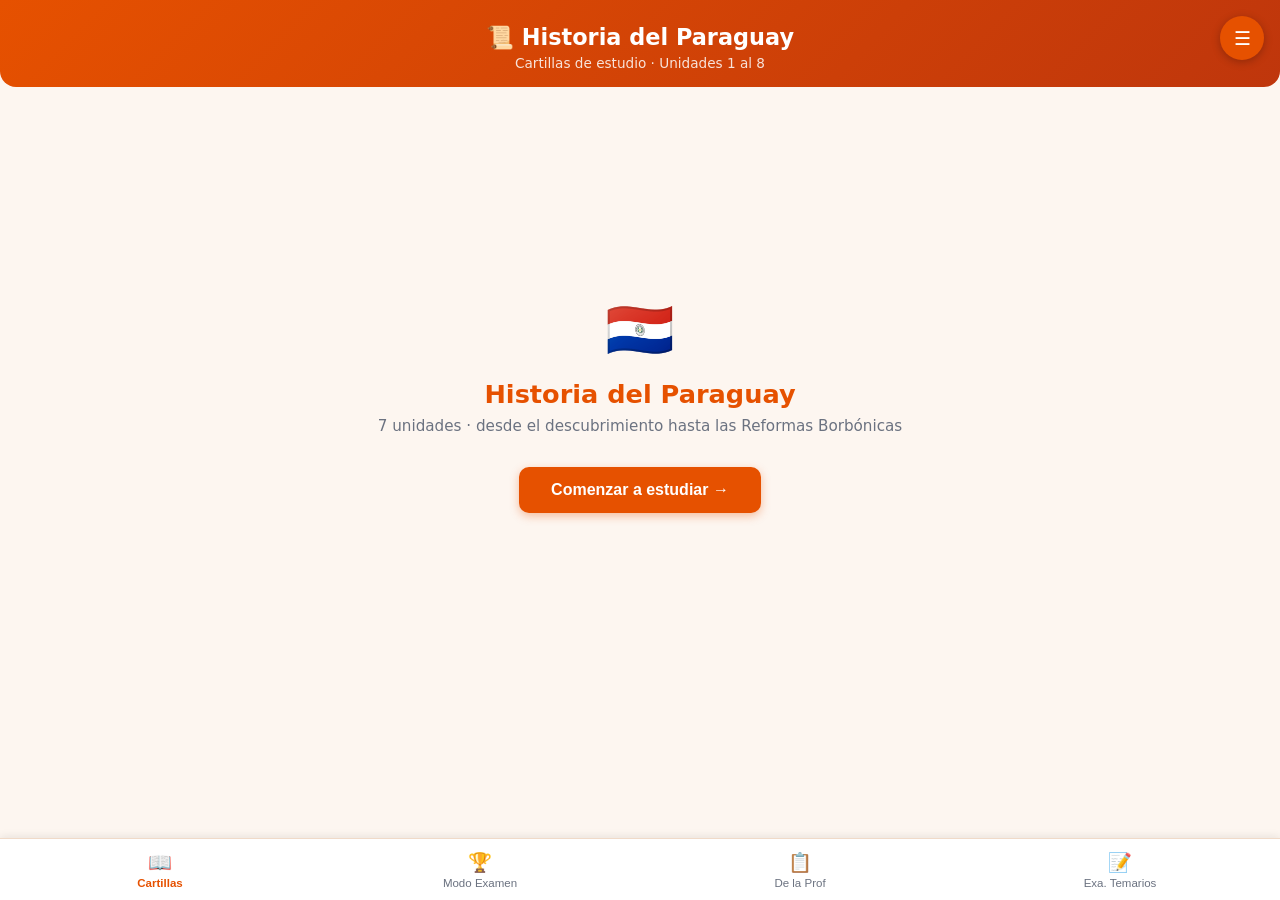
==== commit 2fddbb05: "Update index.html" ====
--- a/index.html
+++ b/index.html
@@ -337,7 +337,37 @@
       .cartilla { padding: 1.1rem; }
       .cartilla-header h2 { font-size: 1.05rem; }
     }
-  </style>
+  
+/* ── TEMAS EXAMEN BADGE ── */
+.temas-examen-box{margin-top:14px;background:#f3e5f5;border-left:4px solid #9c27b0;border-radius:10px;padding:10px 14px;}
+.temas-examen-box .etiqueta-tema{font-size:.72rem;font-weight:700;color:#7b1fa2;text-transform:uppercase;letter-spacing:.5px;margin-bottom:6px;}
+.temas-examen-box ul{margin:0;padding-left:16px;}
+.temas-examen-box ul li{font-size:.83rem;color:#4a148c;margin-bottom:3px;}
+/* ── EXA. TEMARIOS ── */
+#pantalla-exa-temarios{display:none;padding:16px;max-width:700px;margin:0 auto;}
+.exa-header{text-align:center;margin-bottom:20px;}
+.exa-header h2{font-size:1.4rem;color:var(--primario,#b71c1c);}
+.exa-header p{color:#666;font-size:.88rem;}
+.et-pregunta{background:#fff;border-radius:12px;box-shadow:0 2px 10px rgba(0,0,0,.09);padding:18px;margin-bottom:16px;border-left:4px solid var(--primario,#b71c1c);}
+.et-num{font-size:.72rem;color:#999;margin-bottom:4px;}
+.et-texto{font-weight:600;margin-bottom:12px;color:#1a1a2e;line-height:1.4;}
+.et-opciones{list-style:none;padding:0;margin:0;}
+.et-opciones li{padding:9px 12px;border-radius:8px;border:1.5px solid #e0e0e0;margin-bottom:7px;cursor:pointer;font-size:.87rem;transition:background .15s,border-color .15s;}
+.et-opciones li:hover:not(.deshabilitada){background:#f0f4ff;border-color:var(--primario,#b71c1c);}
+.et-opciones li.correcta{background:#e8f5e9;border-color:#43a047;color:#2e7d32;font-weight:600;}
+.et-opciones li.incorrecta{background:#ffebee;border-color:#e53935;color:#c62828;}
+.et-opciones li.deshabilitada{pointer-events:none;}
+.et-explicacion{display:none;margin-top:10px;padding:8px 12px;background:#fffde7;border-radius:8px;font-size:.82rem;color:#555;border-left:3px solid #fdd835;line-height:1.4;}
+.et-puntaje-bar{display:none;background:#2e7d32;color:#fff;text-align:center;padding:12px;border-radius:10px;font-weight:700;font-size:1rem;box-shadow:0 4px 12px rgba(0,0,0,.2);margin-bottom:14px;}
+.et-btn-reiniciar{display:none;margin:0 auto 90px;padding:12px 32px;background:var(--primario,#b71c1c);color:#fff;border:none;border-radius:10px;font-size:1rem;cursor:pointer;font-weight:600;width:100%;max-width:320px;}
+.et-btn-reiniciar:hover{opacity:.85;}
+.et-badge-t1{display:inline-block;background:#e65100;color:#fff;font-size:.68rem;padding:2px 7px;border-radius:20px;font-weight:700;margin-left:6px;vertical-align:middle;}
+.et-badge-t2{display:inline-block;background:#1565c0;color:#fff;font-size:.68rem;padding:2px 7px;border-radius:20px;font-weight:700;margin-left:6px;vertical-align:middle;}
+/* footer 4 tabs */
+.footer-nav{display:flex;}
+.footer-tab{flex:1;font-size:.72rem;}
+
+</style>
 </head>
 <body>
 
@@ -400,7 +430,15 @@
         <li>Los cuatro viajes de Cristóbal Colón (1492–1504)</li>
         <li>Bulas Alejandrinas (1493) y Tratado de Tordesillas</li>
       </ul>
-    </div>
+    
+      <div class="temas-examen-box">
+        <div class="etiqueta-tema">📌 Temas del Examen</div>
+        <ul>
+        <li>Motivaciones económicas de las exploraciones</li>
+        <li>Los 4 viajes de Cristóbal Colón</li>
+        <li>Bulas Alejandrinas vs. Tratado de Tordesillas</li>
+        </ul>
+      </div></div>
 
     <!-- C1: Europa siglo XV -->
     <div class="cartilla" id="c1" data-unidad="1">
@@ -445,7 +483,15 @@
         <div class="quiz-feedback ok" style="display:none;">¡Correcto! La caída de Constantinopla en manos otomanas cortó las rutas de las especias y obligó a Europa a buscar caminos alternativos por mar.</div>
         <div class="quiz-feedback mal" style="display:none;">Incorrecto. La respuesta correcta es la caída de Constantinopla (1453), que bloqueó las rutas terrestres hacia Asia.</div>
       </div>
-    </div>
+    
+      <div class="temas-examen-box">
+        <div class="etiqueta-tema">📌 Temas del Examen</div>
+        <ul>
+        <li>Motivaciones económicas de las exploraciones</li>
+        <li>Los 4 viajes de Cristóbal Colón</li>
+        <li>Bulas Alejandrinas vs. Tratado de Tordesillas</li>
+        </ul>
+      </div></div>
 
     <!-- C2: Cristóbal Colón -->
     <div class="cartilla" id="c2" data-unidad="1">
@@ -480,7 +526,15 @@
         <div class="quiz-feedback ok" style="display:none;">¡Correcto! La isla Guanahani, renombrada San Salvador, fue el primer territorio americano avistado el 12 de octubre de 1492.</div>
         <div class="quiz-feedback mal" style="display:none;">Incorrecto. Colón llegó a la isla Guanahani (San Salvador) el 12 de octubre de 1492.</div>
       </div>
-    </div>
+    
+      <div class="temas-examen-box">
+        <div class="etiqueta-tema">📌 Temas del Examen</div>
+        <ul>
+        <li>Motivaciones económicas de las exploraciones</li>
+        <li>Los 4 viajes de Cristóbal Colón</li>
+        <li>Bulas Alejandrinas vs. Tratado de Tordesillas</li>
+        </ul>
+      </div></div>
 
     <!-- C3: Bulas y Tordesillas -->
     <div class="cartilla" id="c3" data-unidad="1">
@@ -522,7 +576,15 @@
         <div class="quiz-feedback ok" style="display:none;">¡Correcto! El Tratado de Tordesillas estableció la línea a 370 leguas al oeste de Cabo Verde.</div>
         <div class="quiz-feedback mal" style="display:none;">Incorrecto. La respuesta correcta es 370 leguas al oeste de Cabo Verde.</div>
       </div>
-    </div>
+    
+      <div class="temas-examen-box">
+        <div class="etiqueta-tema">📌 Temas del Examen</div>
+        <ul>
+        <li>Motivaciones económicas de las exploraciones</li>
+        <li>Los 4 viajes de Cristóbal Colón</li>
+        <li>Bulas Alejandrinas vs. Tratado de Tordesillas</li>
+        </ul>
+      </div></div>
 
     <!-- ══════════════════════════════════════════════
          UNIDAD 2 — Población Precolombina
@@ -544,7 +606,14 @@
         <li>Grupos chaqueños (Guaycurúes, Matacos, Zamucos)</li>
         <li>La nación Guaraní: parcialidades, vivienda, familia y organización política</li>
       </ul>
-    </div>
+    
+      <div class="temas-examen-box">
+        <div class="etiqueta-tema">📌 Temas del Examen</div>
+        <ul>
+        <li>Organización social, política y económica guaraní</li>
+        <li>Antropofagia ritual como práctica religiosa guaraní</li>
+        </ul>
+      </div></div>
 
     <!-- C5: Periodos históricos -->
     <div class="cartilla" id="c5" data-unidad="2">
@@ -591,7 +660,14 @@
         <div class="quiz-feedback ok" style="display:none;">¡Correcto! El Neolítico se caracteriza por la aparición de la agricultura, la ganadería y el sedentarismo.</div>
         <div class="quiz-feedback mal" style="display:none;">Incorrecto. Es el Neolítico el periodo en que aparecen la agricultura, la ganadería y el sedentarismo.</div>
       </div>
-    </div>
+    
+      <div class="temas-examen-box">
+        <div class="etiqueta-tema">📌 Temas del Examen</div>
+        <ul>
+        <li>Organización social, política y económica guaraní</li>
+        <li>Antropofagia ritual como práctica religiosa guaraní</li>
+        </ul>
+      </div></div>
 
     <!-- C6: Guaraníes -->
     <div class="cartilla" id="c6" data-unidad="2">
@@ -639,7 +715,14 @@
         <div class="quiz-feedback ok" style="display:none;">¡Correcto! La <em>taba</em> era el nombre del pueblo guaraní, formado por un máximo de 7 cabañas.</div>
         <div class="quiz-feedback mal" style="display:none;">Incorrecto. La aldea guaraní se llamaba <em>taba</em>. El <em>rubicha</em> era el líder elegido por los ancianos.</div>
       </div>
-    </div>
+    
+      <div class="temas-examen-box">
+        <div class="etiqueta-tema">📌 Temas del Examen</div>
+        <ul>
+        <li>Organización social, política y económica guaraní</li>
+        <li>Antropofagia ritual como práctica religiosa guaraní</li>
+        </ul>
+      </div></div>
 
     <!-- ══════════════════════════════════════════════
          UNIDAD 3 — Exploraciones y Conquistas
@@ -661,7 +744,18 @@
         <li>Fundación de Buenos Aires (1536) y Asunción (1537)</li>
         <li>Domingo Martínez de Irala y el mestizaje</li>
       </ul>
-    </div>
+    
+      <div class="temas-examen-box">
+        <div class="etiqueta-tema">📌 Temas del Examen</div>
+        <ul>
+        <li>Descubrimiento del Mar del Sur — Vasco Núñez de Balboa (1513)</li>
+        <li>Los Adelantados del Río de la Plata</li>
+        <li>Obras de Domingo Martínez de Irala</li>
+        <li>Fundación de Asunción (15 de agosto de 1537)</li>
+        <li>Real Provisión de 1537 — elección popular</li>
+        <li>El Adelantazgo como institución colonial</li>
+        </ul>
+      </div></div>
 
     <!-- C8: Primeros Exploradores -->
     <div class="cartilla" id="c8" data-unidad="3">
@@ -697,7 +791,18 @@
         <div class="quiz-feedback ok" style="display:none;">¡Correcto! Alejo García, náufrago de la expedición de Solís, fue el primer europeo en cruzar el territorio paraguayo y es considerado su descubridor.</div>
         <div class="quiz-feedback mal" style="display:none;">Incorrecto. Alejo García es considerado el descubridor del Paraguay; cruzó sus tierras ~1525 en busca de la Sierra de la Plata.</div>
       </div>
-    </div>
+    
+      <div class="temas-examen-box">
+        <div class="etiqueta-tema">📌 Temas del Examen</div>
+        <ul>
+        <li>Descubrimiento del Mar del Sur — Vasco Núñez de Balboa (1513)</li>
+        <li>Los Adelantados del Río de la Plata</li>
+        <li>Obras de Domingo Martínez de Irala</li>
+        <li>Fundación de Asunción (15 de agosto de 1537)</li>
+        <li>Real Provisión de 1537 — elección popular</li>
+        <li>El Adelantazgo como institución colonial</li>
+        </ul>
+      </div></div>
 
     <!-- C9: Los Adelantados -->
     <div class="cartilla" id="c9" data-unidad="3">
@@ -737,7 +842,18 @@
         <div class="quiz-feedback ok" style="display:none;">¡Correcto! Pedro de Mendoza fundó el fuerte de Nuestra Señora del Buen Aire el 2 de febrero de 1536.</div>
         <div class="quiz-feedback mal" style="display:none;">Incorrecto. Fue Pedro de Mendoza quien fundó Buenos Aires el 2 de febrero de 1536.</div>
       </div>
-    </div>
+    
+      <div class="temas-examen-box">
+        <div class="etiqueta-tema">📌 Temas del Examen</div>
+        <ul>
+        <li>Descubrimiento del Mar del Sur — Vasco Núñez de Balboa (1513)</li>
+        <li>Los Adelantados del Río de la Plata</li>
+        <li>Obras de Domingo Martínez de Irala</li>
+        <li>Fundación de Asunción (15 de agosto de 1537)</li>
+        <li>Real Provisión de 1537 — elección popular</li>
+        <li>El Adelantazgo como institución colonial</li>
+        </ul>
+      </div></div>
 
     <!-- C10: Fundación de Asunción -->
     <div class="cartilla" id="c10" data-unidad="3">
@@ -773,7 +889,18 @@
         <div class="quiz-feedback ok" style="display:none;">¡Correcto! Juan de Salazar de Espinoza fundó la Casa Fuerte de Asunción el 15 de agosto de 1537.</div>
         <div class="quiz-feedback mal" style="display:none;">Incorrecto. Fue Juan de Salazar de Espinoza el fundador de Asunción el 15 de agosto de 1537.</div>
       </div>
-    </div>
+    
+      <div class="temas-examen-box">
+        <div class="etiqueta-tema">📌 Temas del Examen</div>
+        <ul>
+        <li>Descubrimiento del Mar del Sur — Vasco Núñez de Balboa (1513)</li>
+        <li>Los Adelantados del Río de la Plata</li>
+        <li>Obras de Domingo Martínez de Irala</li>
+        <li>Fundación de Asunción (15 de agosto de 1537)</li>
+        <li>Real Provisión de 1537 — elección popular</li>
+        <li>El Adelantazgo como institución colonial</li>
+        </ul>
+      </div></div>
 
     <!-- ══════════════════════════════════════════════
          UNIDAD 4 — Paraguay Colonial
@@ -795,7 +922,16 @@
         <li>Ordenanzas de Alfaro (1611): protección indígena</li>
         <li>Clases sociales coloniales y economía (agricultura, ganadería, yerba, tabaco)</li>
       </ul>
-    </div>
+    
+      <div class="temas-examen-box">
+        <div class="etiqueta-tema">📌 Temas del Examen</div>
+        <ul>
+        <li>Obras educativas de Hernandarias</li>
+        <li>División política de la provincia (Real Cédula 1617)</li>
+        <li>Ordenanzas de Alfaro — supresión de encomiendas (1611)</li>
+        <li>Yerba mate — principal producto de la economía colonial</li>
+        </ul>
+      </div></div>
 
     <!-- C12: Hernandarias -->
     <div class="cartilla" id="c12" data-unidad="4">
@@ -834,7 +970,16 @@
         <div class="quiz-feedback ok" style="display:none;">¡Correcto! En 1592 el Cabildo lo designó Gobernador interino, convirtiéndose en el primer criollo en ocupar tan alto cargo en América española.</div>
         <div class="quiz-feedback mal" style="display:none;">Incorrecto. En 1592 fue designado primer gobernador criollo de una provincia española en América.</div>
       </div>
-    </div>
+    
+      <div class="temas-examen-box">
+        <div class="etiqueta-tema">📌 Temas del Examen</div>
+        <ul>
+        <li>Obras educativas de Hernandarias</li>
+        <li>División política de la provincia (Real Cédula 1617)</li>
+        <li>Ordenanzas de Alfaro — supresión de encomiendas (1611)</li>
+        <li>Yerba mate — principal producto de la economía colonial</li>
+        </ul>
+      </div></div>
 
     <!-- C13: División y Ordenanzas -->
     <div class="cartilla" id="c13" data-unidad="4">
@@ -877,7 +1022,16 @@
         <div class="quiz-feedback ok" style="display:none;">¡Correcto! La Real Cédula del 16/12/1617 dividió la Provincia Gigante en dos gobernaciones: Río de la Plata (capital Buenos Aires) y Guairá o Paraguay (capital Asunción).</div>
         <div class="quiz-feedback mal" style="display:none;">Incorrecto. La Real Cédula de 1617 dividió la provincia en dos gobernaciones: Río de la Plata y Guairá o Paraguay.</div>
       </div>
-    </div>
+    
+      <div class="temas-examen-box">
+        <div class="etiqueta-tema">📌 Temas del Examen</div>
+        <ul>
+        <li>Obras educativas de Hernandarias</li>
+        <li>División política de la provincia (Real Cédula 1617)</li>
+        <li>Ordenanzas de Alfaro — supresión de encomiendas (1611)</li>
+        <li>Yerba mate — principal producto de la economía colonial</li>
+        </ul>
+      </div></div>
 
     <!-- C14: Economía Colonial -->
     <div class="cartilla" id="c14" data-unidad="4">
@@ -921,7 +1075,16 @@
         <div class="quiz-feedback ok" style="display:none;">¡Correcto! La yerba mate fue el producto más valorado para la exportación en la economía colonial paraguaya.</div>
         <div class="quiz-feedback mal" style="display:none;">Incorrecto. La yerba mate fue el producto más valorado para la exportación en el Paraguay colonial.</div>
       </div>
-    </div>
+    
+      <div class="temas-examen-box">
+        <div class="etiqueta-tema">📌 Temas del Examen</div>
+        <ul>
+        <li>Obras educativas de Hernandarias</li>
+        <li>División política de la provincia (Real Cédula 1617)</li>
+        <li>Ordenanzas de Alfaro — supresión de encomiendas (1611)</li>
+        <li>Yerba mate — principal producto de la economía colonial</li>
+        </ul>
+      </div></div>
 
     <!-- ══════════════════════════════════════════════
          UNIDAD 5 — Labor Misionera
@@ -943,7 +1106,15 @@
         <li>Organización de las reducciones: estructura política, social y económica</li>
         <li>Sistema colectivista: Aba-Mbae y Tupa-Mbae</li>
       </ul>
-    </div>
+    
+      <div class="temas-examen-box">
+        <div class="etiqueta-tema">📌 Temas del Examen</div>
+        <ul>
+        <li>Obras de los Jesuitas en el Paraguay</li>
+        <li>Estructura de las misiones: el Doctrinero</li>
+        <li>Expulsión de los Jesuitas por Carlos III (1767)</li>
+        </ul>
+      </div></div>
 
     <!-- C16: Órdenes Religiosas -->
     <div class="cartilla" id="c16" data-unidad="5">
@@ -977,7 +1148,15 @@
         <div class="quiz-feedback ok" style="display:none;">¡Correcto! Fray Luis de Bolaños fue el pionero franciscano que estableció las primeras reducciones y creó la escritura y catecismo en guaraní.</div>
         <div class="quiz-feedback mal" style="display:none;">Incorrecto. Fue Fray Luis de Bolaños quien creó las primeras reducciones, la grafía guaraní y el catecismo en lengua nativa.</div>
       </div>
-    </div>
+    
+      <div class="temas-examen-box">
+        <div class="etiqueta-tema">📌 Temas del Examen</div>
+        <ul>
+        <li>Obras de los Jesuitas en el Paraguay</li>
+        <li>Estructura de las misiones: el Doctrinero</li>
+        <li>Expulsión de los Jesuitas por Carlos III (1767)</li>
+        </ul>
+      </div></div>
 
     <!-- C17: Reducciones Jesuíticas -->
     <div class="cartilla" id="c17" data-unidad="5">
@@ -1036,7 +1215,15 @@
         <div class="quiz-feedback ok" style="display:none;">¡Correcto! El Tupa-Mbae ("cosa de Dios") era la tierra común cuya producción se destinaba a la iglesia, viudas, huérfanos y necesitados.</div>
         <div class="quiz-feedback mal" style="display:none;">Incorrecto. El <em>Tupa-Mbae</em> era la tierra comunitaria destinada a la iglesia y a los más necesitados.</div>
       </div>
-    </div>
+    
+      <div class="temas-examen-box">
+        <div class="etiqueta-tema">📌 Temas del Examen</div>
+        <ul>
+        <li>Obras de los Jesuitas en el Paraguay</li>
+        <li>Estructura de las misiones: el Doctrinero</li>
+        <li>Expulsión de los Jesuitas por Carlos III (1767)</li>
+        </ul>
+      </div></div>
 
     <!-- ══════════════════════════════════════════════
          UNIDAD 6 — Revolución Comunera
@@ -1058,7 +1245,14 @@
         <li>Fernando de Mompox: el ideólogo comunero</li>
         <li>Líderes comuneros y sanciones al Paraguay</li>
       </ul>
-    </div>
+    
+      <div class="temas-examen-box">
+        <div class="etiqueta-tema">📌 Temas del Examen</div>
+        <ul>
+        <li>Revolución Comunera (1717–1735) — primera rebelión popular de Sudamérica</li>
+        <li>Sanciones políticas y económicas post-Revolución Comunera</li>
+        </ul>
+      </div></div>
 
     <!-- C19: Antecedentes y Primera Revolución -->
     <div class="cartilla" id="c19" data-unidad="6">
@@ -1093,7 +1287,14 @@
         <div class="quiz-feedback ok" style="display:none;">¡Correcto! José de Antequera y Castro fue el juez designado por la Audiencia de Charcas que asumió el gobierno y lideró la revolución comunera.</div>
         <div class="quiz-feedback mal" style="display:none;">Incorrecto. Fue José de Antequera y Castro quien destituyó a Balmaceda en 1721 y lideró el movimiento comunero.</div>
       </div>
-    </div>
+    
+      <div class="temas-examen-box">
+        <div class="etiqueta-tema">📌 Temas del Examen</div>
+        <ul>
+        <li>Revolución Comunera (1717–1735) — primera rebelión popular de Sudamérica</li>
+        <li>Sanciones políticas y económicas post-Revolución Comunera</li>
+        </ul>
+      </div></div>
 
     <!-- C20: Ideal Comunero y Sanciones -->
     <div class="cartilla" id="c20" data-unidad="6">
@@ -1145,7 +1346,14 @@
         <div class="quiz-feedback ok" style="display:none;">¡Correcto! Se abolió el derecho del pueblo a elegir Gobernador, que estaba previsto en la Real Cédula de 1537.</div>
         <div class="quiz-feedback mal" style="display:none;">Incorrecto. La sanción política fue abolir el derecho del pueblo a elegir Gobernador, garantizado desde 1537.</div>
       </div>
-    </div>
+    
+      <div class="temas-examen-box">
+        <div class="etiqueta-tema">📌 Temas del Examen</div>
+        <ul>
+        <li>Revolución Comunera (1717–1735) — primera rebelión popular de Sudamérica</li>
+        <li>Sanciones políticas y económicas post-Revolución Comunera</li>
+        </ul>
+      </div></div>
 
     <!-- ══════════════════════════════════════════════
          UNIDAD 7 — Reformas Borbónicas
@@ -1168,7 +1376,16 @@
         <li>Tratados con Portugal: Permuta (1750) y San Ildefonso (1777)</li>
         <li>Últimos gobernadores coloniales (Pinedo, Melo de Portugal, Alos, Rivera, Velazco)</li>
       </ul>
-    </div>
+    
+      <div class="temas-examen-box">
+        <div class="etiqueta-tema">📌 Temas del Examen</div>
+        <ul>
+        <li>Tratado de Permuta</li>
+        <li>Tratado de San Ildefonso (1777) — desmembración territorial</li>
+        <li>Gobernadores: Pinedo, Melo de Portugal, Alos y Brú, Lázaro de Rivera</li>
+        <li>Primer Censo Poblacional — Lázaro de Rivera</li>
+        </ul>
+      </div></div>
 
     <!-- C22: Reformas Borbónicas -->
     <div class="cartilla" id="c22" data-unidad="7">
@@ -1213,7 +1430,16 @@
         <div class="quiz-feedback ok" style="display:none;">¡Correcto! Pedro de Cevallos fue el primer Virrey del Río de la Plata, cuya capital era Buenos Aires.</div>
         <div class="quiz-feedback mal" style="display:none;">Incorrecto. El primer Virrey del Río de la Plata fue Pedro de Cevallos (1776).</div>
       </div>
-    </div>
+    
+      <div class="temas-examen-box">
+        <div class="etiqueta-tema">📌 Temas del Examen</div>
+        <ul>
+        <li>Tratado de Permuta</li>
+        <li>Tratado de San Ildefonso (1777) — desmembración territorial</li>
+        <li>Gobernadores: Pinedo, Melo de Portugal, Alos y Brú, Lázaro de Rivera</li>
+        <li>Primer Censo Poblacional — Lázaro de Rivera</li>
+        </ul>
+      </div></div>
 
     <!-- C23: Tratados y últimos gobernadores -->
     <div class="cartilla" id="c23" data-unidad="7">
@@ -1266,7 +1492,16 @@
         <div class="quiz-feedback ok" style="display:none;">¡Correcto! La Guerra Guaranítica fue la consecuencia directa del Tratado de Permuta, cuando los guaraníes se resistieron a abandonar sus reducciones y tierras.</div>
         <div class="quiz-feedback mal" style="display:none;">Incorrecto. El Tratado de Permuta de 1750 provocó la Guerra Guaranítica, pues los guaraníes se negaron a abandonar sus reducciones.</div>
       </div>
-    </div>
+    
+      <div class="temas-examen-box">
+        <div class="etiqueta-tema">📌 Temas del Examen</div>
+        <ul>
+        <li>Tratado de Permuta</li>
+        <li>Tratado de San Ildefonso (1777) — desmembración territorial</li>
+        <li>Gobernadores: Pinedo, Melo de Portugal, Alos y Brú, Lázaro de Rivera</li>
+        <li>Primer Censo Poblacional — Lázaro de Rivera</li>
+        </ul>
+      </div></div>
 
     <!-- ══════════════════════════════════════════════
          UNIDAD 8 — La Revolución de Independencia
@@ -1290,7 +1525,19 @@
         <li>Primer Gobierno Provisorio y Primer Congreso Nacional (1811)</li>
         <li>Segundo Congreso Nacional — El Consulado y la República (1813)</li>
       </ul>
-    </div>
+    
+      <div class="temas-examen-box">
+        <div class="etiqueta-tema">📌 Temas del Examen</div>
+        <ul>
+        <li>Invasiones Inglesas al Río de la Plata</li>
+        <li>Congreso del 24 de julio de 1810</li>
+        <li>Misión de Espínola y Peña</li>
+        <li>Primer Gobierno Provisorio — Triunvirato (16/5/1811)</li>
+        <li>Junta Superior Gubernativa y sus disposiciones</li>
+        <li>Primer y Segundo Congreso Nacional</li>
+        <li>Comandancia General de Armas — Carlos Antonio López (1841)</li>
+        </ul>
+      </div></div>
 
     <!-- C25: Invasiones Inglesas -->
     <div class="cartilla" id="c25" data-unidad="8">
@@ -1334,7 +1581,19 @@
         <div class="quiz-feedback ok" style="display:none;">Correcto. Sobremonte abandonó Buenos Aires sin resistir, lo que desacreditó a las autoridades españolas y mostró que los criollos podían defenderse solos.</div>
         <div class="quiz-feedback mal" style="display:none;">Incorrecto. Fue el Virrey Rafael de Sobremonte quien huyó, lo que desacreditó profundamente a las autoridades coloniales.</div>
       </div>
-    </div>
+    
+      <div class="temas-examen-box">
+        <div class="etiqueta-tema">📌 Temas del Examen</div>
+        <ul>
+        <li>Invasiones Inglesas al Río de la Plata</li>
+        <li>Congreso del 24 de julio de 1810</li>
+        <li>Misión de Espínola y Peña</li>
+        <li>Primer Gobierno Provisorio — Triunvirato (16/5/1811)</li>
+        <li>Junta Superior Gubernativa y sus disposiciones</li>
+        <li>Primer y Segundo Congreso Nacional</li>
+        <li>Comandancia General de Armas — Carlos Antonio López (1841)</li>
+        </ul>
+      </div></div>
 
     <!-- C26: Congreso de 1810 y misiones -->
     <div class="cartilla" id="c26" data-unidad="8">
@@ -1378,7 +1637,19 @@
         <div class="quiz-feedback ok" style="display:none;">Correcto. El Paraguay optó por una postura soberana: relación armónica con Buenos Aires, pero sin reconocer jerarquía alguna sobre la provincia.</div>
         <div class="quiz-feedback mal" style="display:none;">Incorrecto. El Congreso resolvió guardar armonía con Buenos Aires pero sin reconocer su superioridad sobre el Paraguay.</div>
       </div>
-    </div>
+    
+      <div class="temas-examen-box">
+        <div class="etiqueta-tema">📌 Temas del Examen</div>
+        <ul>
+        <li>Invasiones Inglesas al Río de la Plata</li>
+        <li>Congreso del 24 de julio de 1810</li>
+        <li>Misión de Espínola y Peña</li>
+        <li>Primer Gobierno Provisorio — Triunvirato (16/5/1811)</li>
+        <li>Junta Superior Gubernativa y sus disposiciones</li>
+        <li>Primer y Segundo Congreso Nacional</li>
+        <li>Comandancia General de Armas — Carlos Antonio López (1841)</li>
+        </ul>
+      </div></div>
 
     <!-- C27: Pronunciamiento 14 y 15 de mayo -->
     <div class="cartilla" id="c27" data-unidad="8">
@@ -1420,7 +1691,19 @@
         <div class="quiz-feedback ok" style="display:none;">Correcto. Pedro Juan Caballero lideró la toma del Cuartel de Infantería en Asunción, ya que Fulgencio Yegros no había llegado aún desde el interior.</div>
         <div class="quiz-feedback mal" style="display:none;">Incorrecto. Fue Pedro Juan Caballero quien tomó el mando en Asunción la noche del 14 de mayo, mientras Yegros estaba en el interior del país.</div>
       </div>
-    </div>
+    
+      <div class="temas-examen-box">
+        <div class="etiqueta-tema">📌 Temas del Examen</div>
+        <ul>
+        <li>Invasiones Inglesas al Río de la Plata</li>
+        <li>Congreso del 24 de julio de 1810</li>
+        <li>Misión de Espínola y Peña</li>
+        <li>Primer Gobierno Provisorio — Triunvirato (16/5/1811)</li>
+        <li>Junta Superior Gubernativa y sus disposiciones</li>
+        <li>Primer y Segundo Congreso Nacional</li>
+        <li>Comandancia General de Armas — Carlos Antonio López (1841)</li>
+        </ul>
+      </div></div>
 
     <!-- C28: Primer Gobierno Provisorio y Primer Congreso -->
     <div class="cartilla" id="c28" data-unidad="8">
@@ -1485,7 +1768,19 @@
         <div class="quiz-feedback ok" style="display:none;">Correcto. Fulgencio Yegros fue el presidente de la Junta Superior Gubernativa, el primer gobierno autónomo del Paraguay.</div>
         <div class="quiz-feedback mal" style="display:none;">Incorrecto. El presidente de la Junta Superior Gubernativa fue Fulgencio Yegros; Francia era uno de los vocales.</div>
       </div>
-    </div>
+    
+      <div class="temas-examen-box">
+        <div class="etiqueta-tema">📌 Temas del Examen</div>
+        <ul>
+        <li>Invasiones Inglesas al Río de la Plata</li>
+        <li>Congreso del 24 de julio de 1810</li>
+        <li>Misión de Espínola y Peña</li>
+        <li>Primer Gobierno Provisorio — Triunvirato (16/5/1811)</li>
+        <li>Junta Superior Gubernativa y sus disposiciones</li>
+        <li>Primer y Segundo Congreso Nacional</li>
+        <li>Comandancia General de Armas — Carlos Antonio López (1841)</li>
+        </ul>
+      </div></div>
 
     <!-- C29: Segundo Congreso y la República -->
     <div class="cartilla" id="c29" data-unidad="8">
@@ -1539,7 +1834,19 @@
         <div class="quiz-feedback ok" style="display:none;">Correcto. El Segundo Congreso del 30 de septiembre de 1813 declaró al Paraguay República independiente y creó el Consulado con Yegros y Francia como cónsules.</div>
         <div class="quiz-feedback mal" style="display:none;">Incorrecto. El 30 de septiembre de 1813, el Segundo Congreso Nacional declaró la República del Paraguay y estableció el Consulado.</div>
       </div>
-    </div>
+    
+      <div class="temas-examen-box">
+        <div class="etiqueta-tema">📌 Temas del Examen</div>
+        <ul>
+        <li>Invasiones Inglesas al Río de la Plata</li>
+        <li>Congreso del 24 de julio de 1810</li>
+        <li>Misión de Espínola y Peña</li>
+        <li>Primer Gobierno Provisorio — Triunvirato (16/5/1811)</li>
+        <li>Junta Superior Gubernativa y sus disposiciones</li>
+        <li>Primer y Segundo Congreso Nacional</li>
+        <li>Comandancia General de Armas — Carlos Antonio López (1841)</li>
+        </ul>
+      </div></div>
 
     <!-- ── NAVEGACIÓN ── -->
     <div class="nav-cartillas">
@@ -2212,7 +2519,18 @@
 
   </div><!-- fin pantalla-prof -->
 
-  <div class="footer-spacer"></div>
+  
+<!-- ══ PANTALLA EXA. TEMARIOS ══ -->
+<div id="pantalla-exa-temarios">
+  <div class="exa-header">
+    <h2>📝 Examen — Temarios 1 y 2</h2>
+    <p>Preguntas de opción múltiple sobre los temas evaluados por la Prof.</p>
+  </div>
+  <div id="et-puntaje-bar" class="et-puntaje-bar"></div>
+  <div id="et-contenedor"></div>
+  <button class="et-btn-reiniciar" id="et-btn-reiniciar" onclick="reiniciarExaTemarios()">🔄 Reiniciar Examen</button>
+</div>
+<div class="footer-spacer"></div>
 </div><!-- fin container -->
 
 <!-- FOOTER NAV -->
@@ -2228,6 +2546,10 @@
   <button class="footer-tab" id="tab-prof" onclick="mostrarProf()">
     <span class="footer-tab-icon">📋</span>
     De la Prof
+  </button>
+  <button class="footer-tab" id="tab-exa-temarios" onclick="mostrarExaTemarios()">
+    <span class="footer-tab-icon">📝</span>
+    Exa. Temarios
   </button>
 </nav>
 
@@ -2419,6 +2741,8 @@
 // MODO EXAMEN
 // ══════════════════════════════════════
 function iniciarExamen() {
+  const _etP = document.getElementById('pantalla-exa-temarios'); if(_etP) _etP.style.display='none';
+  const _etT = document.getElementById('tab-exa-temarios'); if(_etT) _etT.classList.remove('activo');
   document.getElementById('pantalla-inicio').style.display = 'none';
   document.getElementById('pantalla-cartillas').style.display = 'none';
   document.getElementById('pantalla-resultado').style.display = 'none';
@@ -2511,6 +2835,8 @@
 // TABS FOOTER
 // ══════════════════════════════════════
 function mostrarCartillas() {
+  const _etP = document.getElementById('pantalla-exa-temarios'); if(_etP) _etP.style.display='none';
+  const _etT = document.getElementById('tab-exa-temarios'); if(_etT) _etT.classList.remove('activo');
   clearInterval(timerInterval);
   document.getElementById('pantalla-inicio').style.display = 'none';
   document.getElementById('pantalla-examen').style.display = 'none';
@@ -2527,6 +2853,8 @@
 // PANTALLA PROF
 // ══════════════════════════════════════
 function mostrarProf() {
+  const _etP = document.getElementById('pantalla-exa-temarios'); if(_etP) _etP.style.display='none';
+  const _etT = document.getElementById('tab-exa-temarios'); if(_etT) _etT.classList.remove('activo');
   clearInterval(timerInterval);
   document.getElementById('pantalla-inicio').style.display = 'none';
   document.getElementById('pantalla-examen').style.display = 'none';
@@ -2547,6 +2875,168 @@
   const el = document.getElementById(id);
   el.classList.toggle('open');
 }
+
+
+// ══════════════════════════════════════════════════════════════════════
+// EXA. TEMARIOS
+// ══════════════════════════════════════════════════════════════════════
+const bancoTemarios = [
+  // ── TEMARIO 1 ──
+  { t:1, pregunta:"¿Cuál fue la principal motivación de las exploraciones europeas del siglo XV?",
+    opciones:["Difundir el cristianismo en tierras desconocidas","Encontrar rutas comerciales hacia Asia para obtener metales preciosos y especias","Escapar de las guerras entre reinos europeos","Descubrir nuevas especies de flora y fauna","Descongestionar la población europea con nuevas colonias"],
+    correcta:1, exp:"Europa necesitaba rutas alternativas a Asia para el comercio de especias y metales preciosos, en plena transición del feudalismo al capitalismo comercial." },
+
+  { t:1, pregunta:"¿Qué diferencia principal existe entre las Bulas Alejandrinas (1493) y el Tratado de Tordesillas (1494)?",
+    opciones:["Las Bulas dividían África; Tordesillas dividía América","Las Bulas fueron un acto unilateral del Papa; Tordesillas fue un acuerdo bilateral que corrió la línea 270 leguas más al oeste","Las Bulas favorecían a Portugal; Tordesillas favorecía a España","Las Bulas eran de carácter militar; Tordesillas era religioso","No hay diferencia real entre ambos documentos"],
+    correcta:1, exp:"Las Bulas Alejandrinas fueron emitidas por el Papa Alejandro VI favoreciendo a Castilla. Tordesillas fue negociado entre los reinos y corrió la línea al oeste, permitiendo a Portugal reclamar Brasil." },
+
+  { t:1, pregunta:"¿Quién descubrió el Mar del Sur (Océano Pacífico) en 1513?",
+    opciones:["Juan Díaz de Solís","Sebastián Gaboto","Vasco Núñez de Balboa","Bartolomé Díaz","Cristóbal Colón"],
+    correcta:2, exp:"Vasco Núñez de Balboa cruzó el istmo de Panamá y avistó el Pacífico el 25 de septiembre de 1513, tomando posesión en nombre de la Corona de Castilla." },
+
+  { t:1, pregunta:"¿Qué títulos recibió Cristóbal Colón mediante la Capitulación de Santa Fe?",
+    opciones:["Una importante suma de dinero para financiar el Primer Viaje","La ciudadanía española y el título de Conde","Los títulos de Almirante, Capitán General y Adelantado","Los títulos de Almirante, Virrey y Gobernador","La autorización de utilizar el título de Duque"],
+    correcta:3, exp:"Por la Capitulación de Santa Fe, los Reyes Católicos otorgaron a Colón los títulos de Almirante, Virrey y Gobernador de las tierras que descubriera." },
+
+  { t:1, pregunta:"¿Qué establecía la Real Provisión del 12 de septiembre de 1537?",
+    opciones:["La fundación oficial de Asunción como capital","La supresión de las encomiendas indígenas","Que si el Adelantado no designaba lugarteniente, los pobladores podían elegir a la persona más indicada para el cargo","El reparto de tierras entre los conquistadores","La creación del Cabildo de Asunción"],
+    correcta:2, exp:"La Real Provisión de 1537 fue el primer antecedente democrático en América: permitía a los pobladores elegir autoridades si el Adelantado no había dejado sucesor designado." },
+
+  { t:1, pregunta:"¿Cuál fue una obra destacada de Domingo Martínez de Irala?",
+    opciones:["La fundación de Buenos Aires","La creación del Cabildo de Asunción","La fundación de Santa Cruz de la Sierra","La fundación del Fuerte Borbón","La realización del primer Censo Poblacional"],
+    correcta:2, exp:"Domingo Martínez de Irala fundó Santa Cruz de la Sierra (Bolivia) en 1561, además de organizar las encomiendas y consolidar el dominio español en la región." },
+
+  { t:1, pregunta:"¿Qué institución española del siglo XVI tenía funciones administrativas, judiciales y militares, con la suma de atribuciones incluyendo designar sucesor?",
+    opciones:["Tenientes Gobernadores","Virreyes","Gobernadores","El Adelantazgo","Capitanía General"],
+    correcta:3, exp:"El Adelantazgo fue una institución de origen medieval aplicada en América solo durante el siglo XVI. El adelantado acumulaba todo el poder y podía designar sucesor." },
+
+  { t:1, pregunta:"¿Qué gobernador promulgó ordenanzas de protección al indígena e impulsó la llegada de los jesuitas al Río de la Plata?",
+    opciones:["Domingo Martínez de Irala","Francisco de Alfaro","Joaquín Alos y Bru","Hernandarias (Hernando Arias de Saavedra)","Nufrio de Chávez"],
+    correcta:3, exp:"Hernandarias, electo gobernador interino en julio de 1592, promulgó ordenanzas de protección al indígena e impulsó la llegada de los jesuitas para evangelizar a los nativos." },
+
+  { t:1, pregunta:"¿Cuál fue la principal sanción económica impuesta al Paraguay tras la Revolución Comunera?",
+    opciones:["Se crearon nuevas instituciones educativas como castigo","Se introdujo por primera vez la moneda metálica","Fueron embargados todos los productos del Paraguay depositados en los puertos del Río de la Plata","Se abolió el derecho del pueblo de elegir Gobernador","Se mandó a ahorcar a los principales caudillos"],
+    correcta:2, exp:"Como sanción económica, se embargaron los productos paraguayos en los puertos rioplatenses, golpeando severamente el comercio de la provincia." },
+
+  { t:1, pregunta:"¿Cuál fue el producto más importante de la economía colonial paraguaya?",
+    opciones:["El algodón","El tabaco","La caña de azúcar","La yerba mate","El ganado vacuno"],
+    correcta:3, exp:"La yerba mate fue el principal producto de exportación del Paraguay colonial, base de su economía durante todo el período virreinal." },
+
+  { t:1, pregunta:"¿Cómo se organizaba políticamente la sociedad guaraní?",
+    opciones:["Bajo un rey hereditario con poder absoluto","En clanes liderados por un rubicha (jefe) cuya autoridad dependía del consenso de la comunidad","Por sacerdotes jesuitas que dirigían cada aldea","Bajo la autoridad del Adelantado español","En ciudades-estado independientes sin líder reconocido"],
+    correcta:1, exp:"Los guaraníes se organizaban en tekohá (comunidades) lideradas por un rubicha. No existía monarquía hereditaria; la autoridad se basaba en el prestigio y el consenso." },
+
+  // ── TEMARIO 2 ──
+  { t:2, pregunta:"El Tratado del 7 de junio de 1494 fijó una línea a 370 leguas de la Isla del Cabo Verde, otorgando a Portugal derecho sobre lo que hoy es Brasil. ¿Cómo se llamó?",
+    opciones:["Tratado de San Ildefonso","Tratado de Tordesillas","Tratado de Permuta","Bula Inter Caetera — Alejandro VI","Real Provisión"],
+    correcta:1, exp:"El Tratado de Tordesillas (1494) acordó correr la línea divisoria a 370 leguas al oeste de Cabo Verde, lo que permitió a Portugal reclamar el territorio de Brasil." },
+
+  { t:2, pregunta:"¿Cuál era el rol del 'Doctrinero' en la estructura de las misiones jesuíticas?",
+    opciones:["Administraba los bienes y alimentos de la misión","Era el superior máximo de la reducción","Estaba a las órdenes del Rector para tratar directamente con los indios","Era el encargado de la defensa militar","Representaba a la misión ante las autoridades civiles"],
+    correcta:2, exp:"El Doctrinero era el sacerdote jesuita que, bajo las órdenes del Rector, tenía contacto directo con los indígenas para su evangelización y gestión cotidiana." },
+
+  { t:2, pregunta:"¿Qué resolvió el Congreso del 24 de julio de 1810 en el Paraguay?",
+    opciones:["La conformación de un Triunvirato de gobierno","Guardar armonía con la Junta de Buenos Aires pero sin reconocer su superioridad","Reconocer a la Junta de Buenos Aires como máxima autoridad","Instaurar la Dictadura del Dr. Francia","Designar a Fulgencio Yegros como presidente"],
+    correcta:1, exp:"El Congreso del 24 de julio de 1810 resolvió mantener relaciones de amistad con Buenos Aires, pero sin reconocerle superioridad política sobre el Paraguay." },
+
+  { t:2, pregunta:"¿Quiénes integraron el primer Triunvirato del 16 de mayo de 1811?",
+    opciones:["Francia, Yegros y Velazco","Caballero, Velazco y Zaballos","Francia, Caballero y Yegros","Yegros, Velazco y Zaballos","Francia, Velazco y Zaballos"],
+    correcta:2, exp:"El primer gobierno provisorio del 16 de mayo de 1811 fue el Triunvirato integrado por José Gaspar Rodríguez de Francia, Pedro Juan Caballero y Fulgencio Yegros." },
+
+  { t:2, pregunta:"El Tratado del 1° de octubre de 1777 entre España y Portugal hizo que Paraguay perdiera el territorio del Mato Grosso. ¿Cómo se llamó?",
+    opciones:["Tratado de Tordesillas","Tratado de San Ildefonso","Tratado Benítez-Ichazo","Tratado de Permuta","Tratado López-De Oliveira"],
+    correcta:1, exp:"El Tratado de San Ildefonso (1777) definió límites en Sudamérica: España recuperó la Colonia del Sacramento y las 7 reducciones jesuíticas, pero Paraguay cedió el Mato Grosso." },
+
+  { t:2, pregunta:"¿Qué gobernador realizó el primer Censo Poblacional del Paraguay?",
+    opciones:["Agustín Fernando de Pinedo","Pedro Melo de Portugal","Joaquín Alos y Bru","Lázaro de Rivera","Francisco Vergara"],
+    correcta:3, exp:"Lázaro de Rivera (1796–1806) realizó el primer Censo Poblacional del Paraguay y además fundó San Juan Nepomuceno y estableció escuelas primarias obligatorias." },
+
+  { t:2, pregunta:"¿Qué gobernador inauguró el Real Colegio Seminario San Carlos y erigió a la provincia como Intendencia?",
+    opciones:["Hernandarias","Agustín Fernando de Pinedo","Domingo Martínez de Irala","Joaquín Alos y Bru","Pedro Melo de Portugal"],
+    correcta:4, exp:"Pedro Melo de Portugal (1778–1787) inauguró el Real Colegio Seminario San Carlos y convirtió al Paraguay en Intendencia, modernizando la estructura administrativa colonial." },
+
+  { t:2, pregunta:"¿Cuál fue una disposición de la Junta Superior Gubernativa del Paraguay?",
+    opciones:["Nombrar a Espínola y Peña como mediador ante Buenos Aires","Reconocimiento y jura al Supremo Consejo de Regencia","El Colegio San Carlos fue declarado Cuartel General","Separación definitiva de Velazco y prohibición a españoles de ocupar cargos públicos","Enviar una nota a Buenos Aires del 20/7/1811 expresando la resolución de conservar la independencia nacional"],
+    correcta:4, exp:"La Junta Superior Gubernativa envió a Buenos Aires la nota del 20 de julio de 1811 expresando la firme resolución del Paraguay de conservar su independencia nacional." },
+
+  { t:2, pregunta:"El 9 de febrero de 1841, la Comandancia General de Armas designó como Secretario a:",
+    opciones:["Mariano Roque Alonso","José Gaspar Rodríguez de Francia","Carlos Antonio López","Juan José Medina","José Domingo Campos"],
+    correcta:2, exp:"Carlos Antonio López fue designado Secretario de la Comandancia General de Armas el 9 de febrero de 1841, iniciando así su ascenso al poder en el Paraguay." },
+
+  { t:2, pregunta:"Entre la organización religiosa de los guaraníes se destaca que practicaban:",
+    opciones:["El monoteísmo bajo un dios creador llamado Ñamandú únicamente","Vivir en tabas con no más de 7 cabañas","Casarse solo luego de participar en una guerra","La antropofagia ritual como un modo de heredar las cualidades heroicas del enemigo","Organizarse en tribus permanentes con sacerdotes como líderes supremos"],
+    correcta:3, exp:"Los guaraníes practicaban la antropofagia ritual como forma de apropiarse simbólicamente de las virtudes del enemigo vencido, práctica vinculada a sus creencias religiosas y guerreras." }
+];
+
+let etRespuestas = [];
+
+function mostrarExaTemarios() {
+  clearInterval(timerInterval);
+  ['pantalla-inicio','pantalla-examen','pantalla-resultado','pantalla-cartillas','pantalla-prof']
+    .forEach(id => { const el = document.getElementById(id); if(el) el.style.display='none'; });
+  document.querySelectorAll('.footer-tab').forEach(b => b.classList.remove('activo'));
+  document.getElementById('tab-exa-temarios').classList.add('activo');
+  document.getElementById('pantalla-exa-temarios').style.display = 'block';
+  renderizarExaTemarios();
+  window.scrollTo(0,0);
+}
+
+function renderizarExaTemarios() {
+  etRespuestas = new Array(bancoTemarios.length).fill(null);
+  const cont = document.getElementById('et-contenedor');
+  cont.innerHTML = '';
+  document.getElementById('et-puntaje-bar').style.display = 'none';
+  document.getElementById('et-btn-reiniciar').style.display = 'none';
+
+  bancoTemarios.forEach((q, idx) => {
+    const badge = q.t===1
+      ? '<span class="et-badge-t1">Tem. 1</span>'
+      : '<span class="et-badge-t2">Tem. 2</span>';
+    const ops = q.opciones.map((op,oi) =>
+      `<li onclick="responderEt(${idx},${oi})" id="et-op-${idx}-${oi}">${'abcde'[oi]}) ${op}</li>`
+    ).join('');
+    const div = document.createElement('div');
+    div.className = 'et-pregunta';
+    div.id = 'et-q-'+idx;
+    div.innerHTML = `
+      <div class="et-num">Pregunta ${idx+1} de ${bancoTemarios.length} ${badge}</div>
+      <div class="et-texto">${q.pregunta}</div>
+      <ul class="et-opciones">${ops}</ul>
+      <div class="et-explicacion" id="et-exp-${idx}">💡 ${q.exp}</div>`;
+    cont.appendChild(div);
+  });
+}
+
+function responderEt(qIdx, opIdx) {
+  if (etRespuestas[qIdx] !== null) return;
+  etRespuestas[qIdx] = opIdx;
+  const correcta = bancoTemarios[qIdx].correcta;
+  document.querySelectorAll(`#et-q-${qIdx} .et-opciones li`).forEach((li,i) => {
+    li.classList.add('deshabilitada');
+    if (i===correcta) li.classList.add('correcta');
+    else if (i===opIdx) li.classList.add('incorrecta');
+  });
+  document.getElementById(`et-exp-${qIdx}`).style.display = 'block';
+  if (etRespuestas.every(r => r!==null)) mostrarPuntajeEt();
+}
+
+function mostrarPuntajeEt() {
+  const ok = etRespuestas.filter((r,i) => r===bancoTemarios[i].correcta).length;
+  const total = bancoTemarios.length;
+  const pct = Math.round(ok/total*100);
+  const bar = document.getElementById('et-puntaje-bar');
+  bar.textContent = `✅ Resultado: ${ok} / ${total} correctas (${pct}%)`;
+  bar.style.background = pct>=70 ? '#2e7d32' : pct>=50 ? '#e65100' : '#c62828';
+  bar.style.display = 'block';
+  document.getElementById('et-btn-reiniciar').style.display = 'block';
+  bar.scrollIntoView({behavior:'smooth', block:'center'});
+}
+
+function reiniciarExaTemarios() {
+  renderizarExaTemarios();
+  window.scrollTo({top:0,behavior:'smooth'});
+}
+
 </script>
 <script data-pplx-inline-edit>
 (function(){
